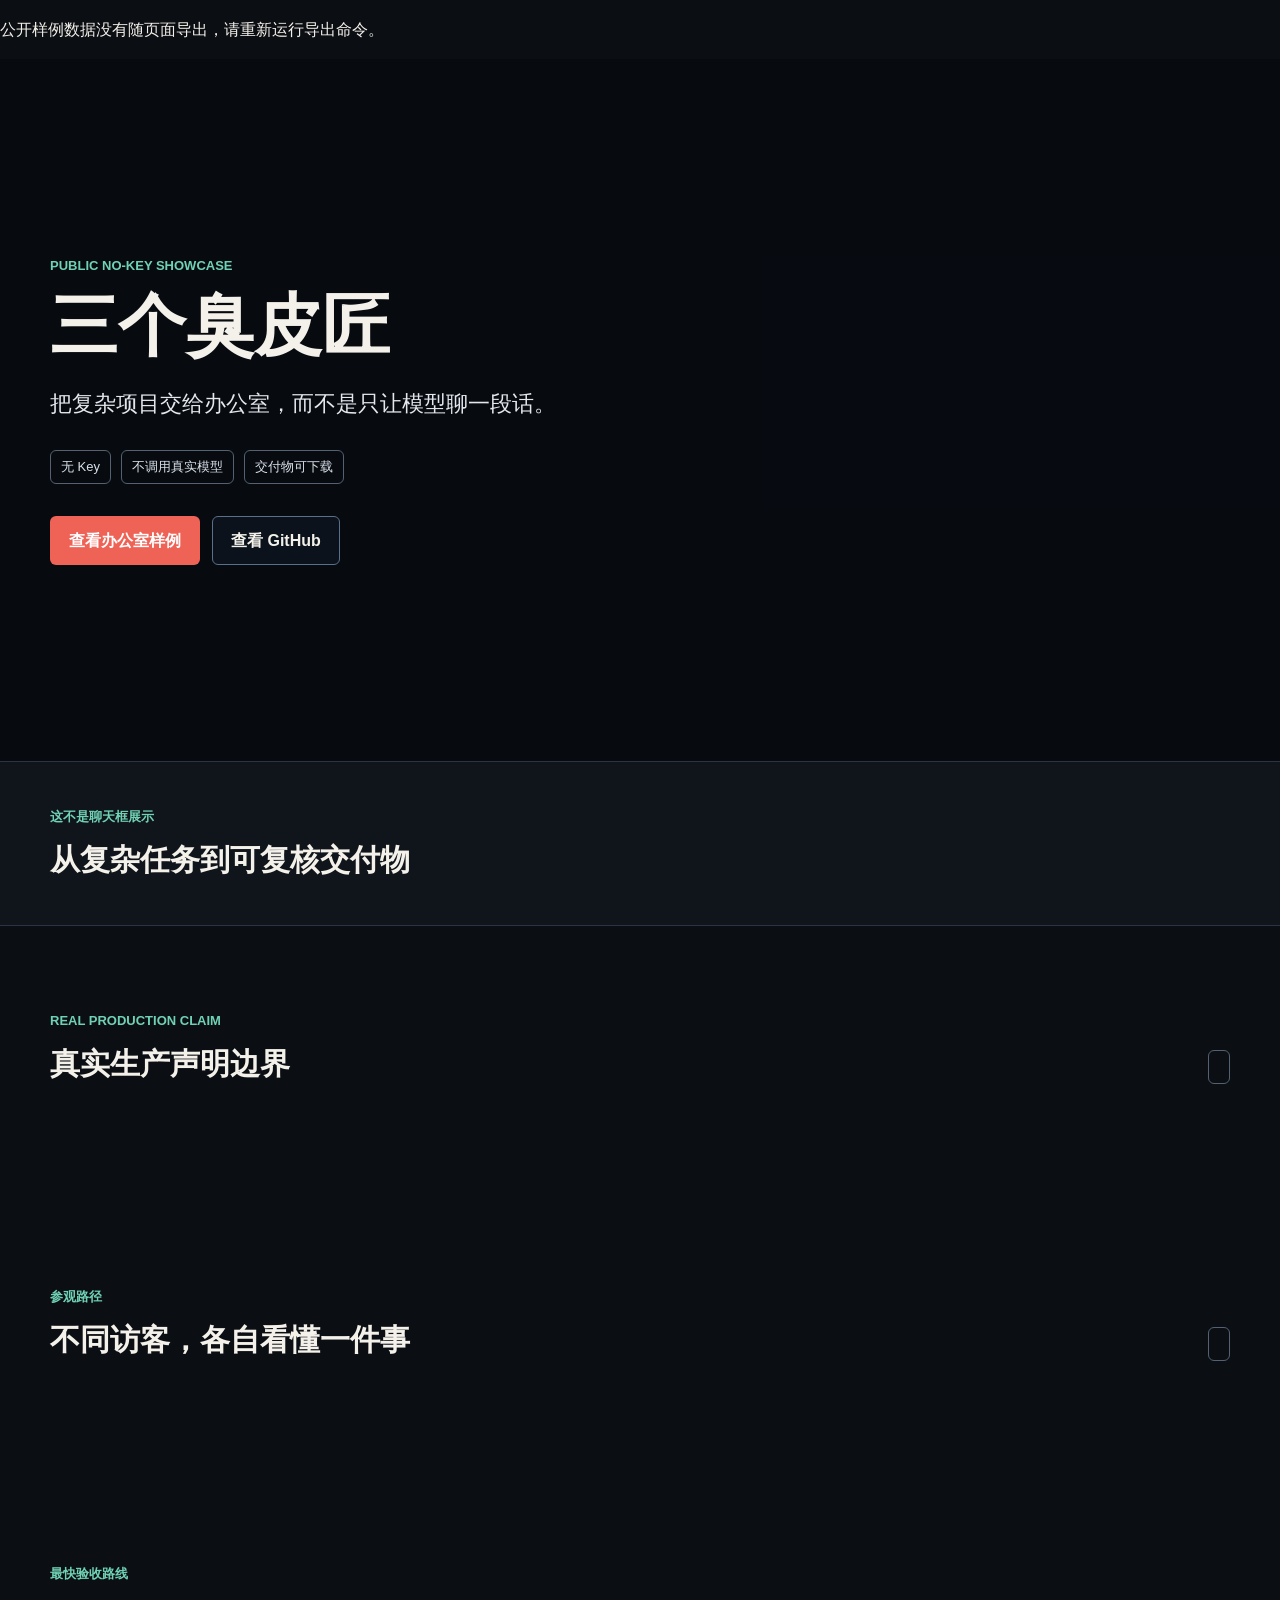
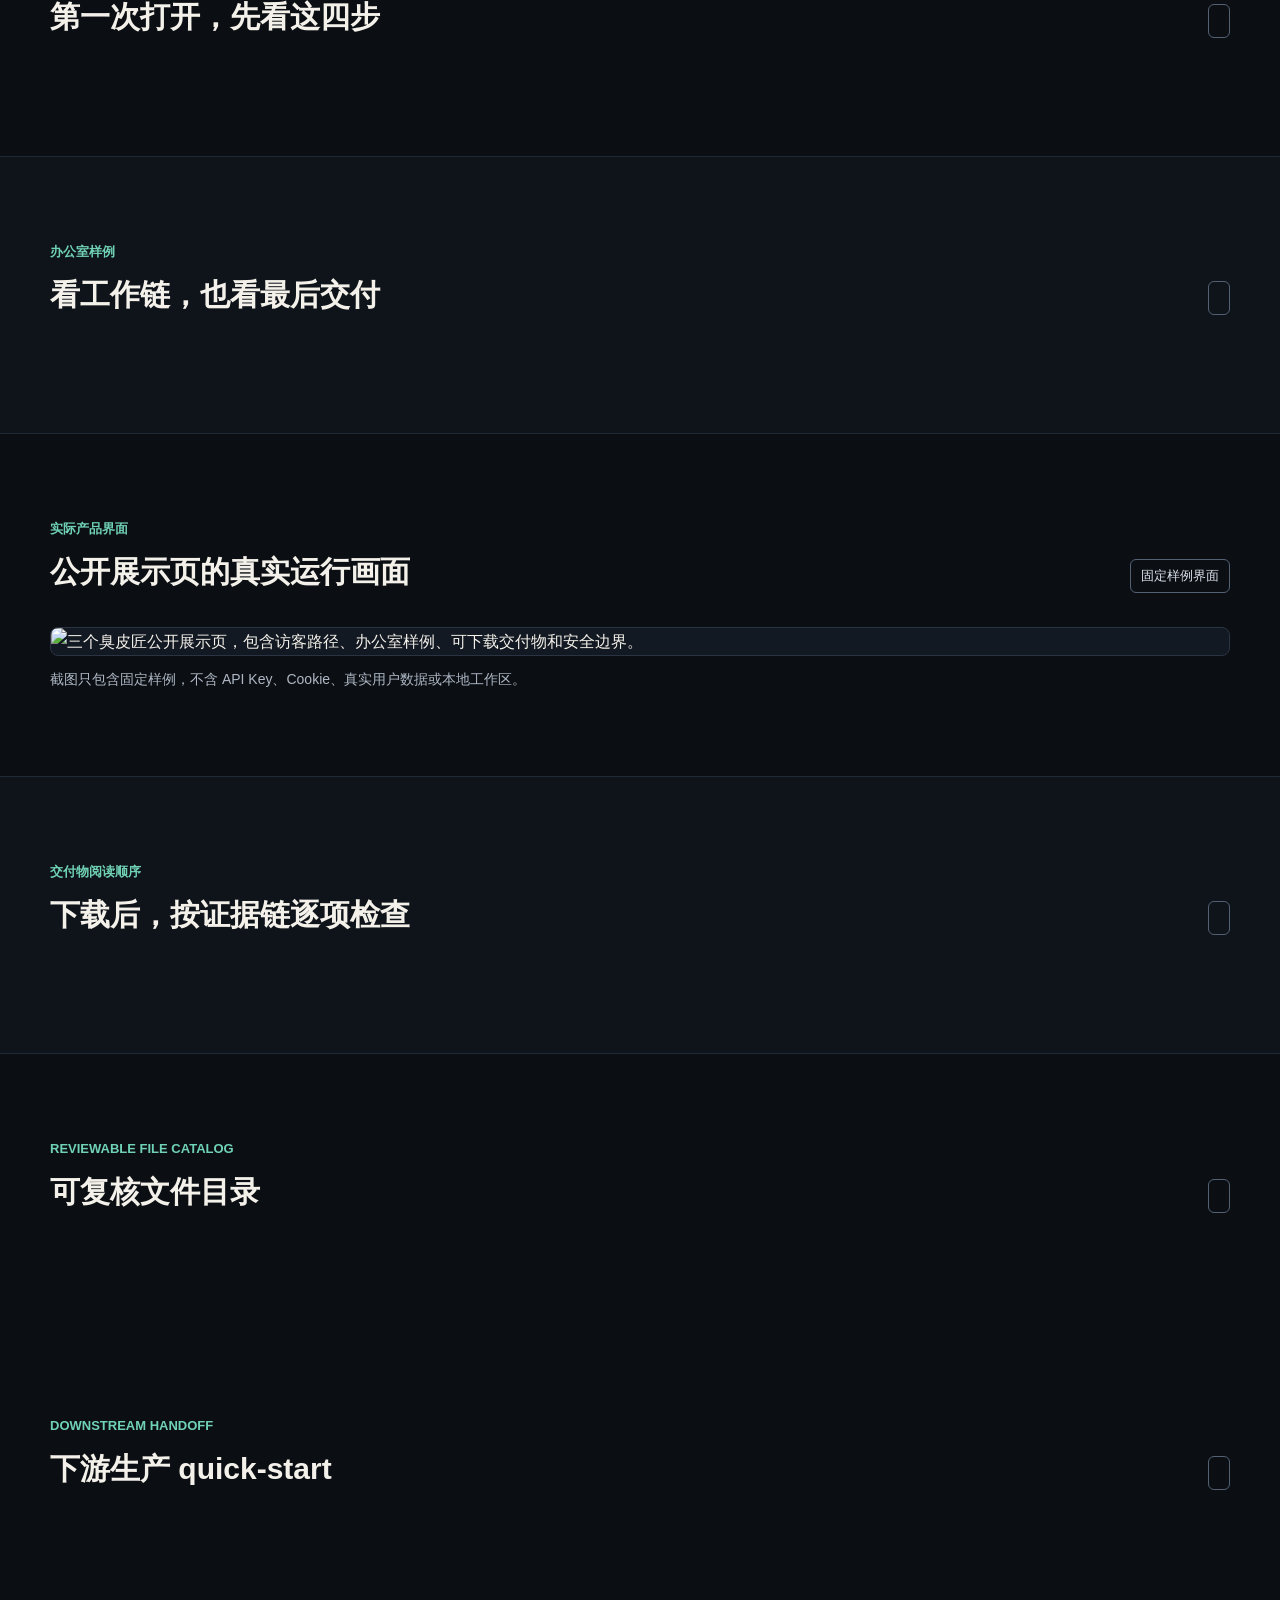
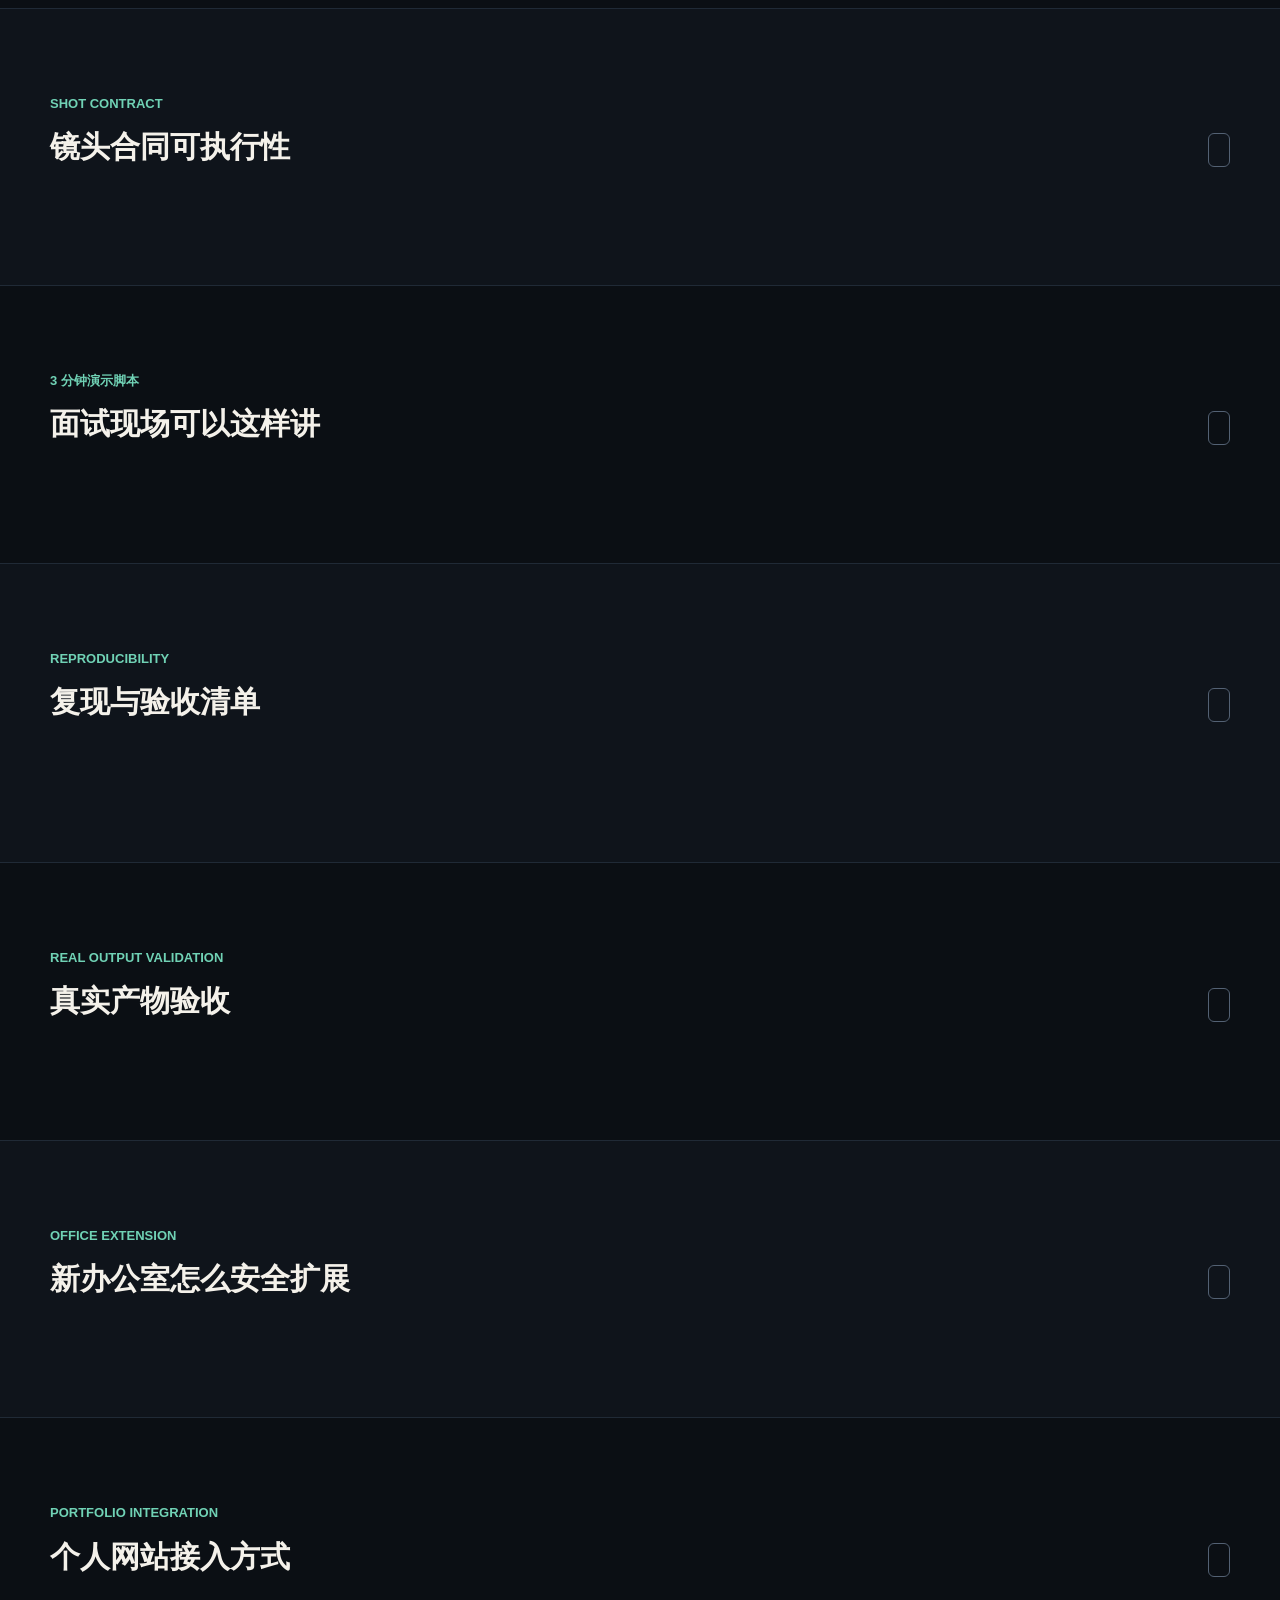
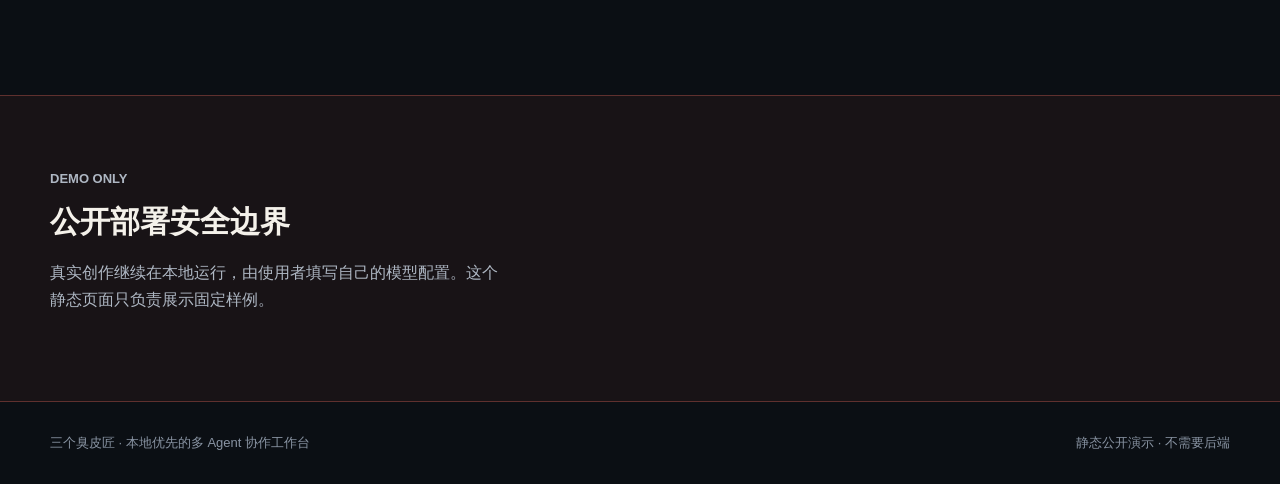
==== src/web/static_showcase/index.html @ 0b4ec94d "Add first-run paths to public showcase" ====
<!doctype html>
<html lang="zh-CN">
<head>
  <meta charset="utf-8">
  <meta name="viewport" content="width=device-width, initial-scale=1">
  <meta name="description" content="三个臭皮匠无 Key 公开展示：办公室式多 Agent 协作、可审核流程和可下载交付物。">
  <title>三个臭皮匠 | 无 Key 公开展示</title>
  <link rel="icon" href="data:,">
  <link rel="stylesheet" href="style.css">
</head>
<body>
  <a class="skip-link" href="#showcase-main">跳到主要内容</a>
  <header class="hero" aria-labelledby="showcase-title">
    <div class="hero-shade" aria-hidden="true"></div>
    <div class="hero-content">
      <p class="eyebrow">PUBLIC NO-KEY SHOWCASE</p>
      <h1 id="showcase-title">三个臭皮匠</h1>
      <p id="showcase-tagline" class="hero-tagline">把复杂项目交给办公室，而不是只让模型聊一段话。</p>
      <div class="hero-status" aria-label="公开演示状态">
        <span>无 Key</span>
        <span>不调用真实模型</span>
        <span>交付物可下载</span>
      </div>
      <div class="hero-actions">
        <a class="button primary" href="#offices">查看办公室样例</a>
        <a id="repository-link" class="button secondary" href="https://github.com/atticus-zhou/sangechoupijiang" target="_blank" rel="noreferrer">查看 GitHub</a>
      </div>
    </div>
  </header>

  <main id="showcase-main">
    <section class="status-band" aria-labelledby="positioning-title">
      <div class="section-inner status-layout">
        <div>
          <p class="section-kicker">这不是聊天框展示</p>
          <h2 id="positioning-title">从复杂任务到可复核交付物</h2>
        </div>
        <div>
          <p id="product-positioning" class="lead"></p>
          <div id="release-badge" class="release-badge" aria-label="公开发布状态"></div>
        </div>
      </div>
    </section>

    <section class="content-section claim-section" aria-labelledby="claim-title">
      <div class="section-inner">
        <div class="section-heading">
          <div>
            <p class="section-kicker">REAL PRODUCTION CLAIM</p>
            <h2 id="claim-title">真实生产声明边界</h2>
          </div>
          <span id="claim-level" class="count-label"></span>
        </div>
        <div id="claim-grid" class="claim-grid"></div>
      </div>
    </section>

    <section class="content-section" aria-labelledby="audiences-title">
      <div class="section-inner">
        <div class="section-heading">
          <div>
            <p class="section-kicker">参观路径</p>
            <h2 id="audiences-title">不同访客，各自看懂一件事</h2>
          </div>
          <span id="audience-count" class="count-label"></span>
        </div>
        <div id="audience-grid" class="card-grid three"></div>
      </div>
    </section>

    <section class="content-section compact-section" aria-labelledby="fast-review-title">
      <div class="section-inner">
        <div class="section-heading">
          <div>
            <p class="section-kicker">最快验收路线</p>
            <h2 id="fast-review-title">第一次打开，先看这四步</h2>
          </div>
          <span id="fast-review-count" class="count-label"></span>
        </div>
        <ol id="fast-review-route" class="fast-review-list"></ol>
      </div>
    </section>

    <section id="offices" class="content-section contrast" aria-labelledby="offices-title">
      <div class="section-inner">
        <div class="section-heading">
          <div>
            <p class="section-kicker">办公室样例</p>
            <h2 id="offices-title">看工作链，也看最后交付</h2>
          </div>
          <span id="office-count" class="count-label"></span>
        </div>
        <div id="office-grid" class="office-grid"></div>
      </div>
    </section>

    <section class="content-section" aria-labelledby="visual-title">
      <div class="section-inner">
        <div class="section-heading">
          <div>
            <p class="section-kicker">实际产品界面</p>
            <h2 id="visual-title">公开展示页的真实运行画面</h2>
          </div>
          <span class="count-label">固定样例界面</span>
        </div>
        <figure class="product-visual">
          <img src="assets/public-showcase-desktop.png" alt="三个臭皮匠公开展示页，包含访客路径、办公室样例、可下载交付物和安全边界。">
          <figcaption>截图只包含固定样例，不含 API Key、Cookie、真实用户数据或本地工作区。</figcaption>
        </figure>
      </div>
    </section>

    <section id="deliverables" class="content-section contrast" aria-labelledby="deliverables-title">
      <div class="section-inner">
        <div class="section-heading">
          <div>
            <p class="section-kicker">交付物阅读顺序</p>
            <h2 id="deliverables-title">下载后，按证据链逐项检查</h2>
          </div>
          <span id="deliverable-count" class="count-label"></span>
        </div>
        <ol id="reading-guide" class="reading-list"></ol>
      </div>
    </section>

    <section class="content-section" aria-labelledby="catalog-title">
      <div class="section-inner">
        <div class="section-heading">
          <div>
            <p class="section-kicker">REVIEWABLE FILE CATALOG</p>
            <h2 id="catalog-title">可复核文件目录</h2>
          </div>
          <span id="catalog-count" class="count-label"></span>
        </div>
        <div id="download-catalog" class="catalog-grid"></div>
      </div>
    </section>

    <section class="content-section" aria-labelledby="downstream-title">
      <div class="section-inner">
        <div class="section-heading">
          <div>
            <p class="section-kicker">DOWNSTREAM HANDOFF</p>
            <h2 id="downstream-title">下游生产 quick-start</h2>
          </div>
          <span id="downstream-count" class="count-label"></span>
        </div>
        <ol id="downstream-quick-start" class="script-list"></ol>
      </div>
    </section>

    <section class="content-section contrast" aria-labelledby="shot-contract-title">
      <div class="section-inner">
        <div class="section-heading">
          <div>
            <p class="section-kicker">SHOT CONTRACT</p>
            <h2 id="shot-contract-title">镜头合同可执行性</h2>
          </div>
          <span id="shot-contract-count" class="count-label"></span>
        </div>
        <div id="shot-contract" class="shot-contract-grid"></div>
      </div>
    </section>

    <section class="content-section" aria-labelledby="script-title">
      <div class="section-inner">
        <div class="section-heading">
          <div>
            <p class="section-kicker">3 分钟演示脚本</p>
            <h2 id="script-title">面试现场可以这样讲</h2>
          </div>
          <span id="script-count" class="count-label"></span>
        </div>
        <ol id="interview-script" class="script-list"></ol>
      </div>
    </section>

    <section class="content-section contrast" aria-labelledby="repro-title">
      <div class="section-inner">
        <div class="section-heading">
          <div>
            <p class="section-kicker">REPRODUCIBILITY</p>
            <h2 id="repro-title">复现与验收清单</h2>
          </div>
          <span id="repro-count" class="count-label"></span>
        </div>
        <div id="first-run-paths" class="first-run-grid"></div>
        <ol id="repro-checklist" class="repro-list"></ol>
      </div>
    </section>

    <section class="content-section" aria-labelledby="post-run-title">
      <div class="section-inner">
        <div class="section-heading">
          <div>
            <p class="section-kicker">REAL OUTPUT VALIDATION</p>
            <h2 id="post-run-title">真实产物验收</h2>
          </div>
          <span id="post-run-count" class="count-label"></span>
        </div>
        <ol id="post-run-validation" class="repro-list"></ol>
      </div>
    </section>

    <section class="content-section contrast" aria-labelledby="extension-title">
      <div class="section-inner">
        <div class="section-heading">
          <div>
            <p class="section-kicker">OFFICE EXTENSION</p>
            <h2 id="extension-title">新办公室怎么安全扩展</h2>
          </div>
          <span id="extension-count" class="count-label"></span>
        </div>
        <div id="office-extension-story" class="extension-panel"></div>
      </div>
    </section>

    <section class="content-section" aria-labelledby="integration-title">
      <div class="section-inner">
        <div class="section-heading">
          <div>
            <p class="section-kicker">PORTFOLIO INTEGRATION</p>
            <h2 id="integration-title">个人网站接入方式</h2>
          </div>
          <span id="integration-count" class="count-label"></span>
        </div>
        <div id="portfolio-integration" class="integration-panel"></div>
      </div>
    </section>

    <section class="safety-section" aria-labelledby="safety-title">
      <div class="section-inner safety-layout">
        <div>
          <p class="section-kicker">DEMO ONLY</p>
          <h2 id="safety-title">公开部署安全边界</h2>
          <p>真实创作继续在本地运行，由使用者填写自己的模型配置。这个静态页面只负责展示固定样例。</p>
        </div>
        <ul id="safety-list" class="safety-list"></ul>
      </div>
    </section>
  </main>

  <footer>
    <div class="section-inner footer-layout">
      <span>三个臭皮匠 · 本地优先的多 Agent 协作工作台</span>
      <span>静态公开演示 · 不需要后端</span>
    </div>
  </footer>

  <noscript>这个展示页需要启用 JavaScript 来读取随页面一起导出的本地样例数据。</noscript>
  <script src="data.js"></script>
  <script src="app.js"></script>
</body>
</html>
---- src/web/static_showcase/style.css ----
:root {
  color-scheme: dark;
  --bg: #0b0f14;
  --surface: #131922;
  --surface-strong: #18212d;
  --line: #2a3442;
  --text: #f4f1ea;
  --muted: #aeb7c3;
  --coral: #ef6357;
  --coral-dark: #c9473d;
  --blue: #63a7ff;
  --green: #70d2b5;
  --max: 1180px;
}

* {
  box-sizing: border-box;
}

html {
  scroll-behavior: smooth;
}

body {
  margin: 0;
  background: var(--bg);
  color: var(--text);
  font-family: "Microsoft YaHei", "PingFang SC", "Noto Sans SC", Arial, sans-serif;
  line-height: 1.7;
}

a {
  color: inherit;
}

.skip-link {
  position: fixed;
  left: 16px;
  top: -60px;
  z-index: 20;
  padding: 10px 14px;
  background: var(--text);
  color: var(--bg);
}

.skip-link:focus {
  top: 16px;
}

.hero {
  position: relative;
  min-height: 620px;
  height: 78vh;
  max-height: 760px;
  display: flex;
  align-items: center;
  overflow: hidden;
  background-color: #101722;
  background-image: url("assets/public-showcase-desktop.png");
  background-size: cover;
  background-position: center 7%;
}

.hero-shade {
  position: absolute;
  inset: 0;
  background: rgba(5, 8, 12, 0.78);
}

.hero-content {
  position: relative;
  z-index: 1;
  width: min(var(--max), calc(100% - 48px));
  margin: 0 auto;
  padding: 72px 0;
}

.eyebrow,
.section-kicker {
  margin: 0 0 12px;
  color: var(--green);
  font-size: 13px;
  font-weight: 700;
  letter-spacing: 0;
}

.hero h1 {
  max-width: 780px;
  margin: 0;
  font-size: 68px;
  line-height: 1.08;
  letter-spacing: 0;
}

.hero-tagline {
  max-width: 720px;
  margin: 22px 0 0;
  color: #e4e8ee;
  font-size: 22px;
}

.hero-status {
  display: flex;
  flex-wrap: wrap;
  gap: 10px;
  margin-top: 28px;
}

.hero-status span,
.count-label,
.status-pill {
  display: inline-flex;
  align-items: center;
  min-height: 34px;
  padding: 5px 10px;
  border: 1px solid #536173;
  border-radius: 6px;
  color: #d9e0e9;
  font-size: 13px;
}

.release-badge {
  margin-top: 18px;
  padding: 16px;
  border: 1px solid rgba(99, 167, 255, 0.28);
  border-radius: 12px;
  background: rgba(19, 25, 34, 0.72);
}

.release-badge:empty {
  display: none;
}

.release-badge-head {
  display: flex;
  flex-wrap: wrap;
  align-items: baseline;
  gap: 10px;
}

.release-badge-head strong {
  font-size: 18px;
}

.release-badge-head span,
.release-badge p {
  color: var(--muted);
}

.release-badge-signals {
  display: flex;
  flex-wrap: wrap;
  gap: 8px;
  margin: 12px 0 4px;
}

.release-badge-signals .status-pill.bounded {
  border-color: rgba(239, 184, 78, 0.35);
  color: #f3d38a;
}

.quality-upgrade-path-card {
  grid-column: 1 / -1;
}

.quality-upgrade-steps {
  display: grid;
  gap: 10px;
  margin: 14px 0 0;
  padding-left: 20px;
}

.quality-upgrade-steps li {
  color: var(--muted);
}

.quality-upgrade-steps strong {
  color: var(--text);
}

.quality-upgrade-steps p,
.quality-upgrade-steps small {
  display: block;
  margin: 4px 0 0;
  line-height: 1.55;
}

.integration-panel {
  display: grid;
  gap: 16px;
}

.extension-panel {
  display: grid;
  gap: 16px;
}

.extension-check-grid {
  display: grid;
  grid-template-columns: repeat(4, minmax(0, 1fr));
  gap: 14px;
}

.extension-summary-card,
.extension-verifier-card {
  min-height: 0;
  border-color: rgba(112, 210, 181, 0.24);
}

.extension-check-card {
  min-height: 250px;
}

.extension-check-card .status-pill {
  width: fit-content;
  border-color: rgba(112, 210, 181, 0.34);
  color: var(--green);
}

.extension-verifier-card code {
  display: block;
  margin-top: 6px;
  padding: 8px 10px;
  border: 1px solid #2f3d4c;
  border-radius: 6px;
  background: #0b1119;
  color: #d7e7ff;
  font-size: 13px;
  overflow-wrap: anywhere;
}

.shot-contract-grid {
  display: grid;
  grid-template-columns: 1.2fr repeat(3, minmax(0, 1fr));
  gap: 14px;
}

.shot-contract-summary {
  border-color: rgba(112, 210, 181, 0.26);
}

.shot-contract-card {
  border-color: rgba(99, 167, 255, 0.24);
}

.shot-contract-card .status-pill {
  width: fit-content;
  margin-bottom: 14px;
}

.integration-panel .lead.compact {
  margin: 0;
  max-width: 860px;
}

.integration-export-card,
.integration-forbidden {
  border-color: rgba(99, 167, 255, 0.22);
}

.integration-options {
  margin-top: 0;
}

.hero-actions,
.download-row {
  display: flex;
  flex-wrap: wrap;
  gap: 12px;
  margin-top: 32px;
}

.button {
  display: inline-flex;
  align-items: center;
  justify-content: center;
  min-height: 46px;
  padding: 10px 18px;
  border: 1px solid transparent;
  border-radius: 6px;
  font-weight: 700;
  text-decoration: none;
  transition: background-color 160ms ease, border-color 160ms ease, transform 160ms ease;
}

.button:hover {
  transform: translateY(-1px);
}

.button.primary {
  background: var(--coral);
  color: #fff;
}

.button.primary:hover {
  background: var(--coral-dark);
}

.button.secondary {
  border-color: #59708c;
  background: rgba(14, 21, 31, 0.74);
}

.button.secondary:hover {
  border-color: var(--blue);
}

.section-inner {
  width: min(var(--max), calc(100% - 48px));
  margin: 0 auto;
}

.status-band {
  border-top: 1px solid var(--line);
  border-bottom: 1px solid var(--line);
  background: #10151c;
  padding: 44px 0;
}

.compact-section {
  padding-top: 52px;
  padding-bottom: 52px;
}

.fast-review-list {
  display: grid;
  grid-template-columns: repeat(4, minmax(0, 1fr));
  gap: 14px;
  margin: 0;
  padding: 0;
  list-style: none;
}

.fast-review-item {
  display: grid;
  grid-template-rows: auto 1fr auto;
  gap: 14px;
  min-height: 100%;
  padding: 18px;
  border: 1px solid rgba(112, 210, 181, 0.24);
  border-radius: 12px;
  background: rgba(19, 25, 34, 0.76);
}

.fast-review-order {
  display: inline-flex;
  align-items: center;
  justify-content: center;
  width: 34px;
  height: 34px;
  border-radius: 50%;
  background: rgba(112, 210, 181, 0.16);
  color: var(--green);
  font-weight: 800;
}

.fast-review-copy h3 {
  margin: 0 0 10px;
}

.fast-review-copy p {
  margin: 8px 0;
  color: var(--muted);
}

.status-layout,
.safety-layout {
  display: grid;
  grid-template-columns: minmax(260px, 0.8fr) minmax(320px, 1.2fr);
  gap: 56px;
  align-items: start;
}

h2,
h3,
p {
  overflow-wrap: anywhere;
}

h2 {
  margin: 0;
  font-size: 30px;
  line-height: 1.35;
  letter-spacing: 0;
}

h3 {
  margin: 0;
  font-size: 20px;
  line-height: 1.4;
  letter-spacing: 0;
}

.lead {
  margin: 0;
  color: var(--muted);
  font-size: 18px;
}

.content-section {
  padding: 84px 0;
}

.content-section.contrast {
  border-top: 1px solid #202a36;
  border-bottom: 1px solid #202a36;
  background: #0f141b;
}

.section-heading {
  display: flex;
  align-items: flex-end;
  justify-content: space-between;
  gap: 24px;
  margin-bottom: 34px;
}

.card-grid {
  display: grid;
  gap: 18px;
}

.card-grid.three {
  grid-template-columns: repeat(3, minmax(0, 1fr));
}

.claim-grid {
  display: grid;
  grid-template-columns: repeat(3, minmax(0, 1fr));
  gap: 18px;
}

.first-run-grid {
  display: grid;
  grid-template-columns: repeat(3, minmax(0, 1fr));
  gap: 18px;
  margin-bottom: 22px;
}

.card,
.office-card,
.reading-item,
.script-item {
  border: 1px solid var(--line);
  border-radius: 8px;
  background: var(--surface);
}

.card {
  min-height: 260px;
  padding: 24px;
}

.claim-card {
  min-height: 240px;
}

.claim-card .button {
  margin-top: 18px;
}

.first-run-card {
  min-height: 0;
  border-color: rgba(99, 167, 255, 0.24);
}

.first-run-card-head {
  display: flex;
  justify-content: space-between;
  gap: 12px;
  align-items: flex-start;
}

.first-run-card-head h3 {
  margin: 0;
}

.first-run-card code {
  display: block;
  padding: 9px 11px;
  border: 1px solid #2f3d4c;
  border-radius: 6px;
  background: #0b1119;
  color: #d7e7ff;
  font-size: 13px;
  overflow-wrap: anywhere;
}

.compact-steps {
  margin: 0;
  padding-left: 20px;
  color: var(--muted);
}

.claim-upgrade-card {
  grid-column: 1 / -1;
  min-height: auto;
}

.claim-upgrade-item {
  display: grid;
  gap: 6px;
  padding: 14px 0;
  border-top: 1px solid var(--line);
}

.claim-upgrade-item:first-of-type {
  margin-top: 14px;
}

.claim-upgrade-item strong {
  color: #e8eef7;
}

.claim-upgrade-item span {
  width: fit-content;
  padding: 3px 8px;
  border: 1px solid rgba(239, 184, 78, 0.32);
  border-radius: 999px;
  color: #f3d38a;
  font-size: 12px;
}

.claim-upgrade-item p,
.claim-upgrade-item small {
  margin: 0;
  color: var(--muted);
  line-height: 1.55;
}

.card p,
.office-card p,
.reading-item p,
.script-item p,
.safety-section p {
  color: var(--muted);
}

.number-label {
  display: block;
  margin-bottom: 14px;
  color: var(--blue);
  font-size: 13px;
  font-weight: 700;
}

.steps,
.proof-list,
.safety-list {
  margin: 18px 0 0;
  padding-left: 20px;
  color: #d3dae3;
}

.office-grid {
  display: grid;
  grid-template-columns: repeat(2, minmax(0, 1fr));
  gap: 20px;
}

.office-card {
  padding: 28px;
}

.office-meta {
  display: flex;
  flex-wrap: wrap;
  gap: 8px;
  margin: 18px 0 22px;
}

.office-card .status-pill {
  border-color: #315b58;
  color: var(--green);
}

.download-row .button {
  min-height: 40px;
  padding: 8px 13px;
  font-size: 14px;
}

.product-visual {
  margin: 0;
}

.product-visual img {
  display: block;
  width: 100%;
  max-height: 760px;
  object-fit: cover;
  object-position: top;
  border: 1px solid var(--line);
  border-radius: 8px;
  background: var(--surface);
}

.product-visual figcaption {
  margin-top: 12px;
  color: var(--muted);
  font-size: 14px;
}

.reading-list,
.script-list {
  list-style: none;
  display: grid;
  gap: 14px;
  margin: 0;
  padding: 0;
}

.catalog-grid {
  display: grid;
  grid-template-columns: repeat(2, minmax(0, 1fr));
  gap: 16px;
}

.catalog-card {
  display: grid;
  gap: 10px;
  min-height: 0;
  padding: 22px;
  border: 1px solid var(--line);
  border-radius: 8px;
  background: var(--surface);
}

.catalog-head {
  display: flex;
  align-items: flex-start;
  justify-content: space-between;
  gap: 12px;
}

.catalog-card p {
  margin: 0;
  color: var(--muted);
}

.catalog-card strong {
  color: #dce4ee;
}

.catalog-card .button {
  justify-self: start;
  margin-top: 4px;
}

.hash-code {
  display: block;
  padding: 9px 10px;
  border: 1px solid #2f3d4c;
  border-radius: 6px;
  background: #0b1119;
  color: #d7e7ff;
  font-size: 12px;
  line-height: 1.5;
  overflow-wrap: anywhere;
}

.reading-item {
  display: grid;
  grid-template-columns: 58px minmax(0, 1fr) auto;
  gap: 20px;
  align-items: start;
  padding: 22px;
}

.reading-order,
.script-order {
  display: flex;
  align-items: center;
  justify-content: center;
  width: 42px;
  height: 42px;
  border: 1px solid #45698e;
  border-radius: 50%;
  color: var(--blue);
  font-weight: 700;
}

.reading-copy p,
.script-copy p {
  margin: 8px 0 0;
}

.reading-copy strong,
.script-copy strong {
  color: #dce4ee;
}

.script-list {
  grid-template-columns: repeat(2, minmax(0, 1fr));
}

.repro-list {
  list-style: none;
  display: grid;
  gap: 14px;
  margin: 0;
  padding: 0;
}

.repro-item {
  display: grid;
  grid-template-columns: 58px minmax(0, 1fr);
  gap: 20px;
  align-items: start;
  padding: 22px;
  border: 1px solid var(--line);
  border-radius: 8px;
  background: var(--surface);
}

.repro-order {
  display: flex;
  align-items: center;
  justify-content: center;
  width: 42px;
  height: 42px;
  border: 1px solid #3c745f;
  border-radius: 50%;
  color: var(--green);
  font-weight: 700;
}

.repro-copy code {
  display: block;
  margin: 10px 0;
  padding: 10px 12px;
  border: 1px solid #2f3d4c;
  border-radius: 6px;
  background: #0b1119;
  color: #d7e7ff;
  font-size: 13px;
  line-height: 1.55;
  white-space: normal;
  overflow-wrap: anywhere;
}

.repro-copy p {
  margin: 8px 0 0;
  color: var(--muted);
}

.repro-copy strong {
  color: #dce4ee;
}

.script-item {
  display: grid;
  grid-template-columns: 48px minmax(0, 1fr);
  gap: 14px;
  padding: 22px;
}

.script-order {
  width: 36px;
  height: 36px;
}

.safety-section {
  padding: 72px 0;
  border-top: 1px solid #5f302e;
  border-bottom: 1px solid #5f302e;
  background: #181316;
}

.safety-list {
  margin-top: 0;
}

footer {
  padding: 30px 0;
  color: #8994a3;
  font-size: 13px;
}

.footer-layout {
  display: flex;
  justify-content: space-between;
  gap: 20px;
}

noscript {
  display: block;
  padding: 16px;
  background: #611f1f;
  color: #fff;
  text-align: center;
}

@media (max-width: 880px) {
  .hero {
    min-height: 580px;
    height: 82vh;
  }

  .hero h1 {
    font-size: 52px;
  }

  .status-layout,
    .safety-layout,
    .card-grid.three,
    .claim-grid,
    .fast-review-list,
    .catalog-grid,
    .extension-check-grid,
    .shot-contract-grid,
    .first-run-grid,
    .office-grid,
    .script-list {
    grid-template-columns: 1fr;
  }

  .reading-item {
    grid-template-columns: 48px minmax(0, 1fr);
  }

  .reading-item .button {
    grid-column: 2;
    justify-self: start;
  }
}

@media (max-width: 560px) {
  .hero-content,
  .section-inner {
    width: min(100% - 30px, var(--max));
  }

  .hero {
    min-height: 600px;
    max-height: 720px;
  }

  .hero h1 {
    font-size: 43px;
  }

  .hero-tagline {
    font-size: 19px;
  }

  .content-section {
    padding: 62px 0;
  }

  .section-heading,
  .footer-layout {
    align-items: flex-start;
    flex-direction: column;
  }

  h2 {
    font-size: 26px;
  }

  .card,
  .office-card {
    min-height: 0;
    padding: 20px;
  }

  .reading-item,
  .script-item,
  .repro-item {
    padding: 18px;
  }
}
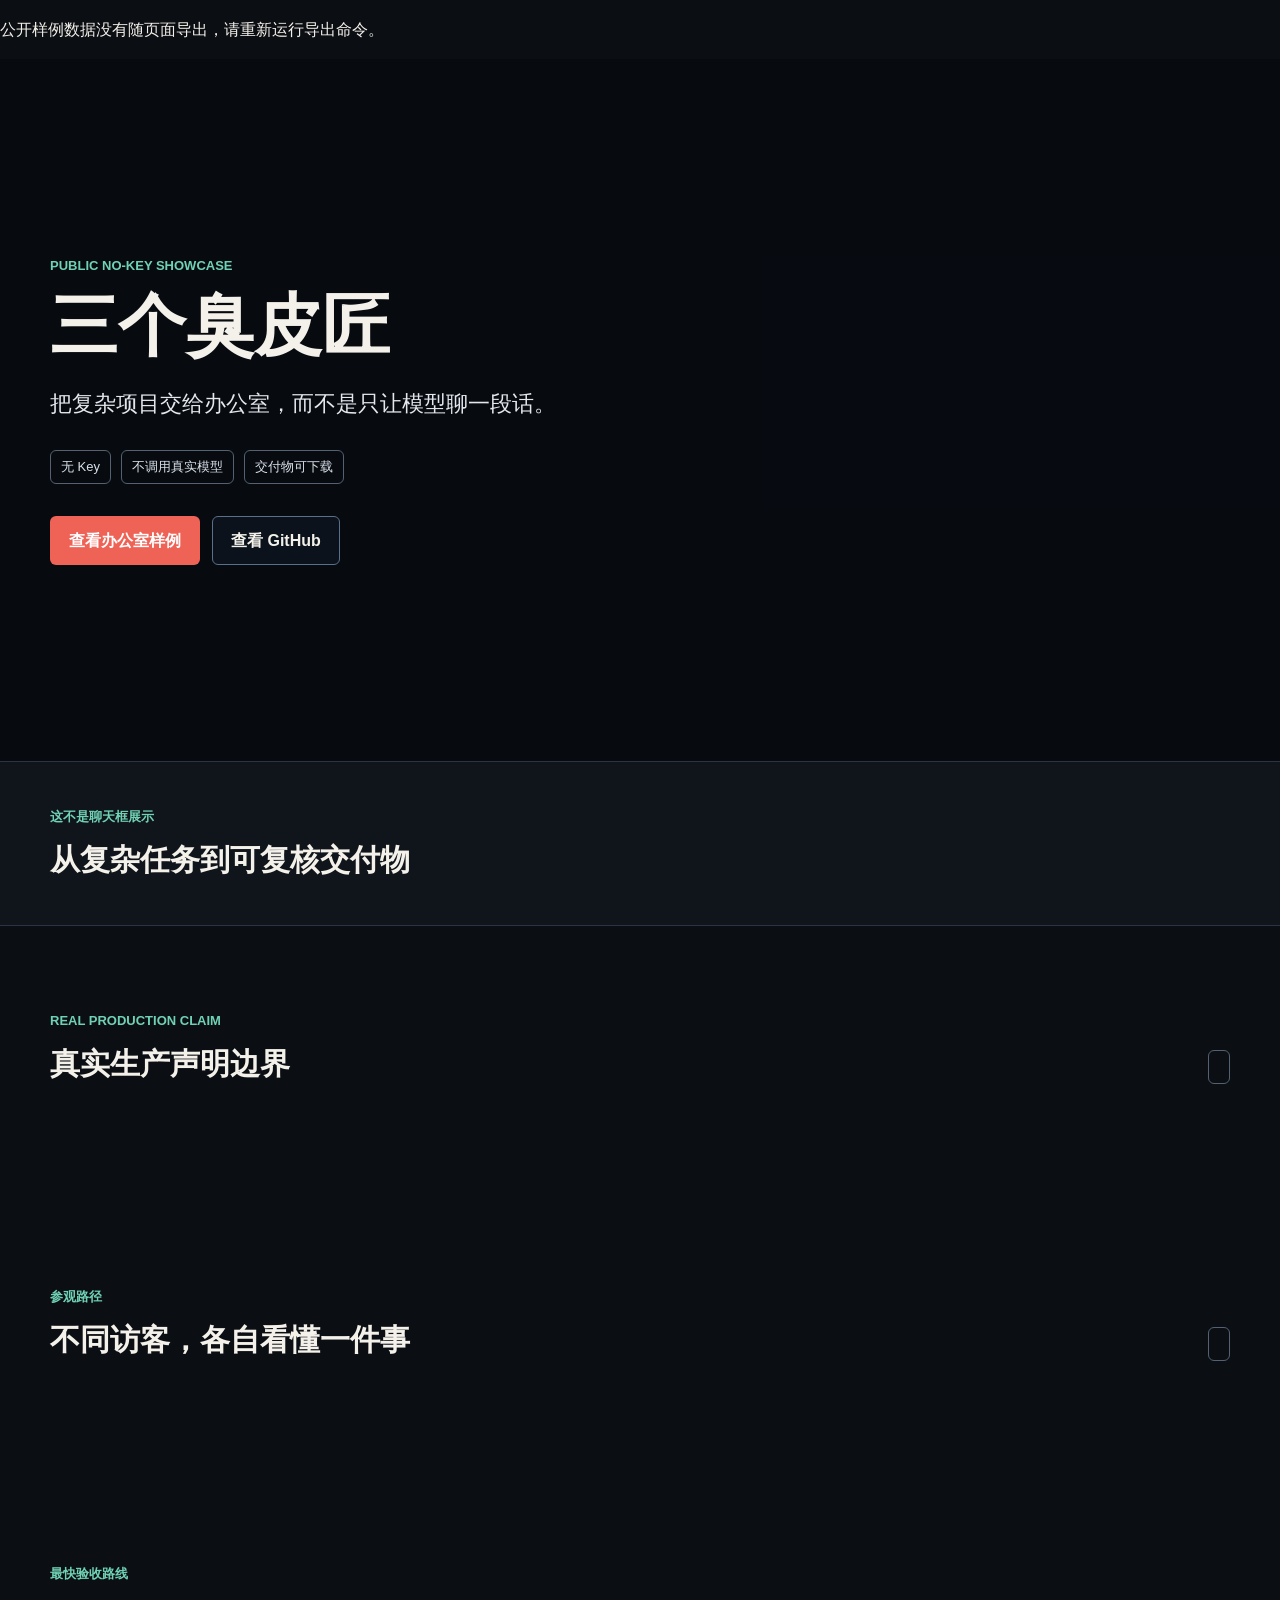
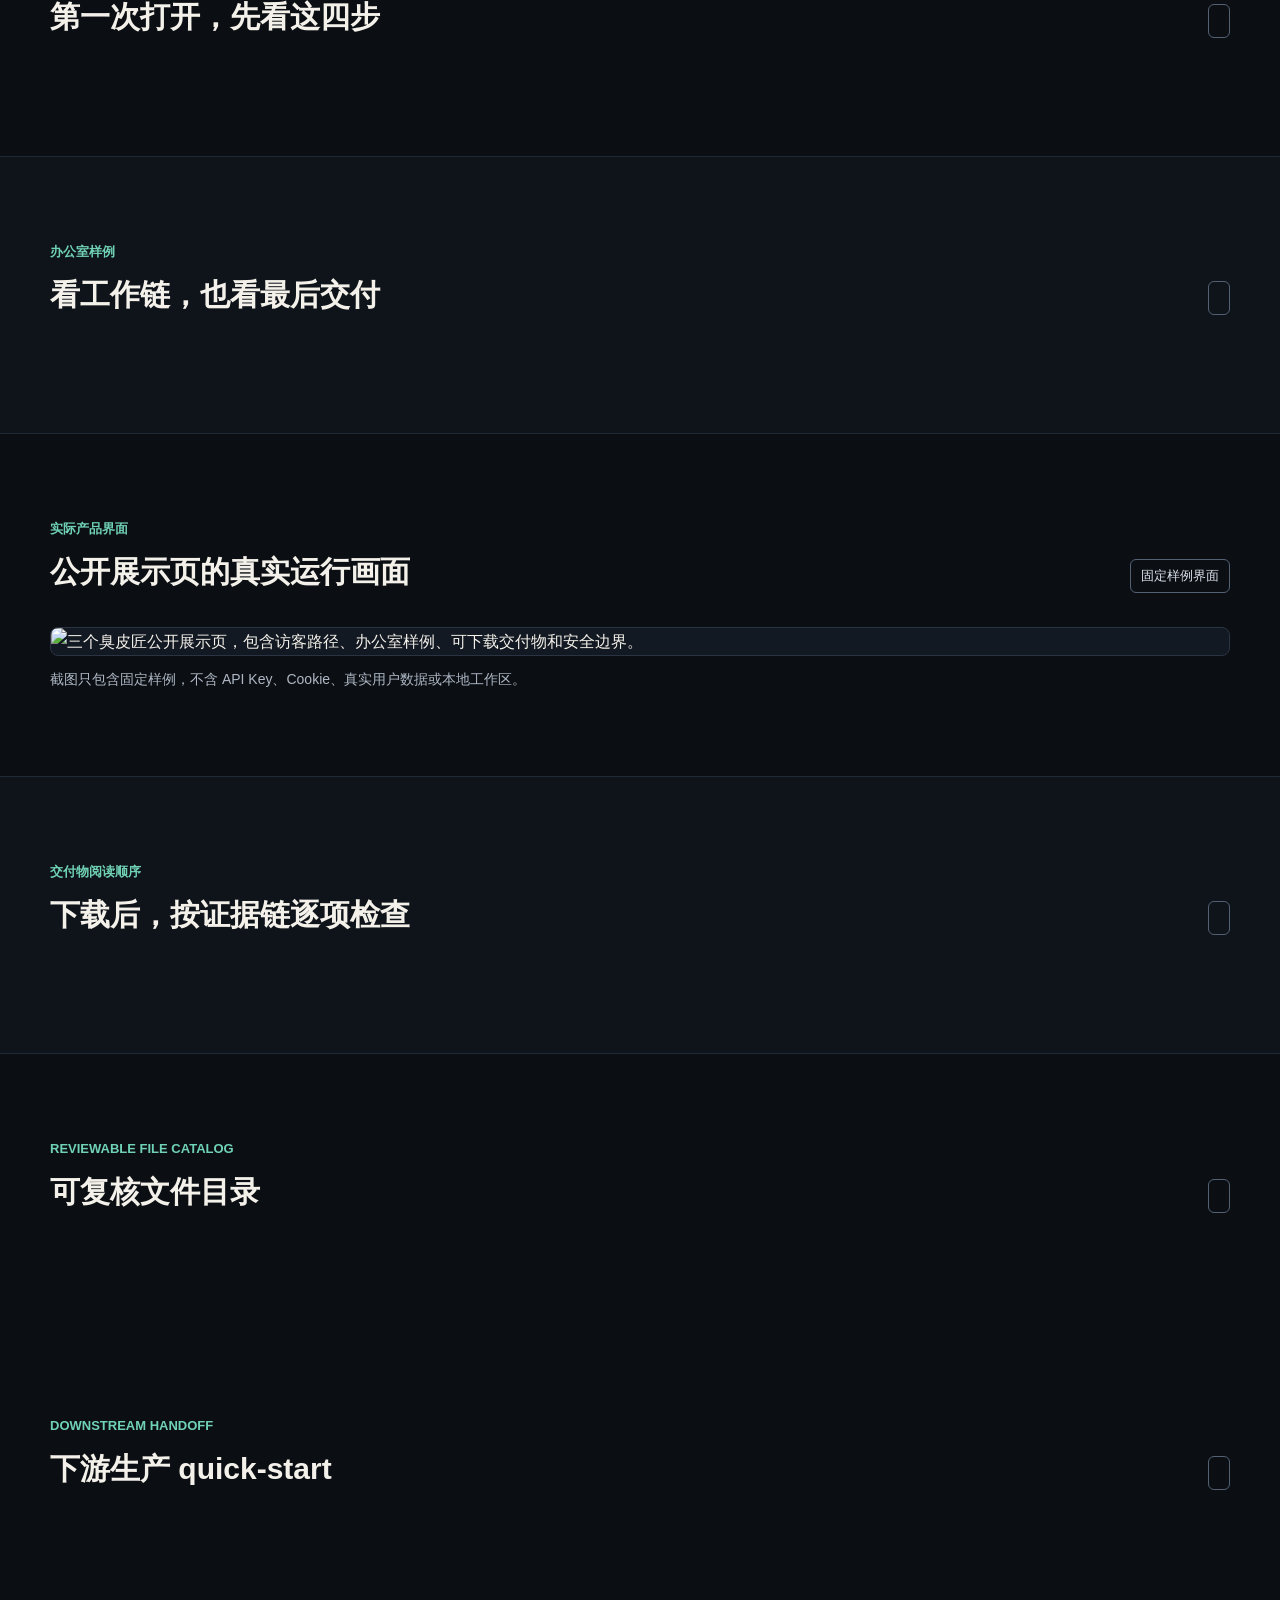
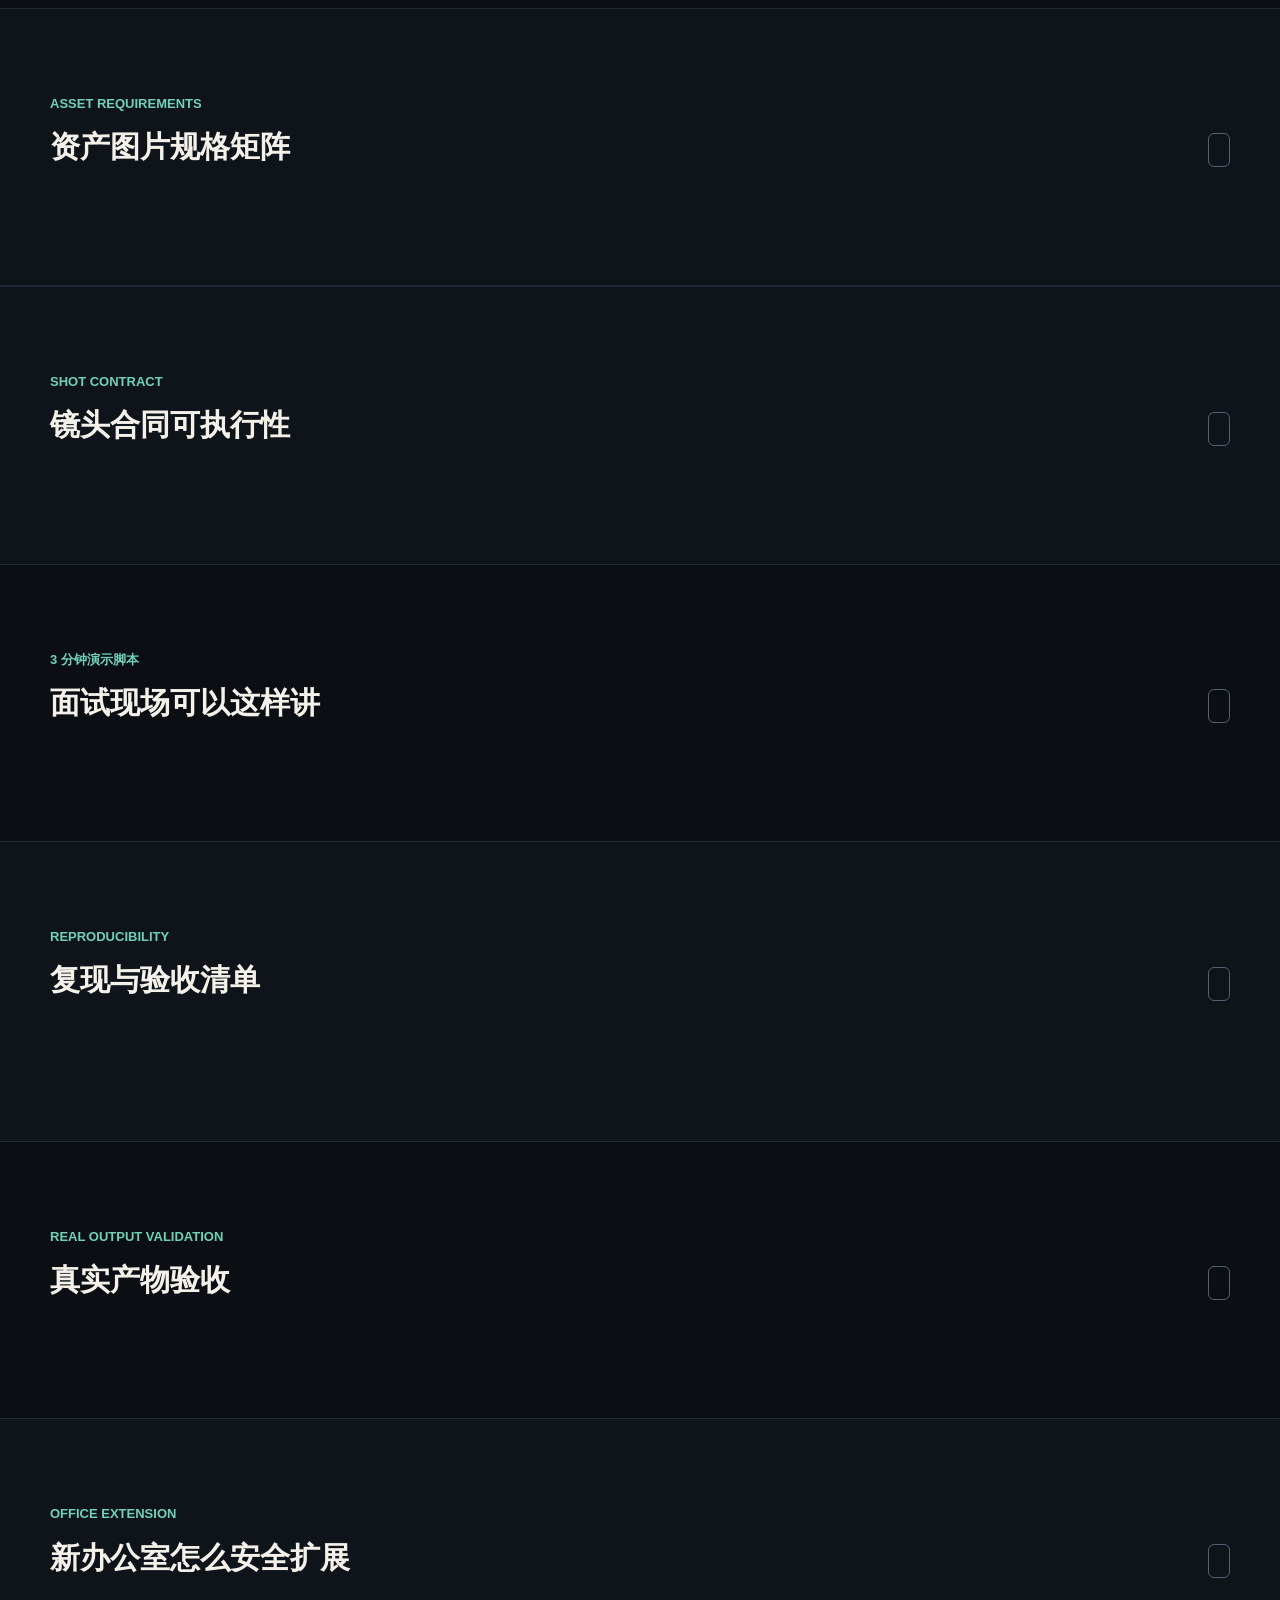
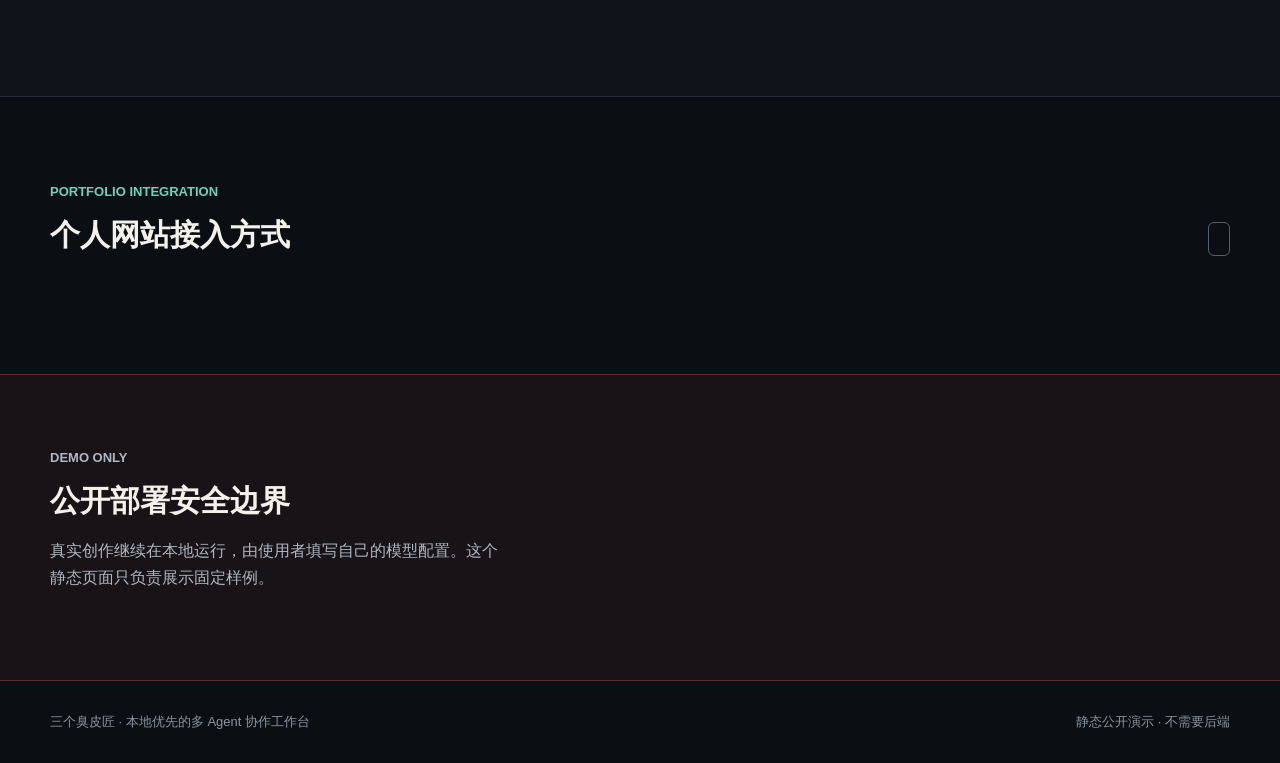
==== commit b906c0c1: "Show comic asset requirements in public demo" ====
--- a/src/web/static_showcase/index.html
+++ b/src/web/static_showcase/index.html
@@ -149,6 +149,19 @@
       </div>
     </section>
 
+    <section class="content-section contrast" aria-labelledby="asset-matrix-title">
+      <div class="section-inner">
+        <div class="section-heading">
+          <div>
+            <p class="section-kicker">ASSET REQUIREMENTS</p>
+            <h2 id="asset-matrix-title">资产图片规格矩阵</h2>
+          </div>
+          <span id="asset-matrix-count" class="count-label"></span>
+        </div>
+        <div id="asset-requirement-matrix" class="asset-matrix-grid"></div>
+      </div>
+    </section>
+
     <section class="content-section contrast" aria-labelledby="shot-contract-title">
       <div class="section-inner">
         <div class="section-heading">
--- a/src/web/static_showcase/style.css
+++ b/src/web/static_showcase/style.css
@@ -178,6 +178,68 @@
   color: var(--text);
 }
 
+.asset-matrix-grid {
+  display: grid;
+  grid-template-columns: repeat(3, minmax(0, 1fr));
+  gap: 16px;
+}
+
+.asset-matrix-summary {
+  grid-column: 1 / -1;
+  border-color: rgba(112, 210, 181, 0.28);
+}
+
+.asset-matrix-card {
+  min-height: 0;
+}
+
+.asset-matrix-head {
+  display: flex;
+  flex-wrap: wrap;
+  align-items: center;
+  gap: 8px;
+  margin-bottom: 10px;
+}
+
+.asset-matrix-head h3 {
+  flex-basis: 100%;
+  margin-bottom: 2px;
+}
+
+.asset-background-rule {
+  margin: 12px 0;
+  color: var(--green);
+  font-weight: 700;
+}
+
+.asset-ref-list {
+  display: grid;
+  gap: 10px;
+  margin: 14px 0 0;
+  padding: 0;
+  list-style: none;
+}
+
+.asset-ref-list li {
+  padding-top: 10px;
+  border-top: 1px solid rgba(83, 97, 115, 0.35);
+  color: var(--muted);
+}
+
+.asset-ref-list strong,
+.asset-ref-list small {
+  display: block;
+}
+
+.asset-ref-list strong {
+  color: var(--text);
+}
+
+.asset-ref-list small {
+  margin-top: 3px;
+  line-height: 1.5;
+}
+
 .quality-upgrade-steps p,
 .quality-upgrade-steps small {
   display: block;
@@ -227,6 +289,37 @@
   color: #d7e7ff;
   font-size: 13px;
   overflow-wrap: anywhere;
+}
+
+.launch-matrix-card {
+  background: linear-gradient(180deg, rgba(112, 210, 181, 0.08), rgba(17, 24, 35, 0.92));
+}
+
+.launch-matrix-grid {
+  display: grid;
+  grid-template-columns: repeat(3, minmax(0, 1fr));
+  gap: 12px;
+  margin-top: 12px;
+}
+
+.launch-matrix-item {
+  min-height: 180px;
+  padding: 16px;
+  border: 1px solid rgba(148, 163, 184, 0.2);
+  border-radius: 8px;
+  background: rgba(15, 23, 42, 0.54);
+}
+
+.launch-matrix-item strong {
+  display: block;
+  margin: 12px 0 8px;
+  color: #eef6ff;
+  font-size: 18px;
+}
+
+.launch-matrix-item p {
+  margin: 0 0 8px;
+  color: var(--muted);
 }
 
 .shot-contract-grid {
@@ -459,6 +552,40 @@
   margin-top: 18px;
 }
 
+.research-capture-playbook-card {
+  border-color: rgba(112, 210, 181, 0.26);
+  background: linear-gradient(180deg, rgba(112, 210, 181, 0.08), rgba(19, 25, 34, 0.84));
+}
+
+.mini-label {
+  margin: 12px 0 0;
+  color: var(--muted);
+  font-size: 13px;
+  font-weight: 700;
+}
+
+.research-capture-commands {
+  margin-top: 8px;
+}
+
+.research-capture-commands li {
+  font-family: var(--mono);
+  font-size: 12px;
+}
+
+.research-capture-steps {
+  display: grid;
+  gap: 10px;
+  margin: 14px 0 0;
+  padding-left: 20px;
+  color: var(--muted);
+}
+
+.research-capture-steps li::marker {
+  color: var(--green);
+  font-weight: 800;
+}
+
 .first-run-card {
   min-height: 0;
   border-color: rgba(99, 167, 255, 0.24);
@@ -497,6 +624,28 @@
   min-height: auto;
 }
 
+.claim-recovery-card {
+  border-color: rgba(88, 166, 255, 0.35);
+  background: linear-gradient(180deg, rgba(24, 36, 56, 0.92), rgba(16, 23, 34, 0.96));
+}
+
+.claim-recovery-card .text-row {
+  background: rgba(8, 14, 22, 0.42);
+}
+
+.claim-recovery-next {
+  margin-top: 16px;
+  padding: 12px 14px;
+  border: 1px solid rgba(88, 166, 255, 0.28);
+  border-radius: 6px;
+  background: rgba(88, 166, 255, 0.08);
+  color: #cfe2ff;
+}
+
+.claim-recovery-steps {
+  margin-top: 16px;
+}
+
 .claim-upgrade-item {
   display: grid;
   gap: 6px;
@@ -572,6 +721,27 @@
 .office-card .status-pill {
   border-color: #315b58;
   color: var(--green);
+}
+
+.prompt-gate-checks {
+  display: grid;
+  gap: 8px;
+  margin: -4px 0 18px;
+  padding: 12px;
+  border: 1px solid rgba(96, 165, 250, 0.18);
+  border-radius: 12px;
+  background: rgba(11, 18, 32, 0.72);
+}
+
+.prompt-gate-checks strong {
+  color: var(--text);
+  font-size: 13px;
+}
+
+.prompt-gate-checks span {
+  color: var(--muted);
+  font-size: 12px;
+  line-height: 1.55;
 }
 
 .download-row .button {
@@ -808,6 +978,7 @@
     .fast-review-list,
     .catalog-grid,
     .extension-check-grid,
+    .asset-matrix-grid,
     .shot-contract-grid,
     .first-run-grid,
     .office-grid,
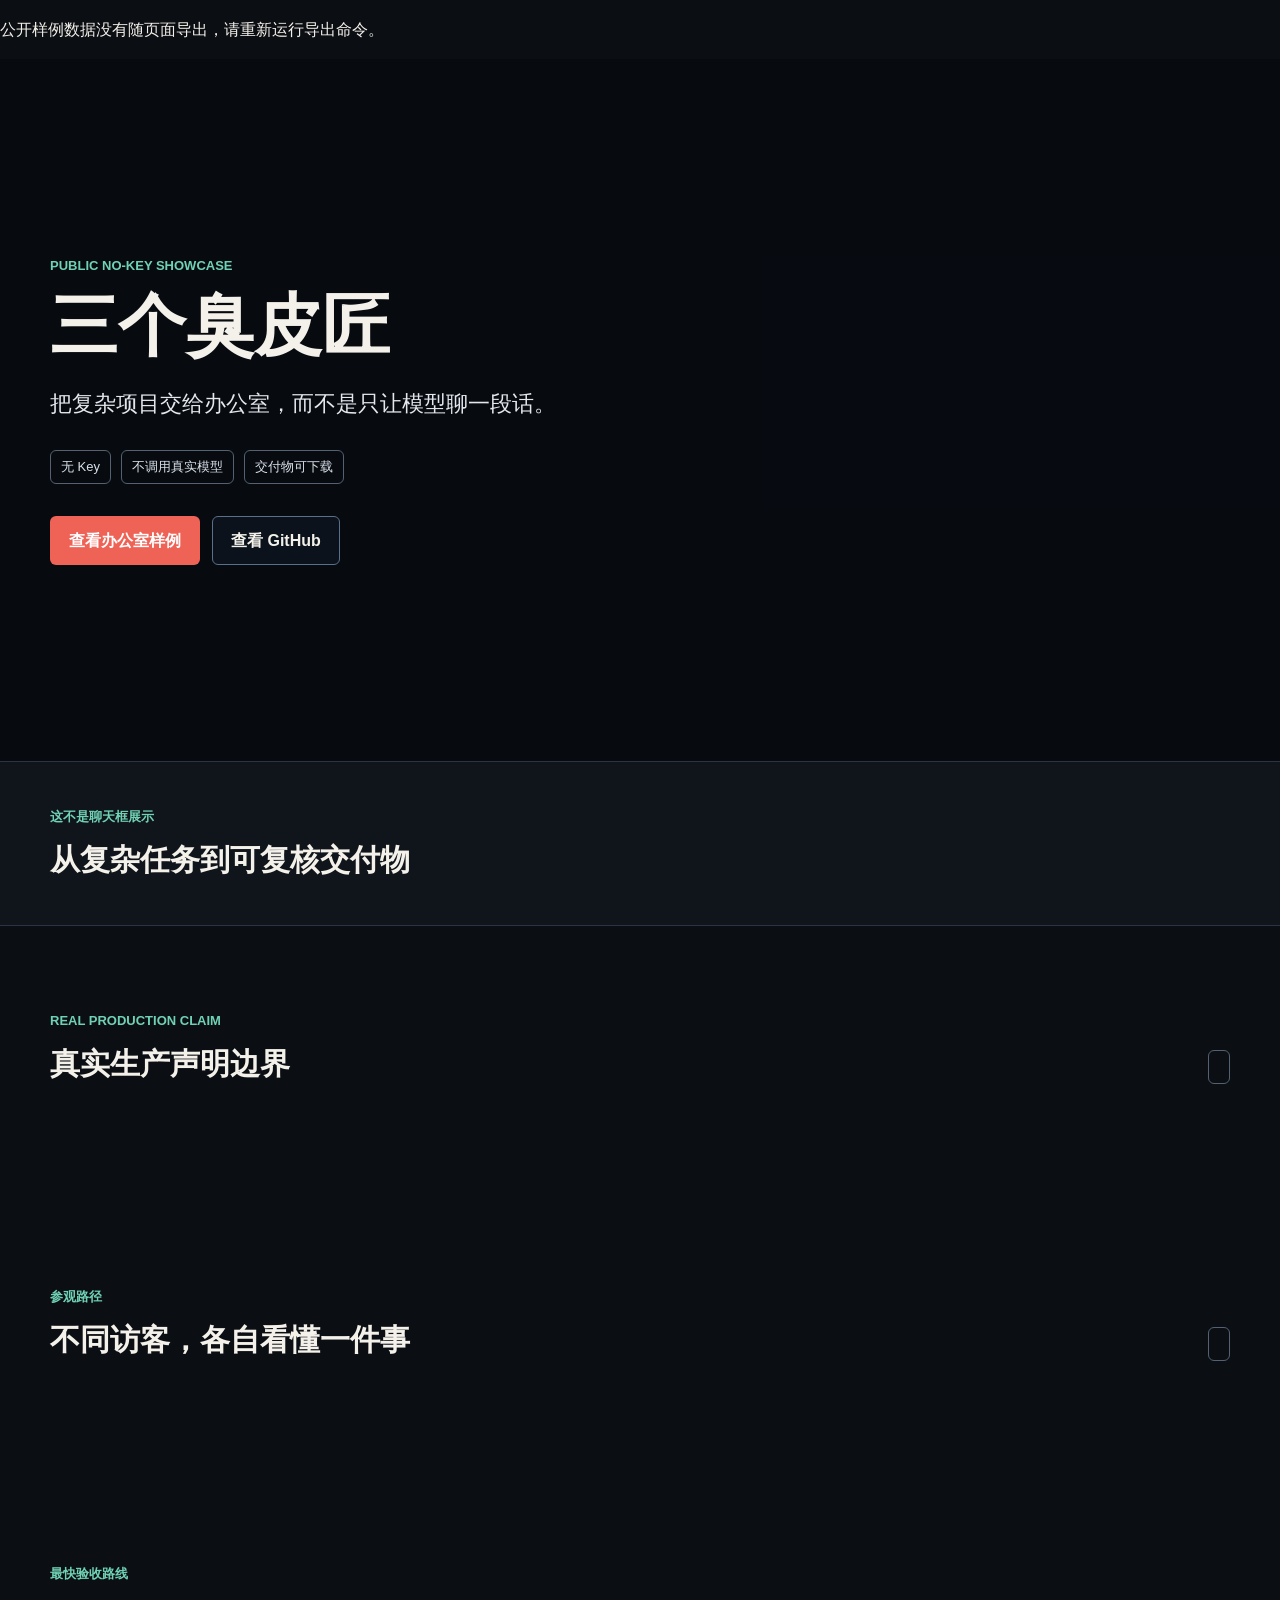
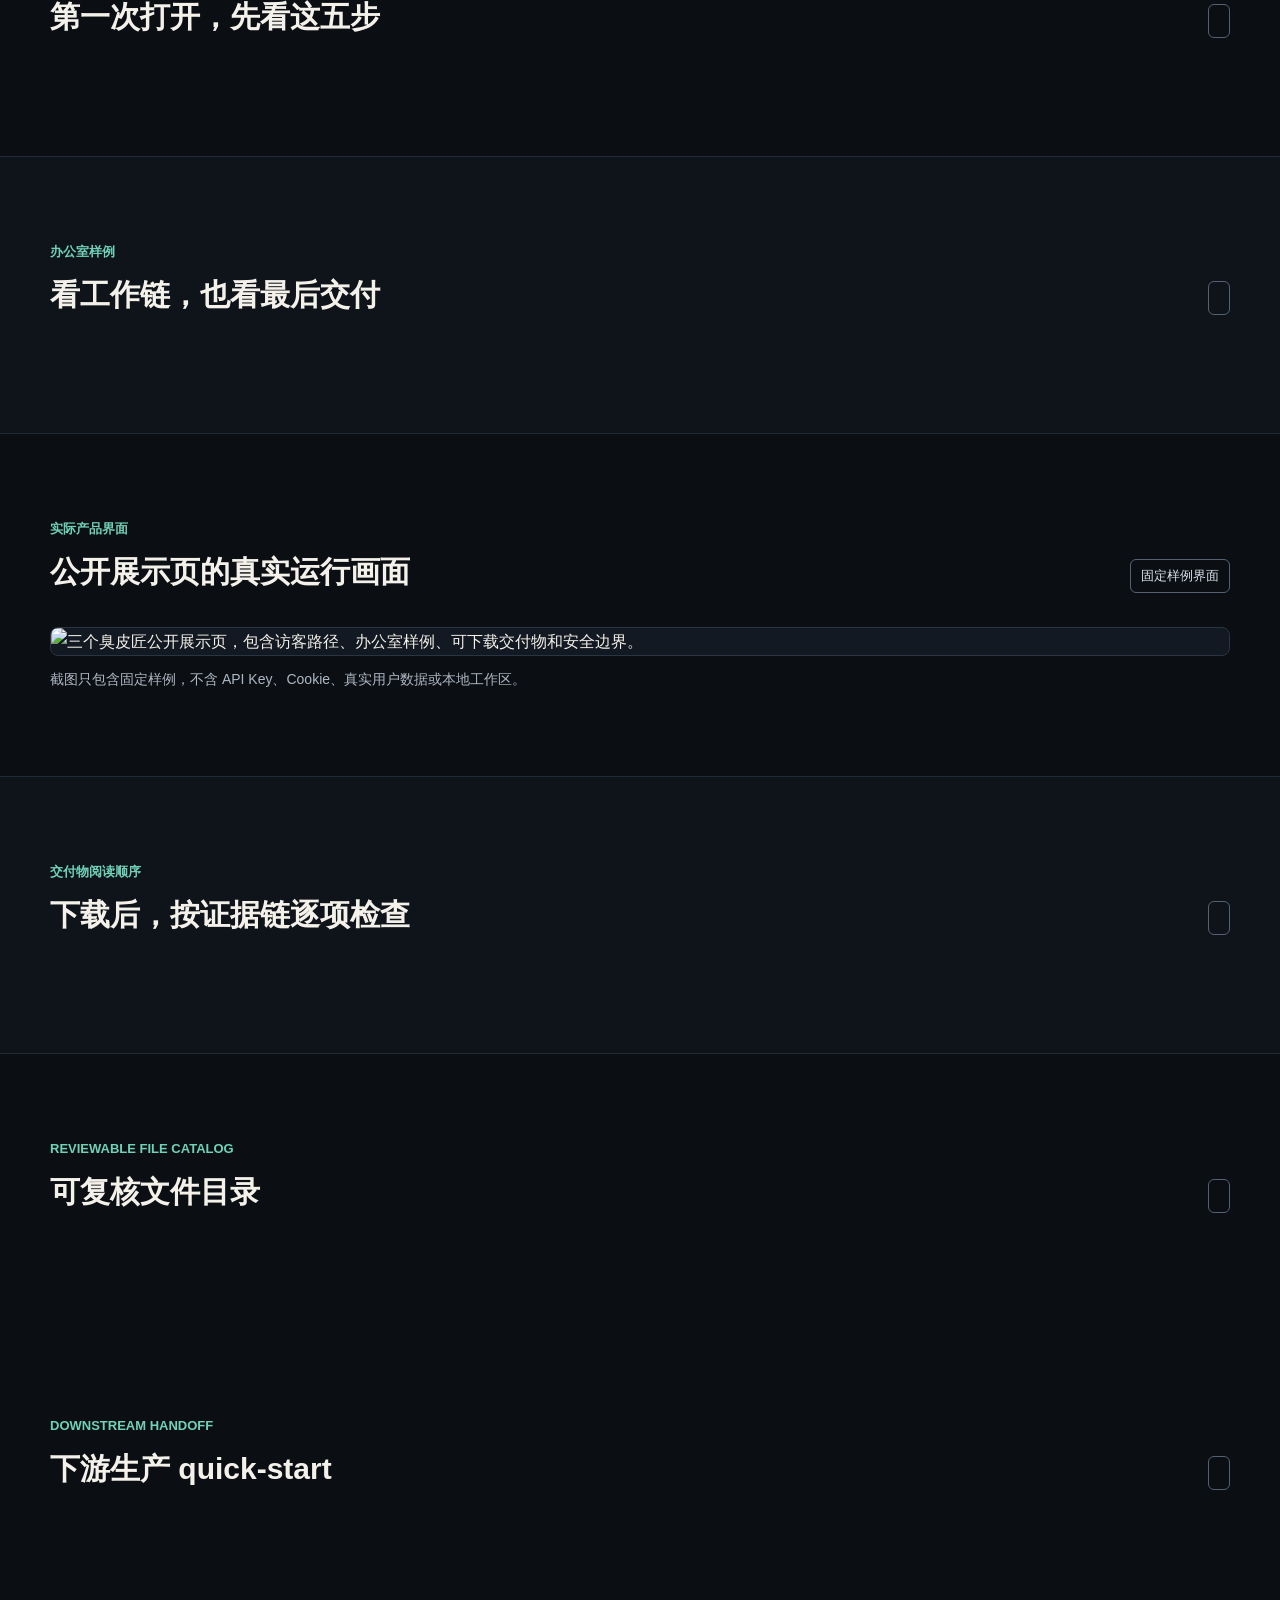
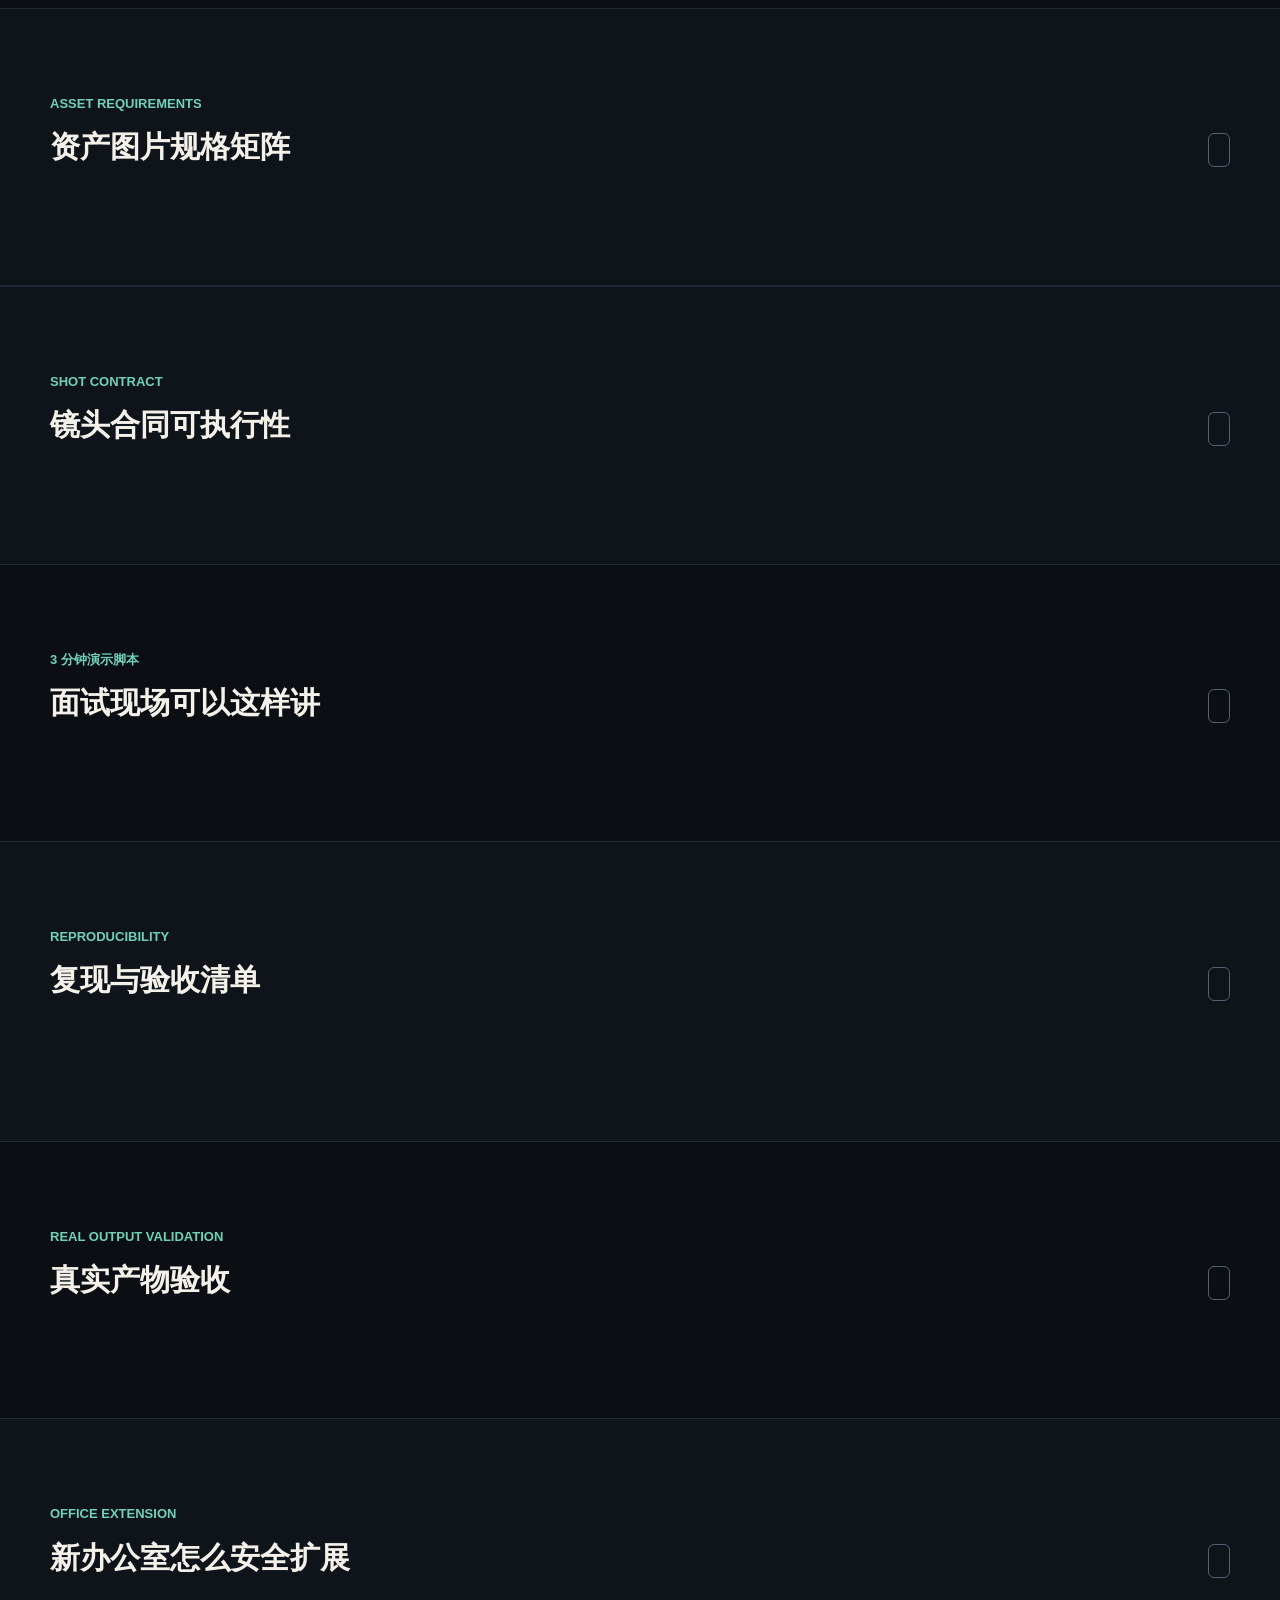
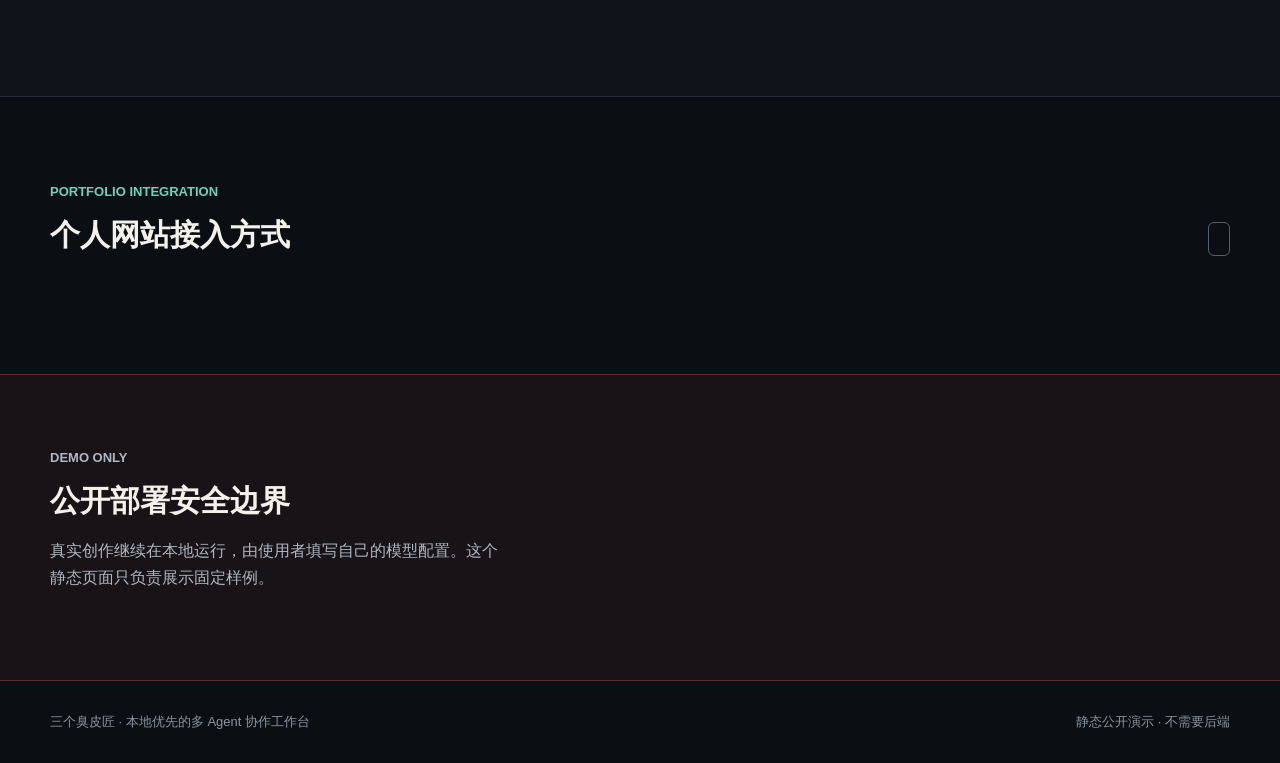
==== commit 1dacb785: "Add asset matrix to public fast review route" ====
--- a/src/web/static_showcase/index.html
+++ b/src/web/static_showcase/index.html
@@ -73,7 +73,7 @@
         <div class="section-heading">
           <div>
             <p class="section-kicker">最快验收路线</p>
-            <h2 id="fast-review-title">第一次打开，先看这四步</h2>
+            <h2 id="fast-review-title">第一次打开，先看这五步</h2>
           </div>
           <span id="fast-review-count" class="count-label"></span>
         </div>
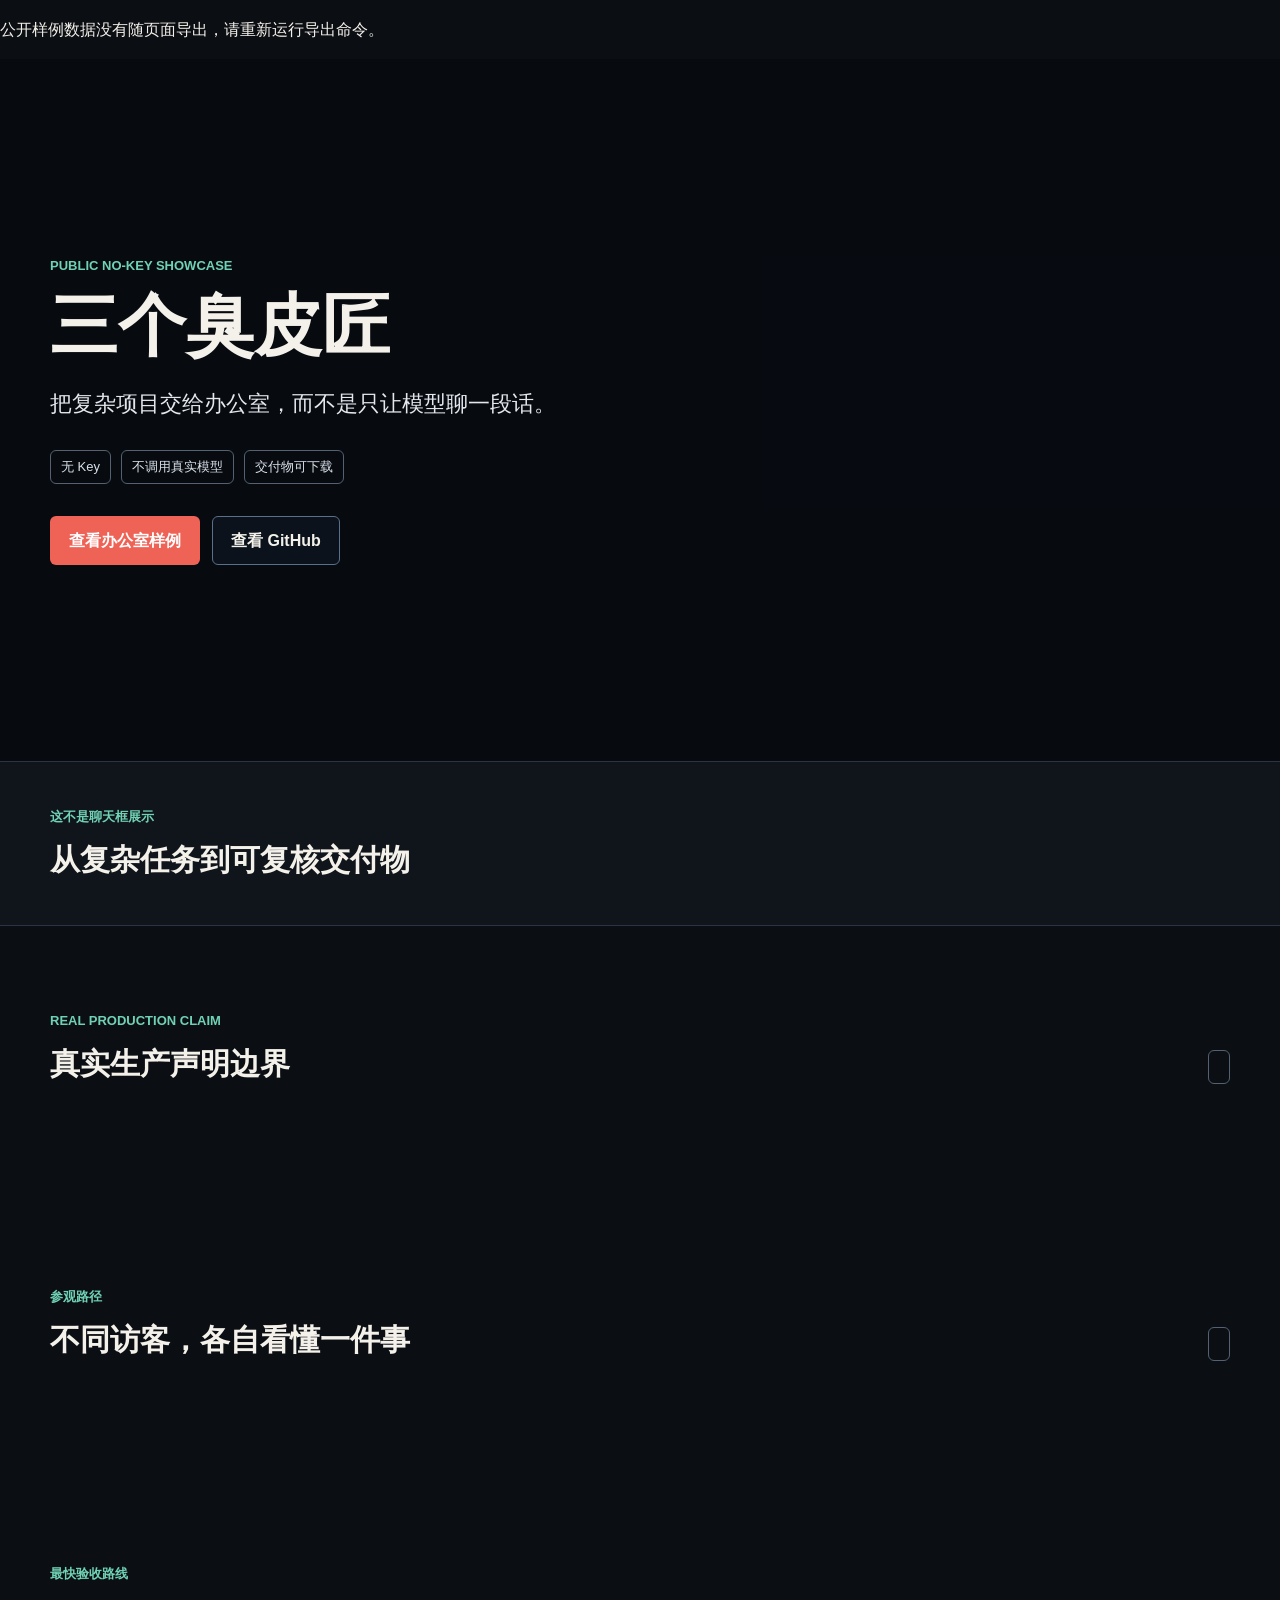
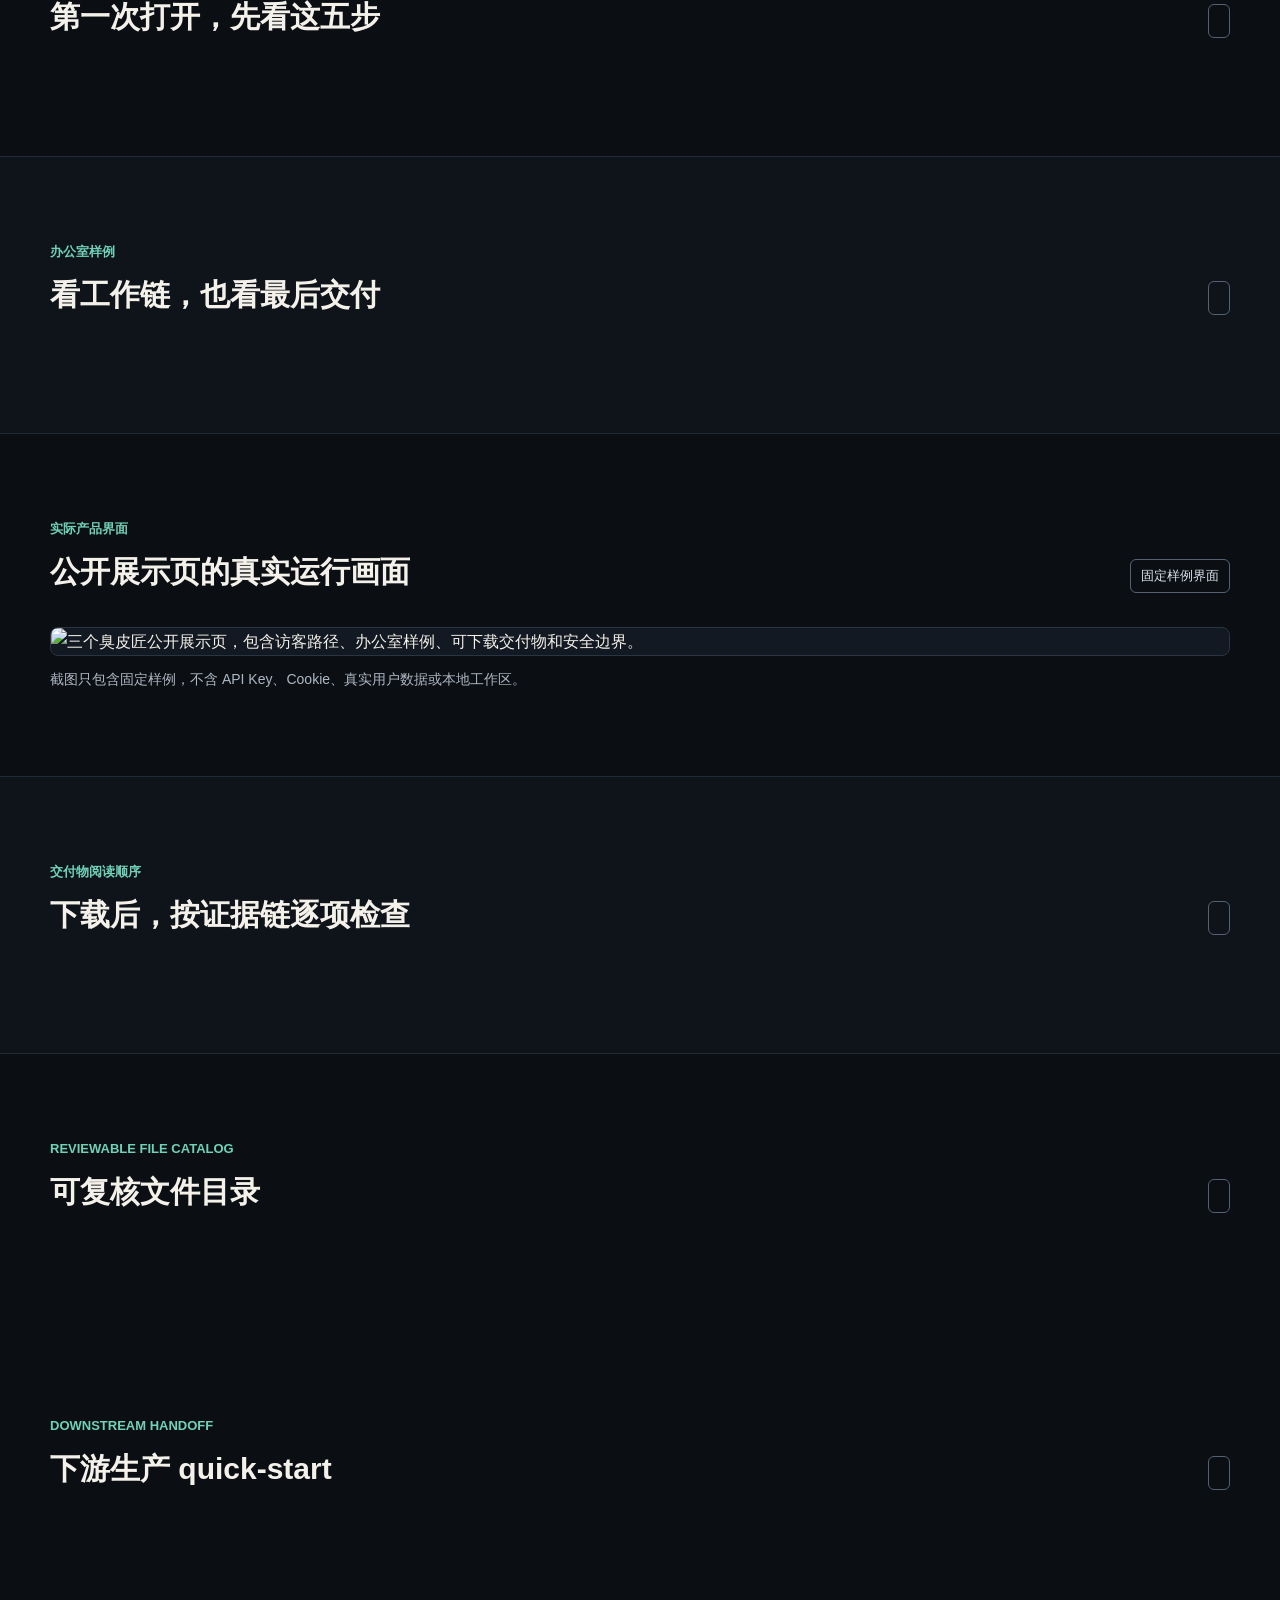
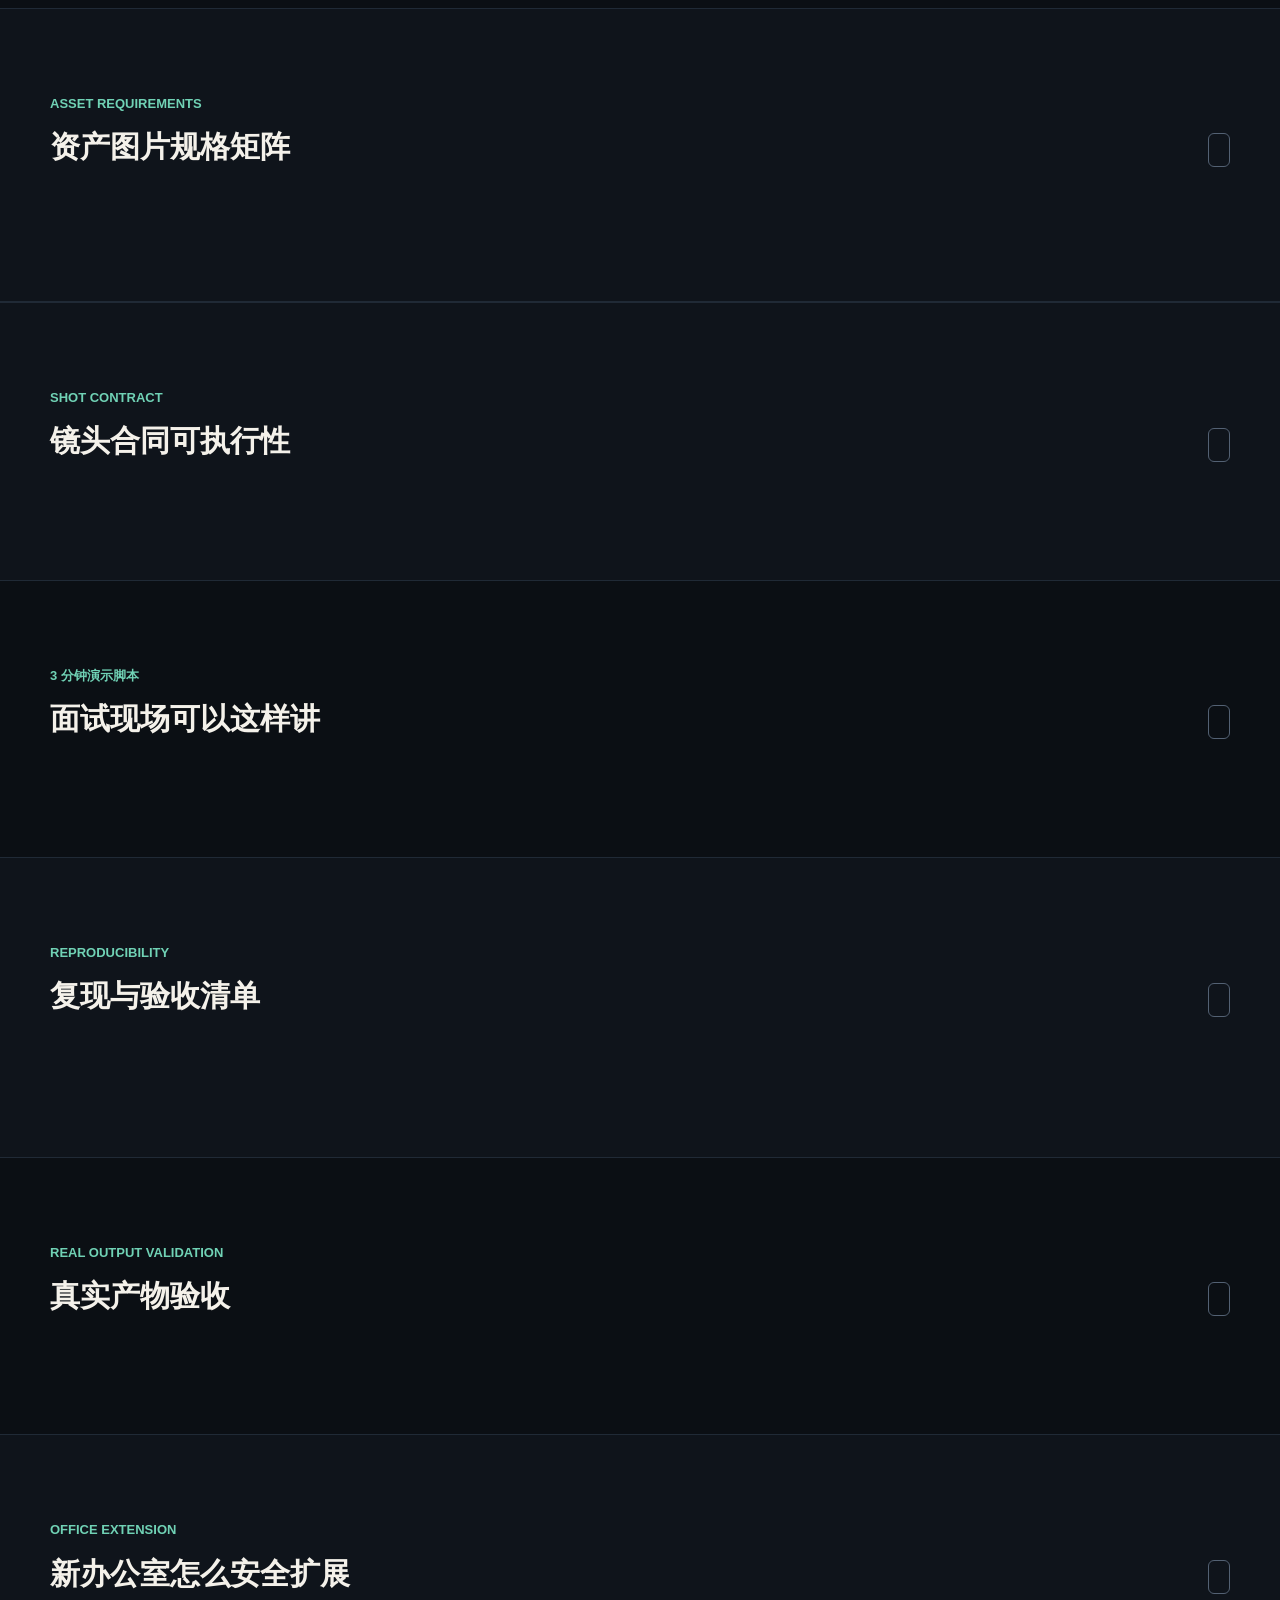
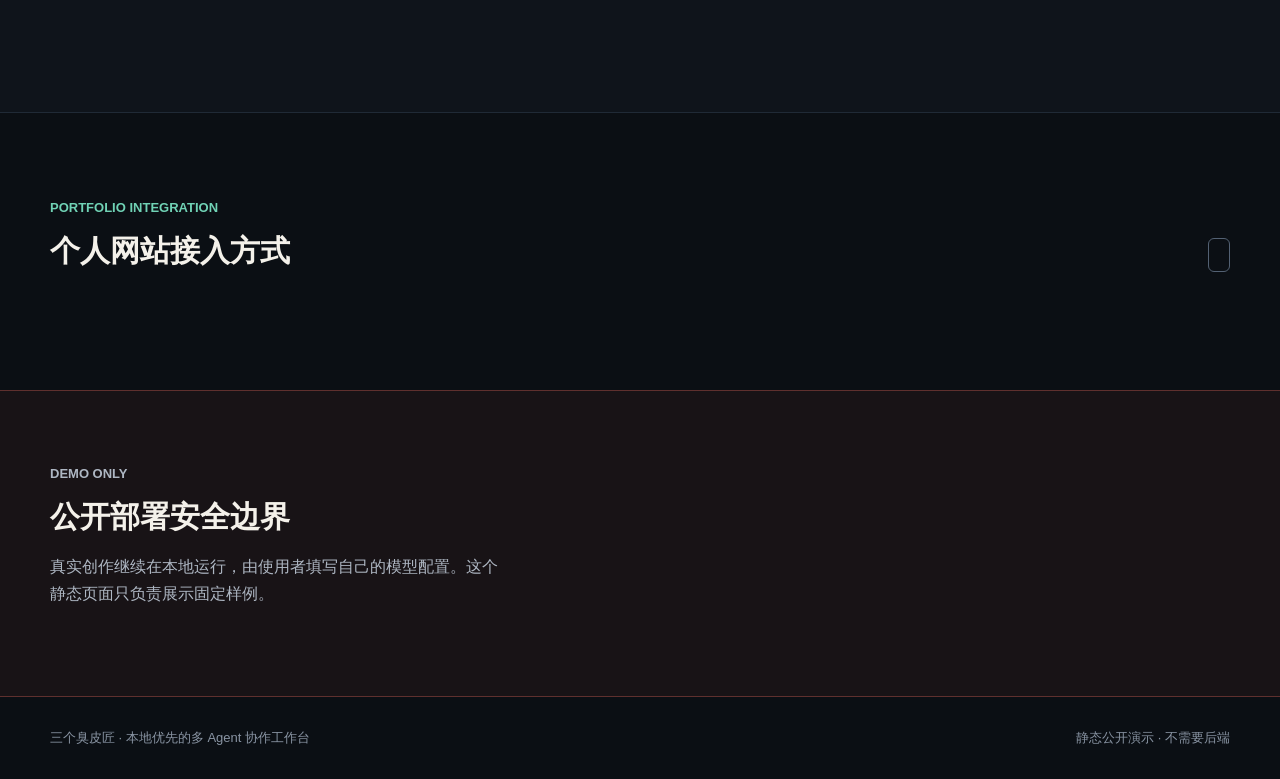
==== commit 61c59070: "Expose comic asset image production spec" ====
--- a/src/web/static_showcase/index.html
+++ b/src/web/static_showcase/index.html
@@ -158,6 +158,7 @@
           </div>
           <span id="asset-matrix-count" class="count-label"></span>
         </div>
+        <div id="asset-production-spec" class="asset-spec-grid"></div>
         <div id="asset-requirement-matrix" class="asset-matrix-grid"></div>
       </div>
     </section>
--- a/src/web/static_showcase/style.css
+++ b/src/web/static_showcase/style.css
@@ -184,6 +184,29 @@
   gap: 16px;
 }
 
+.asset-spec-grid {
+  display: grid;
+  grid-template-columns: repeat(3, minmax(0, 1fr));
+  gap: 16px;
+  margin-bottom: 16px;
+}
+
+.asset-spec-summary {
+  grid-column: 1 / -1;
+  border-color: rgba(92, 170, 255, 0.3);
+}
+
+.asset-spec-summary small {
+  display: block;
+  margin-top: 8px;
+  color: var(--muted);
+  line-height: 1.65;
+}
+
+.asset-spec-card {
+  border-color: rgba(112, 210, 181, 0.22);
+}
+
 .asset-matrix-summary {
   grid-column: 1 / -1;
   border-color: rgba(112, 210, 181, 0.28);
@@ -978,6 +1001,7 @@
     .fast-review-list,
     .catalog-grid,
     .extension-check-grid,
+    .asset-spec-grid,
     .asset-matrix-grid,
     .shot-contract-grid,
     .first-run-grid,
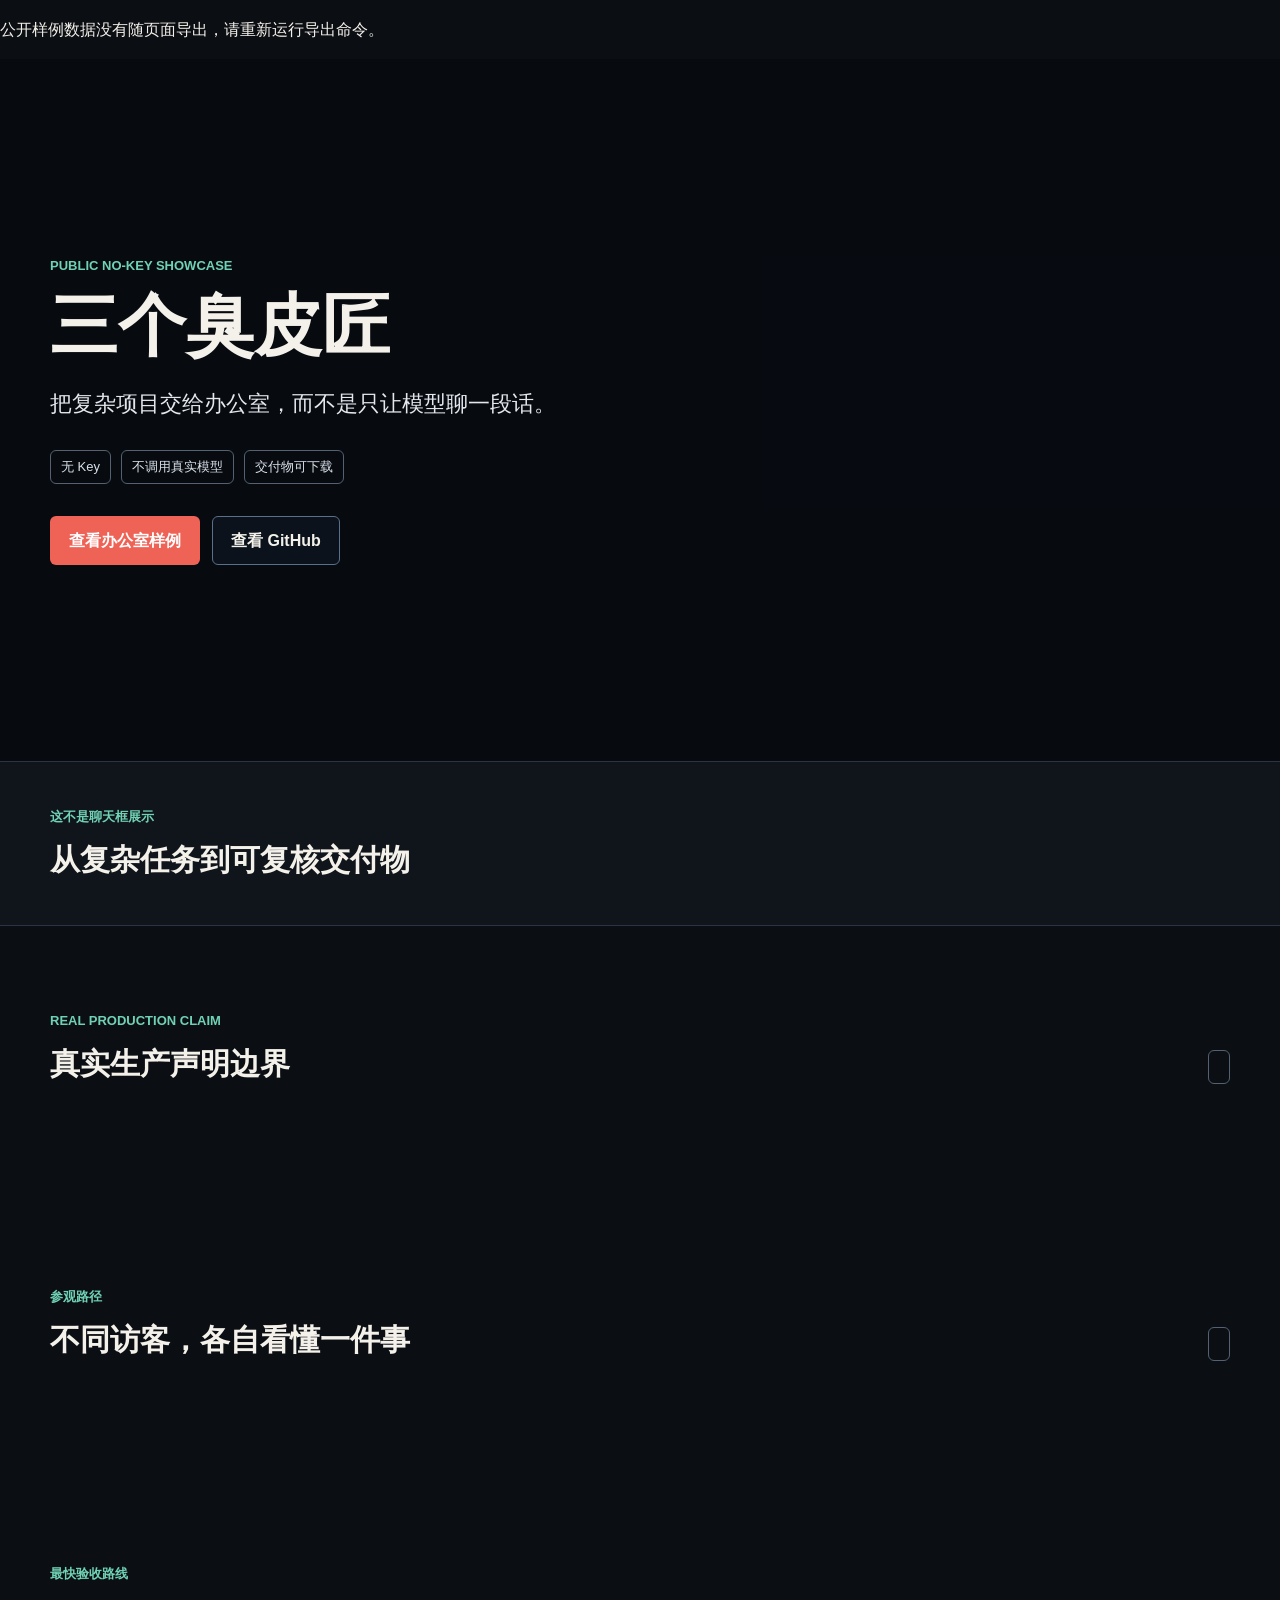
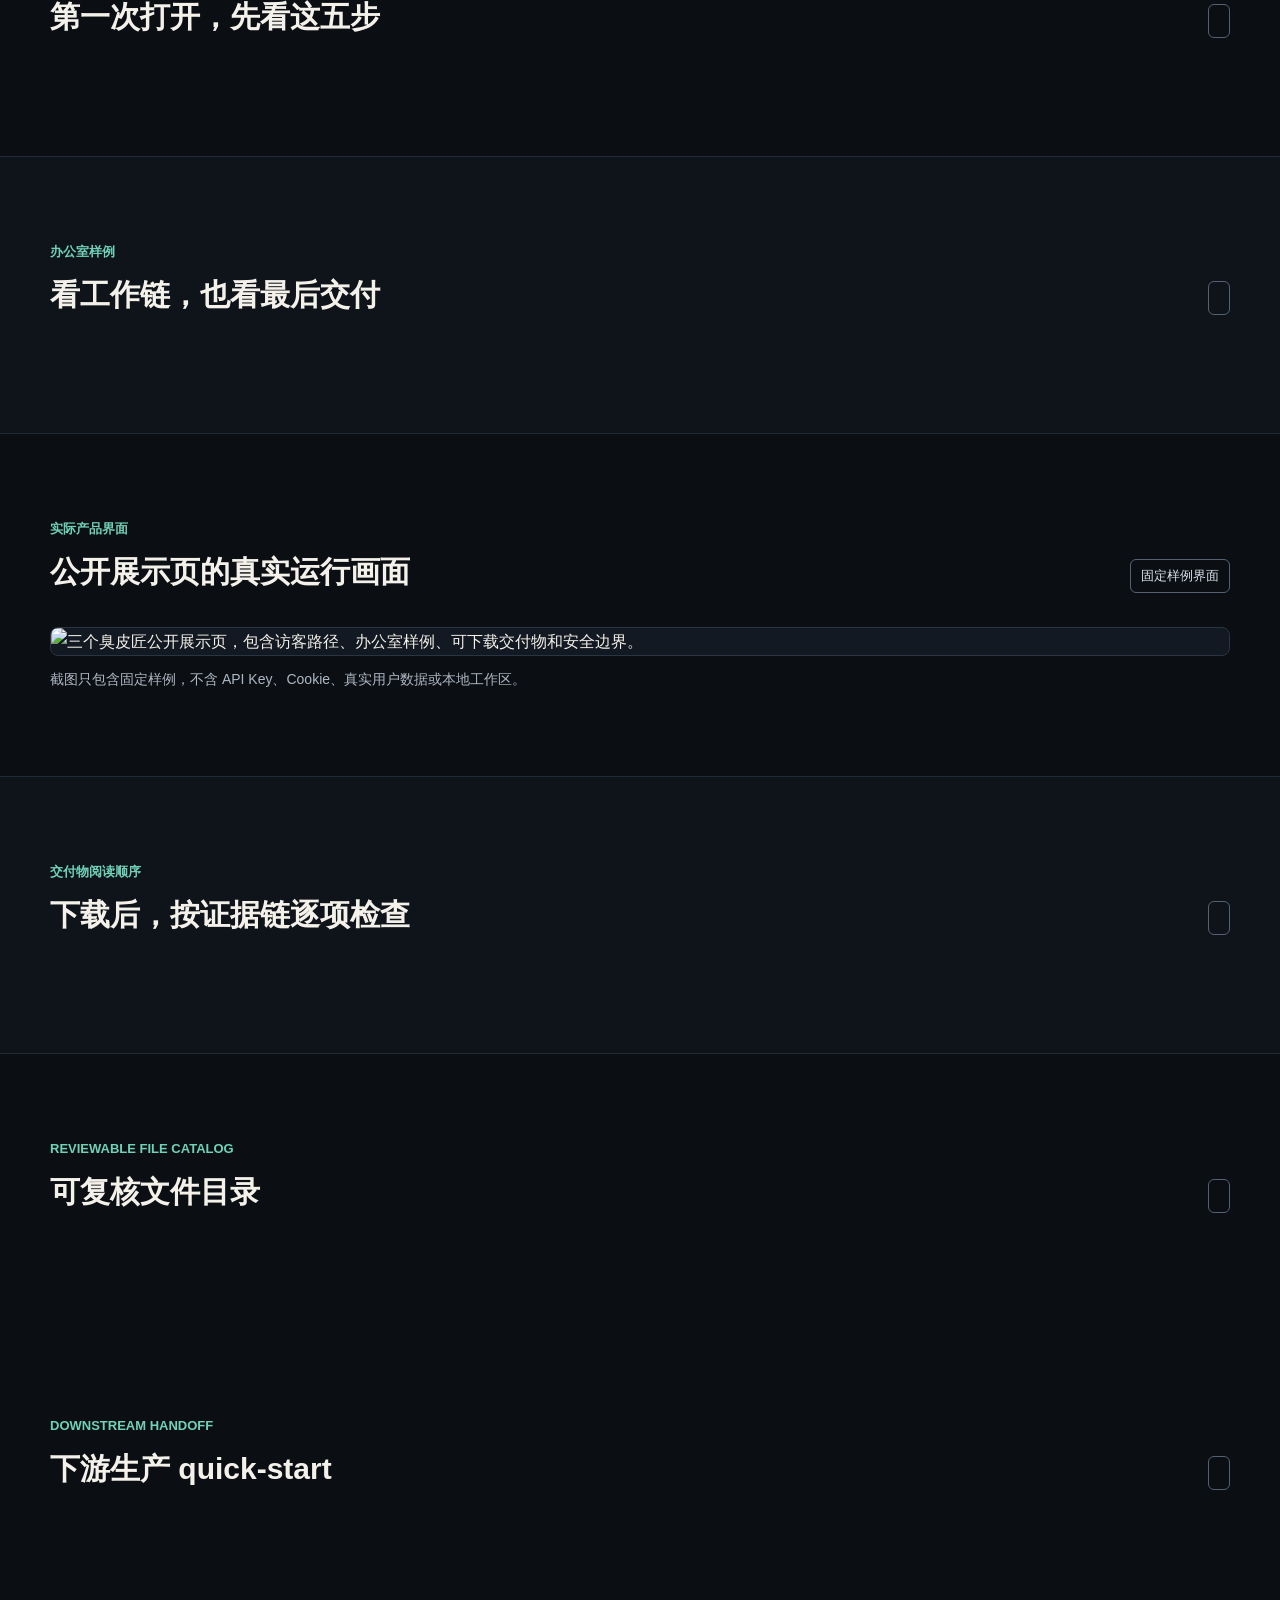
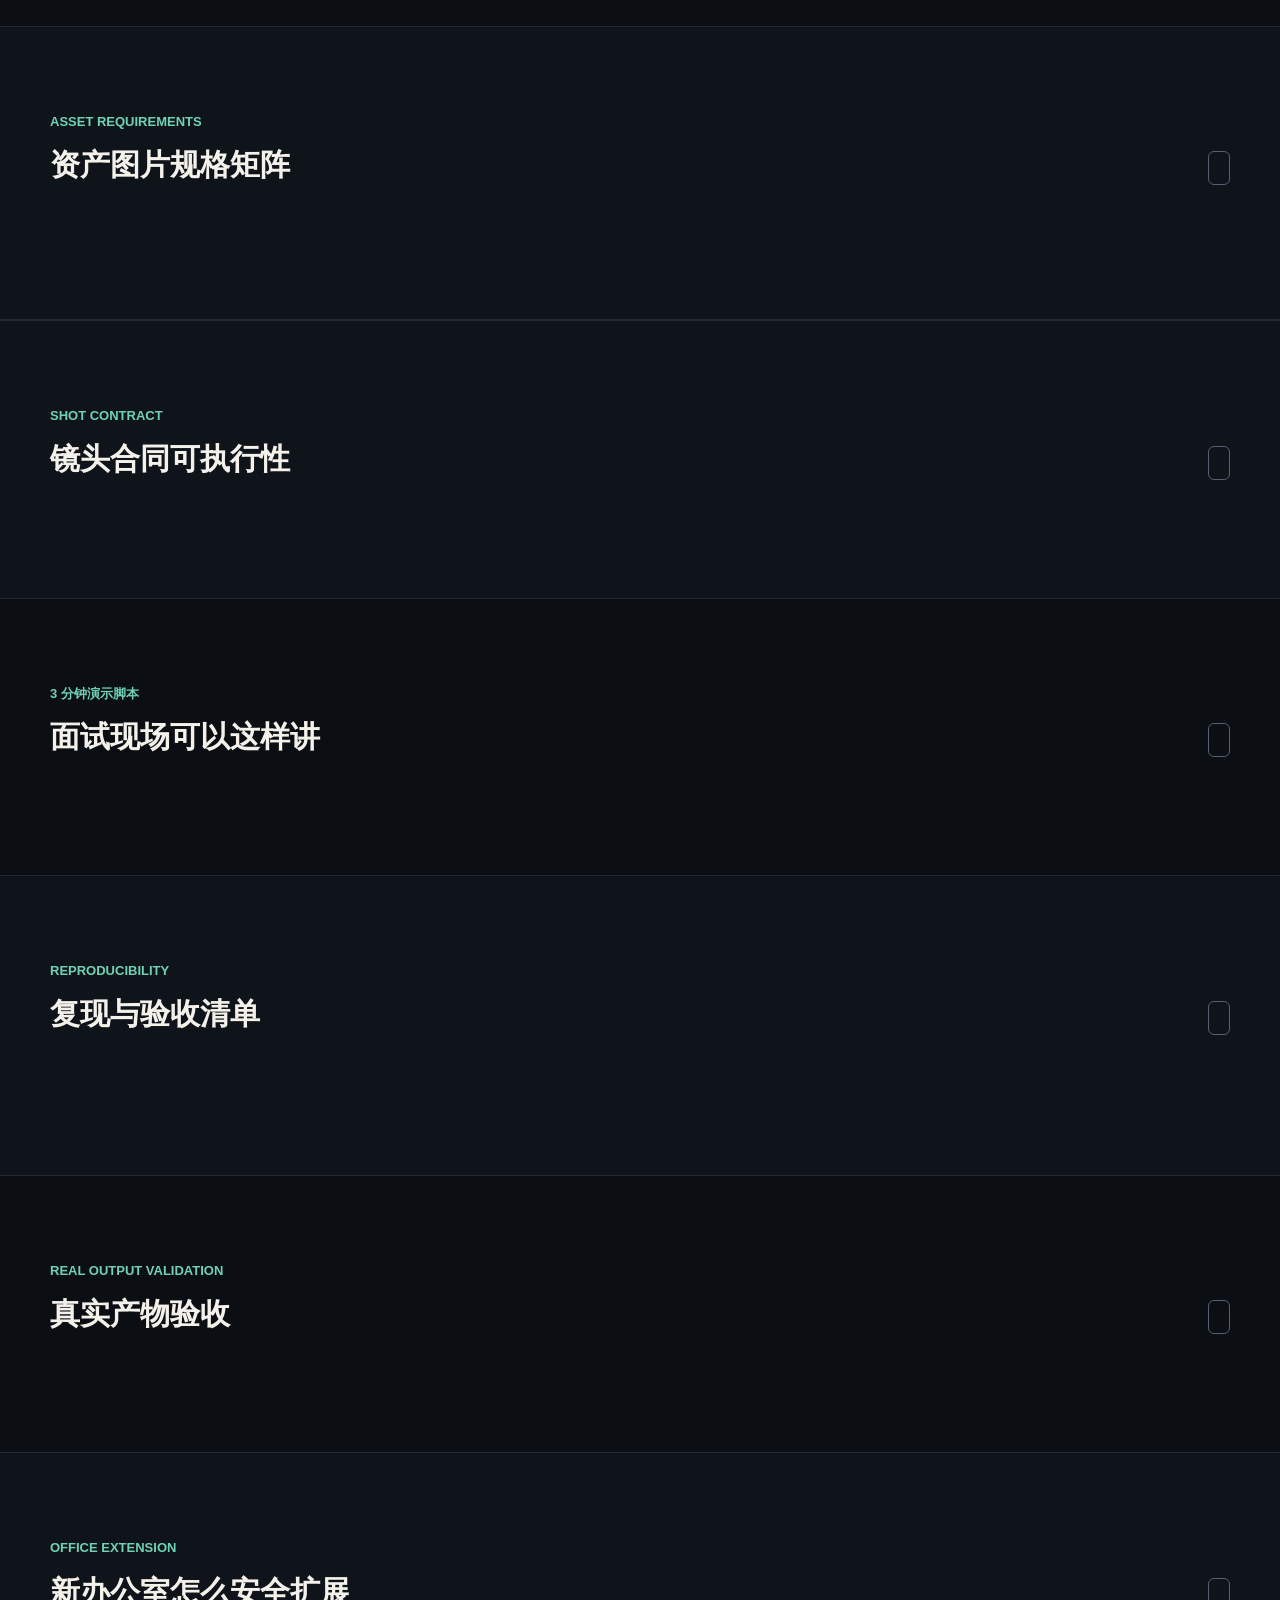
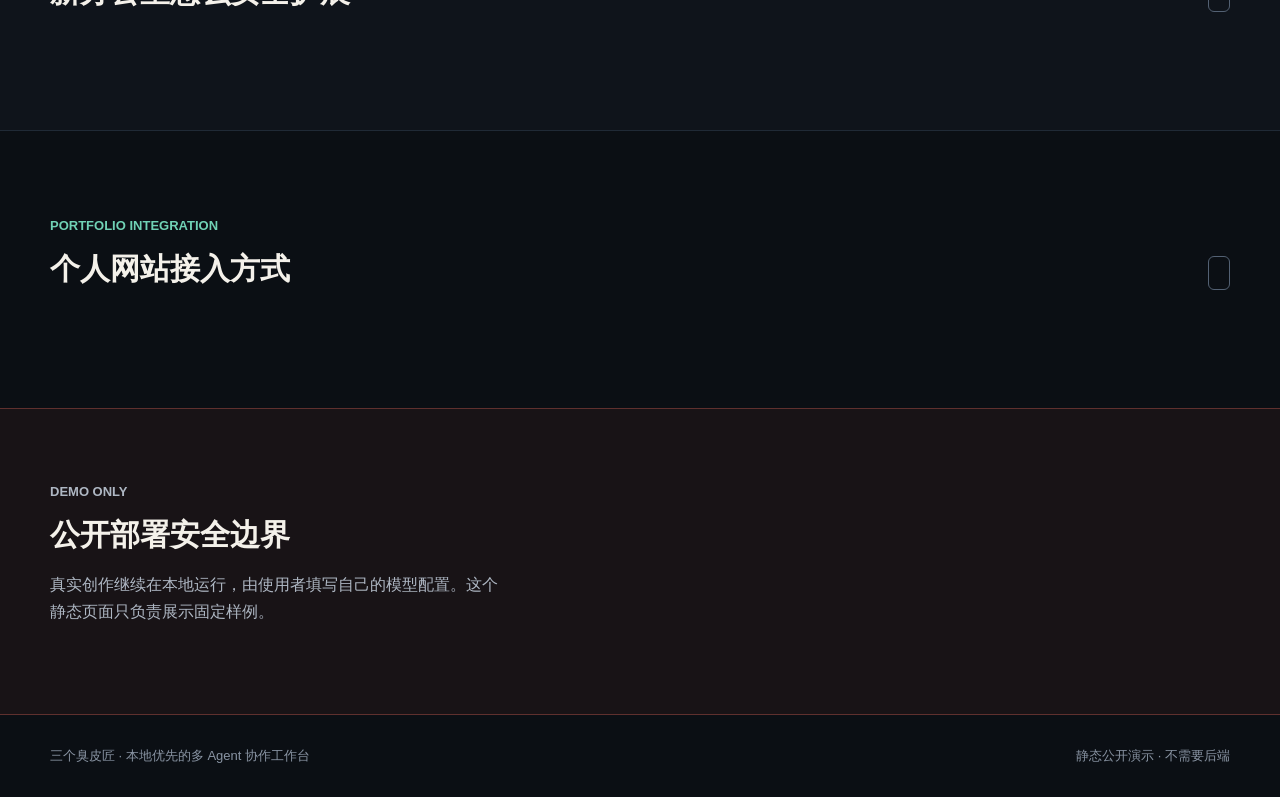
==== commit b08d37e6: "Expose comic asset usage map in public showcase" ====
--- a/src/web/static_showcase/index.html
+++ b/src/web/static_showcase/index.html
@@ -146,6 +146,7 @@
           <span id="downstream-count" class="count-label"></span>
         </div>
         <ol id="downstream-quick-start" class="script-list"></ol>
+        <div id="asset-usage-map" class="asset-usage-grid"></div>
       </div>
     </section>
 
--- a/src/web/static_showcase/style.css
+++ b/src/web/static_showcase/style.css
@@ -159,6 +159,33 @@
   color: #f3d38a;
 }
 
+.image-rework-summary {
+  display: grid;
+  gap: 10px;
+  margin: 12px 0 14px;
+  padding: 12px;
+  border: 1px solid rgba(239, 184, 78, 0.24);
+  border-radius: 12px;
+  background: rgba(239, 184, 78, 0.06);
+}
+
+.image-rework-summary strong {
+  font-size: 14px;
+}
+
+.image-rework-row {
+  display: grid;
+  gap: 7px;
+}
+
+.image-rework-row small {
+  color: var(--muted);
+}
+
+.image-rework-row code {
+  overflow-wrap: anywhere;
+}
+
 .quality-upgrade-path-card {
   grid-column: 1 / -1;
 }
@@ -182,6 +209,22 @@
   display: grid;
   grid-template-columns: repeat(3, minmax(0, 1fr));
   gap: 16px;
+}
+
+.asset-usage-grid {
+  display: grid;
+  grid-template-columns: repeat(3, minmax(0, 1fr));
+  gap: 16px;
+  margin-top: 18px;
+}
+
+.asset-usage-summary {
+  grid-column: 1 / -1;
+  border-color: rgba(246, 177, 103, 0.28);
+}
+
+.asset-usage-card {
+  border-color: rgba(246, 177, 103, 0.22);
 }
 
 .asset-spec-grid {
@@ -580,6 +623,43 @@
   background: linear-gradient(180deg, rgba(112, 210, 181, 0.08), rgba(19, 25, 34, 0.84));
 }
 
+.research-evidence-handoff-card {
+  border-color: rgba(239, 184, 78, 0.26);
+  background: linear-gradient(180deg, rgba(239, 184, 78, 0.07), rgba(19, 25, 34, 0.84));
+}
+
+.research-evidence-handoff-item {
+  display: grid;
+  gap: 8px;
+  padding: 12px 0;
+  border-top: 1px solid rgba(255, 255, 255, 0.08);
+}
+
+.research-evidence-handoff-item:first-of-type {
+  border-top: 0;
+}
+
+.research-evidence-handoff-item strong {
+  color: var(--text);
+}
+
+.research-evidence-handoff-item small,
+.research-evidence-handoff-item p {
+  color: var(--muted);
+}
+
+.research-evidence-handoff-item code {
+  overflow-wrap: anywhere;
+}
+
+.research-evidence-handoff-item .handoff-acceptance {
+  padding: 9px 10px;
+  border: 1px solid rgba(239, 184, 78, 0.22);
+  border-radius: 8px;
+  background: rgba(239, 184, 78, 0.06);
+  color: #f3d38a;
+}
+
 .mini-label {
   margin: 12px 0 0;
   color: var(--muted);
@@ -667,6 +747,75 @@
 
 .claim-recovery-steps {
   margin-top: 16px;
+}
+
+.public-recovery-drill-card {
+  grid-column: 1 / -1;
+  border-color: rgba(239, 99, 87, 0.3);
+  background: linear-gradient(180deg, rgba(45, 25, 24, 0.88), rgba(16, 23, 34, 0.96));
+}
+
+.public-recovery-drill-card .text-row {
+  background: rgba(24, 10, 10, 0.34);
+}
+
+.public-recovery-policy-grid {
+  display: grid;
+  grid-template-columns: repeat(3, minmax(0, 1fr));
+  gap: 12px;
+  margin-top: 16px;
+}
+
+.public-recovery-policy {
+  padding: 14px;
+  border: 1px solid rgba(239, 99, 87, 0.22);
+  border-radius: 10px;
+  background: rgba(239, 99, 87, 0.06);
+}
+
+.public-recovery-policy strong {
+  display: block;
+  margin-bottom: 8px;
+}
+
+.public-recovery-steps {
+  display: grid;
+  gap: 12px;
+  margin: 16px 0 0;
+  padding-left: 20px;
+}
+
+.public-recovery-steps li {
+  color: var(--muted);
+}
+
+.public-recovery-steps strong {
+  color: var(--text);
+}
+
+.public-recovery-steps small {
+  display: block;
+  color: #f2c7c2;
+}
+
+.downstream-handoff-card {
+  grid-column: 1 / -1;
+  border-color: rgba(132, 204, 22, 0.28);
+  background: linear-gradient(180deg, rgba(22, 37, 29, 0.9), rgba(16, 23, 34, 0.96));
+}
+
+.downstream-handoff-card .text-row {
+  background: rgba(7, 18, 12, 0.38);
+}
+
+.downstream-handoff-card .claim-recovery-next {
+  border-color: rgba(132, 204, 22, 0.28);
+  background: rgba(132, 204, 22, 0.08);
+}
+
+.downstream-missing-list,
+.downstream-action-steps {
+  margin-top: 14px;
 }
 
 .claim-upgrade-item {
@@ -1001,6 +1150,8 @@
     .fast-review-list,
     .catalog-grid,
     .extension-check-grid,
+    .public-recovery-policy-grid,
+    .asset-usage-grid,
     .asset-spec-grid,
     .asset-matrix-grid,
     .shot-contract-grid,
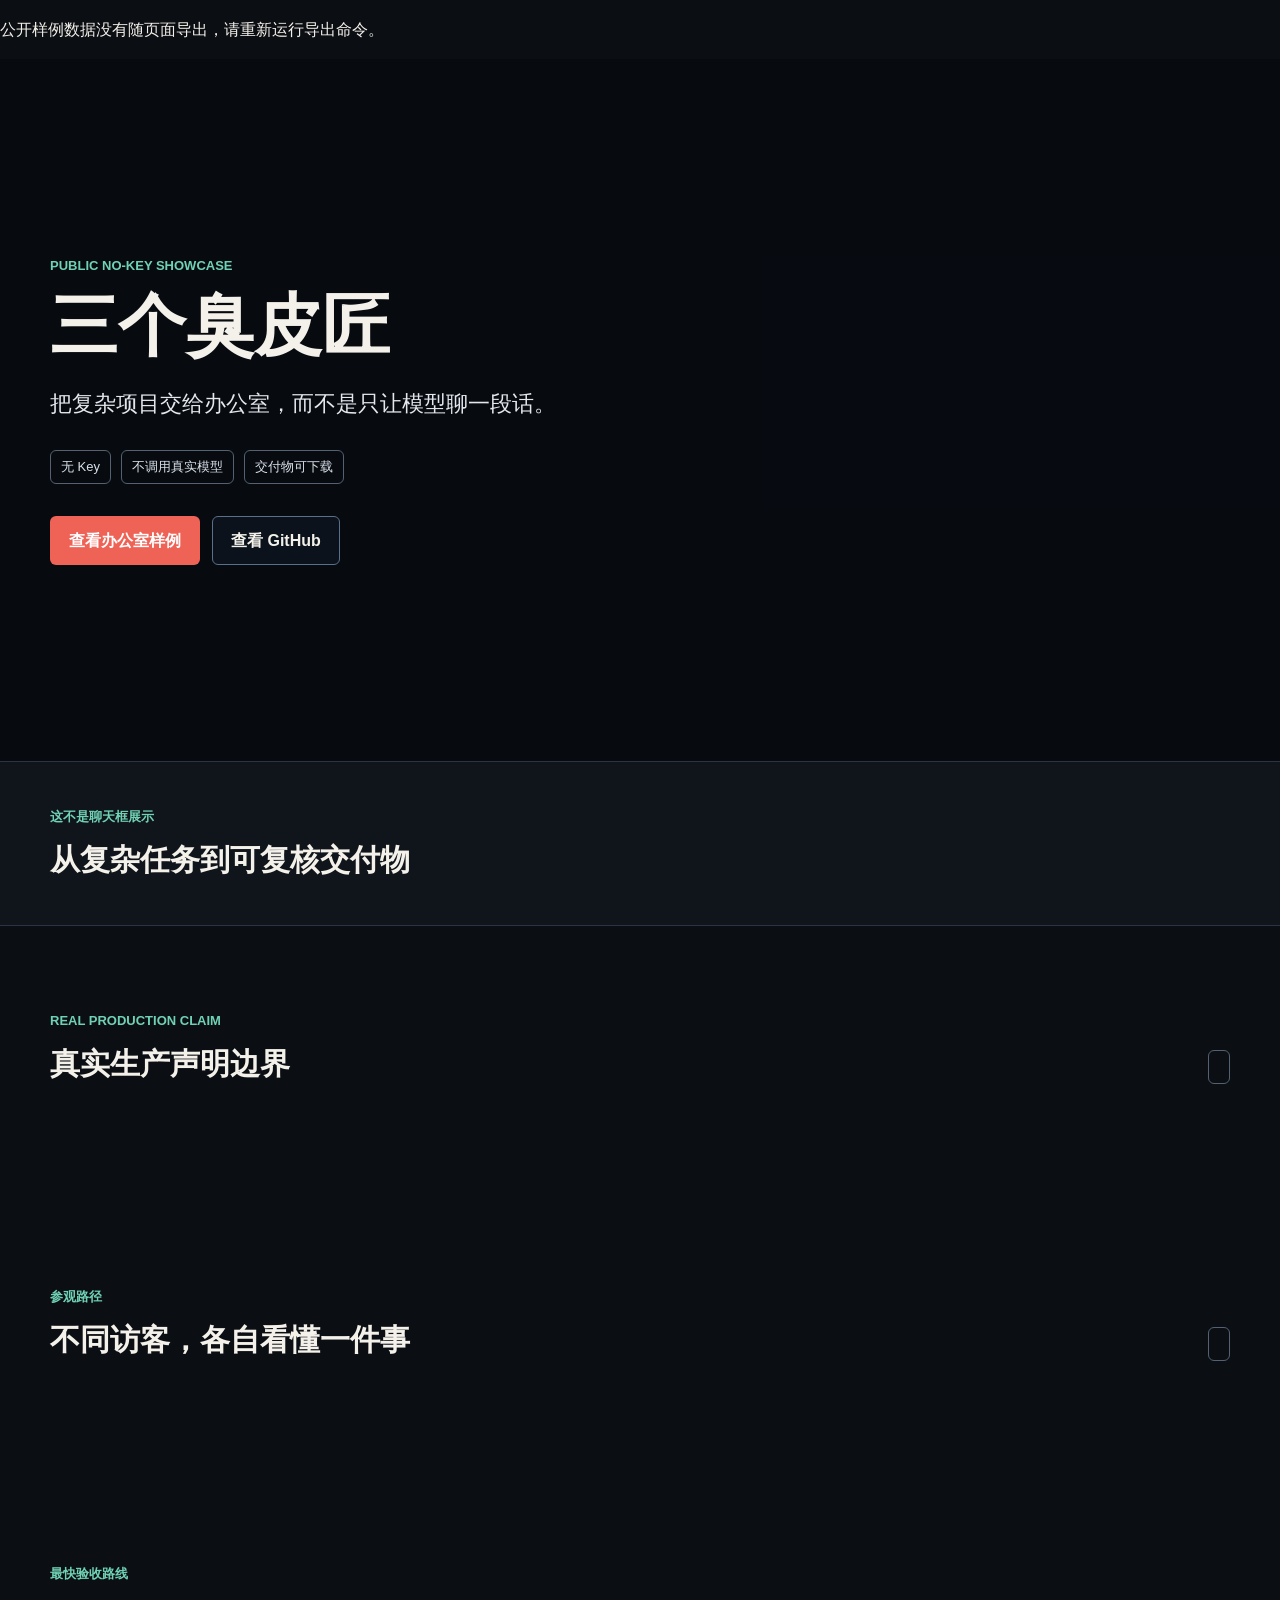
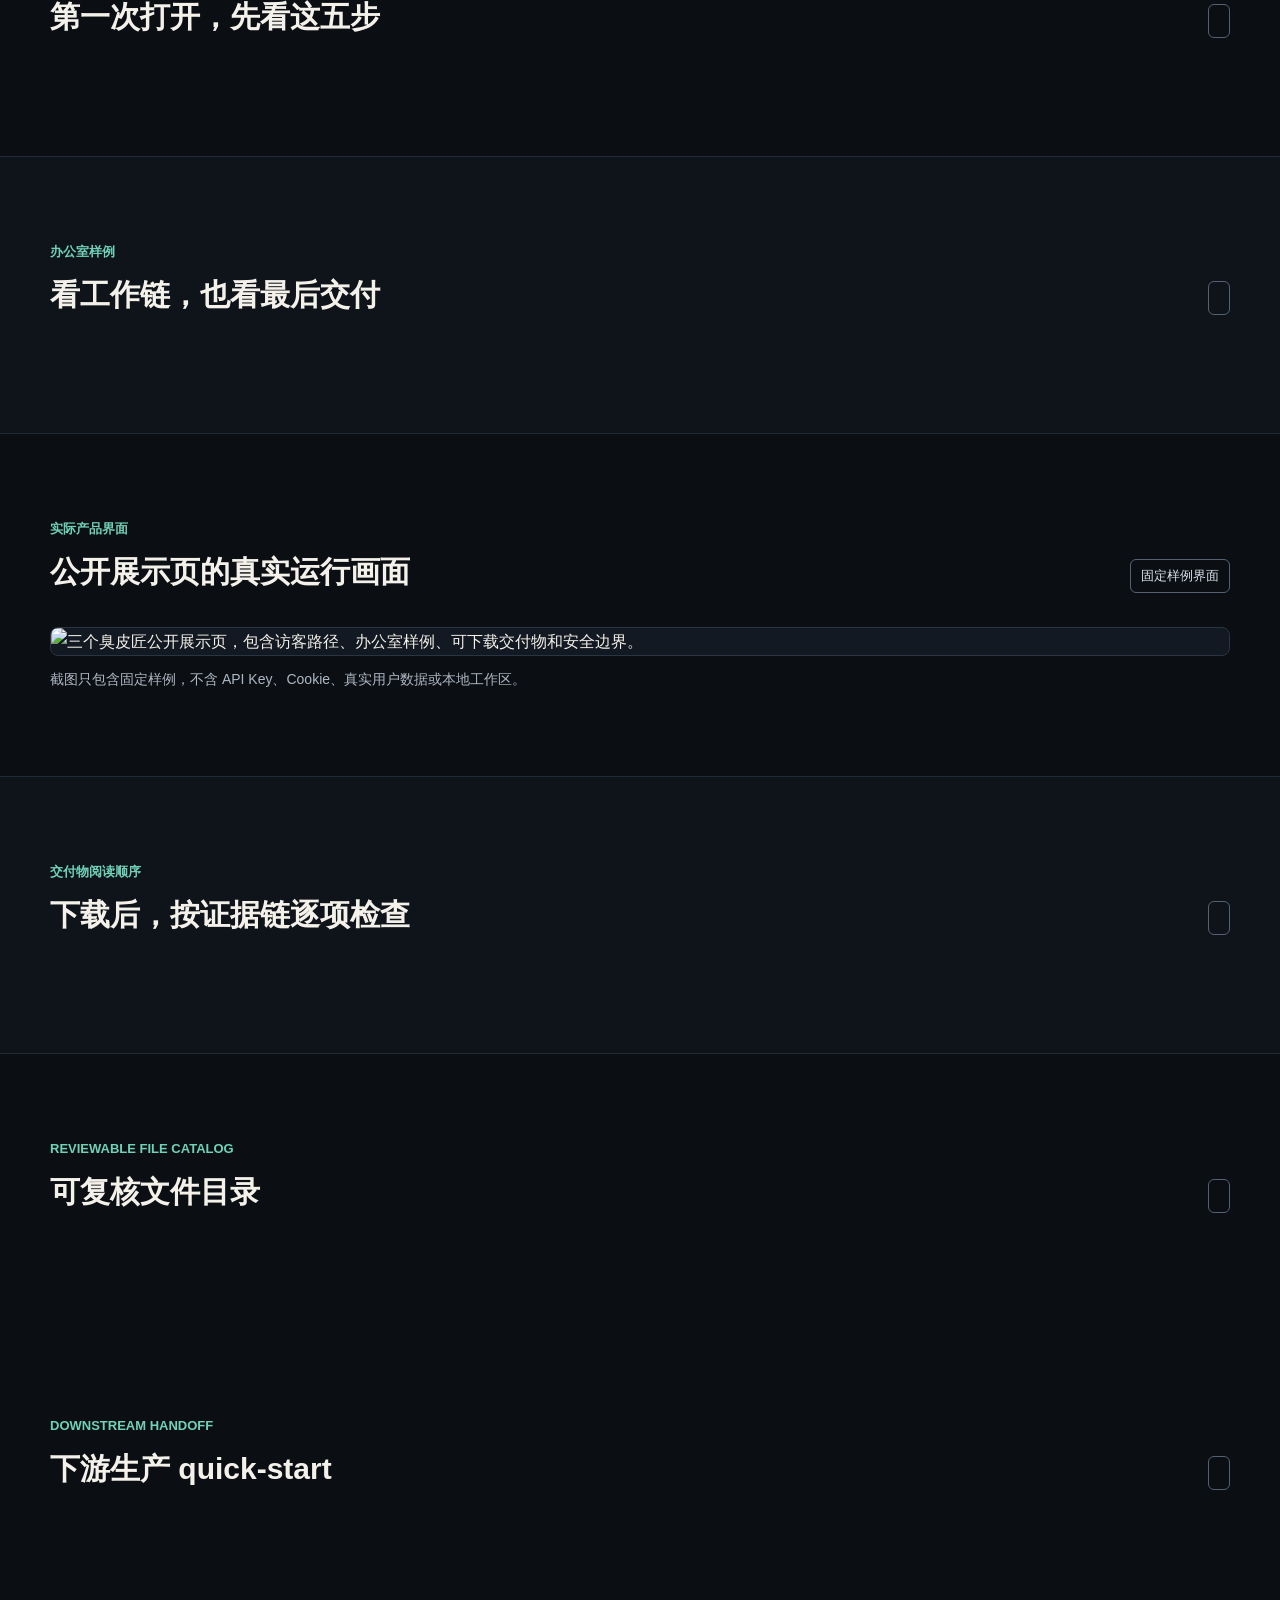
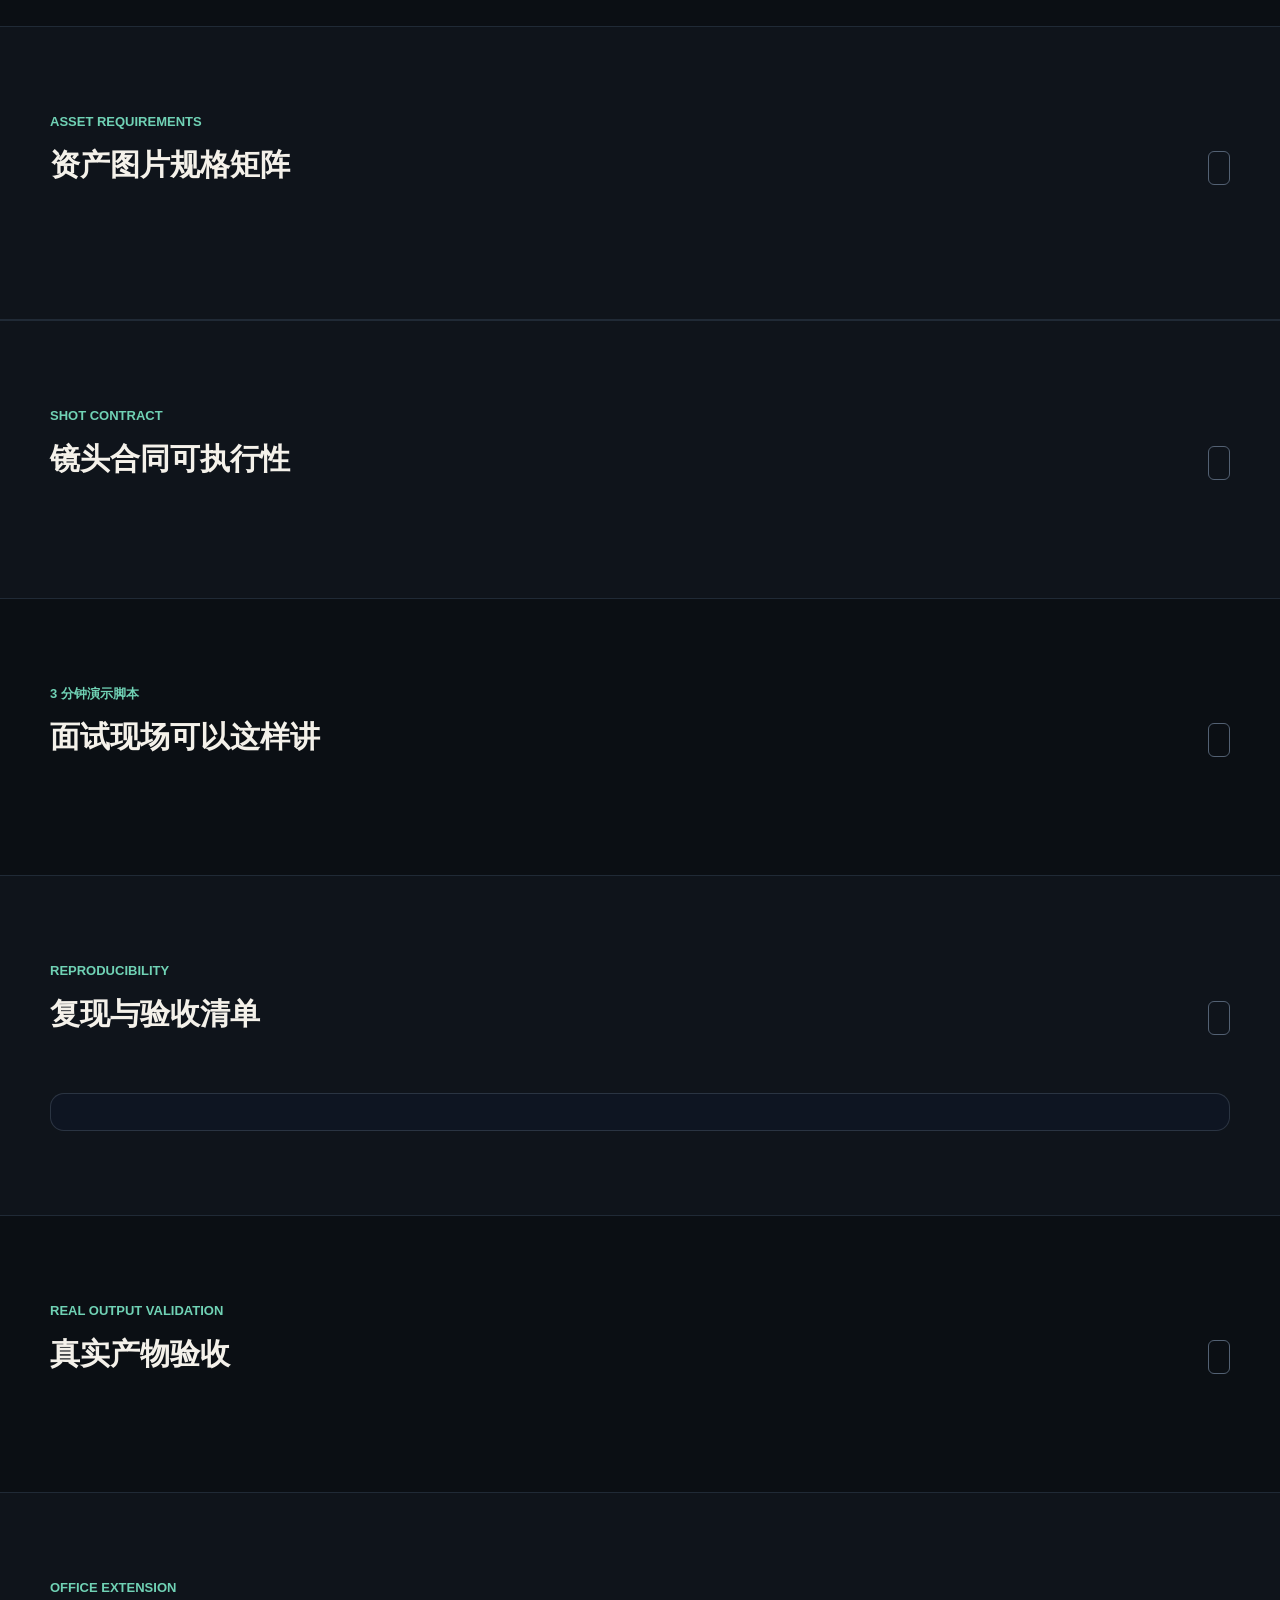
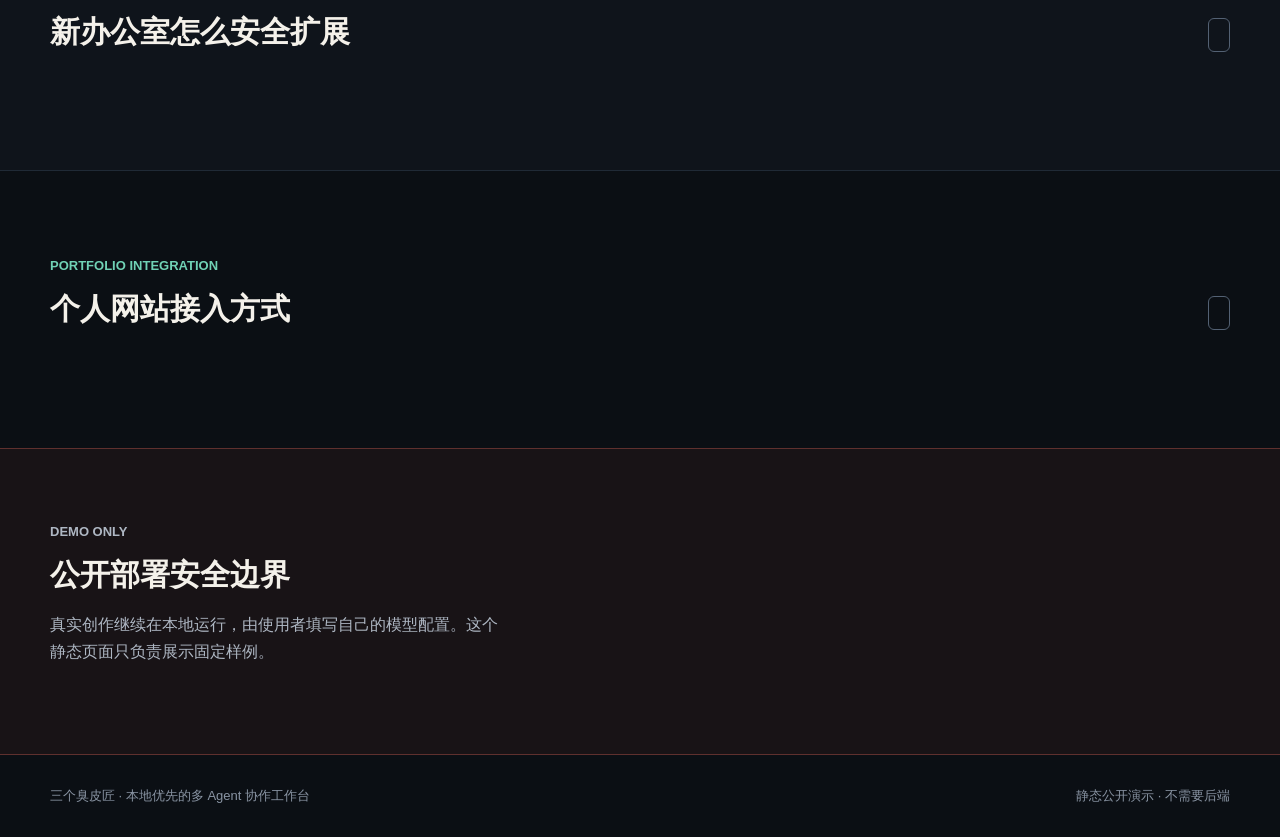
==== commit fa955595: "Embed first-run guide in public showcase" ====
--- a/src/web/static_showcase/index.html
+++ b/src/web/static_showcase/index.html
@@ -200,6 +200,7 @@
           <span id="repro-count" class="count-label"></span>
         </div>
         <div id="first-run-paths" class="first-run-grid"></div>
+        <div id="first-run-guide-checks" class="first-run-guide-checks"></div>
         <ol id="repro-checklist" class="repro-list"></ol>
       </div>
     </section>
--- a/src/web/static_showcase/style.css
+++ b/src/web/static_showcase/style.css
@@ -388,6 +388,38 @@
   color: var(--muted);
 }
 
+.office-priority-grid {
+  display: grid;
+  grid-template-columns: repeat(4, minmax(0, 1fr));
+  gap: 12px;
+  margin-top: 14px;
+}
+
+.office-priority-item {
+  min-height: 220px;
+  padding: 16px;
+  border: 1px solid rgba(99, 167, 255, 0.24);
+  border-radius: 8px;
+  background: rgba(13, 22, 36, 0.66);
+}
+
+.office-priority-item strong {
+  display: block;
+  margin: 12px 0 8px;
+  color: #eef6ff;
+  font-size: 17px;
+}
+
+.office-priority-item p {
+  margin: 0 0 8px;
+  color: var(--muted);
+  line-height: 1.6;
+}
+
+.compact-list {
+  margin-top: 8px;
+}
+
 .shot-contract-grid {
   display: grid;
   grid-template-columns: 1.2fr repeat(3, minmax(0, 1fr));
@@ -716,6 +748,48 @@
   overflow-wrap: anywhere;
 }
 
+.first-run-guide-checks {
+  margin: 24px 0 0;
+  padding: 18px;
+  border: 1px solid rgba(148, 163, 184, 0.22);
+  border-radius: 14px;
+  background: rgba(15, 23, 42, 0.5);
+}
+
+.first-run-guide-checks h3 {
+  margin: 0 0 8px;
+  color: var(--text);
+}
+
+.first-run-guide-checks p {
+  margin: 0 0 14px;
+  color: var(--muted);
+}
+
+.first-run-command-list {
+  display: grid;
+  grid-template-columns: repeat(2, minmax(0, 1fr));
+  gap: 10px;
+}
+
+.first-run-command-row {
+  display: grid;
+  gap: 6px;
+  padding: 12px;
+  border: 1px solid rgba(148, 163, 184, 0.16);
+  border-radius: 12px;
+  background: rgba(15, 23, 42, 0.42);
+}
+
+.first-run-command-row span {
+  color: var(--text);
+  font-weight: 700;
+}
+
+.first-run-command-row code {
+  white-space: normal;
+}
+
 .compact-steps {
   margin: 0;
   padding-left: 20px;
@@ -747,6 +821,53 @@
 
 .claim-recovery-steps {
   margin-top: 16px;
+}
+
+.real-quality-upgrade-plan-card {
+  grid-column: 1 / -1;
+  border-color: rgba(99, 167, 255, 0.32);
+  background: linear-gradient(180deg, rgba(18, 33, 58, 0.9), rgba(16, 23, 34, 0.96));
+}
+
+.real-quality-model-grid {
+  display: grid;
+  grid-template-columns: repeat(3, minmax(0, 1fr));
+  gap: 12px;
+  margin-top: 16px;
+}
+
+.real-quality-model-item {
+  padding: 14px;
+  border: 1px solid rgba(99, 167, 255, 0.22);
+  border-radius: 8px;
+  background: rgba(99, 167, 255, 0.07);
+}
+
+.real-quality-model-item strong,
+.real-quality-step-list strong {
+  display: block;
+  color: #eef6ff;
+}
+
+.real-quality-model-item small,
+.real-quality-step-list small {
+  display: block;
+  margin-top: 4px;
+  color: #9fb5d1;
+}
+
+.real-quality-model-item p,
+.real-quality-step-list p {
+  margin: 8px 0 0;
+  color: var(--muted);
+  line-height: 1.55;
+}
+
+.real-quality-step-list {
+  display: grid;
+  gap: 12px;
+  margin: 16px 0 0;
+  padding-left: 22px;
 }
 
 .public-recovery-drill-card {
@@ -1150,12 +1271,16 @@
     .fast-review-list,
     .catalog-grid,
     .extension-check-grid,
+    .office-priority-grid,
+    .launch-matrix-grid,
+    .real-quality-model-grid,
     .public-recovery-policy-grid,
     .asset-usage-grid,
     .asset-spec-grid,
     .asset-matrix-grid,
     .shot-contract-grid,
     .first-run-grid,
+    .first-run-command-list,
     .office-grid,
     .script-list {
     grid-template-columns: 1fr;
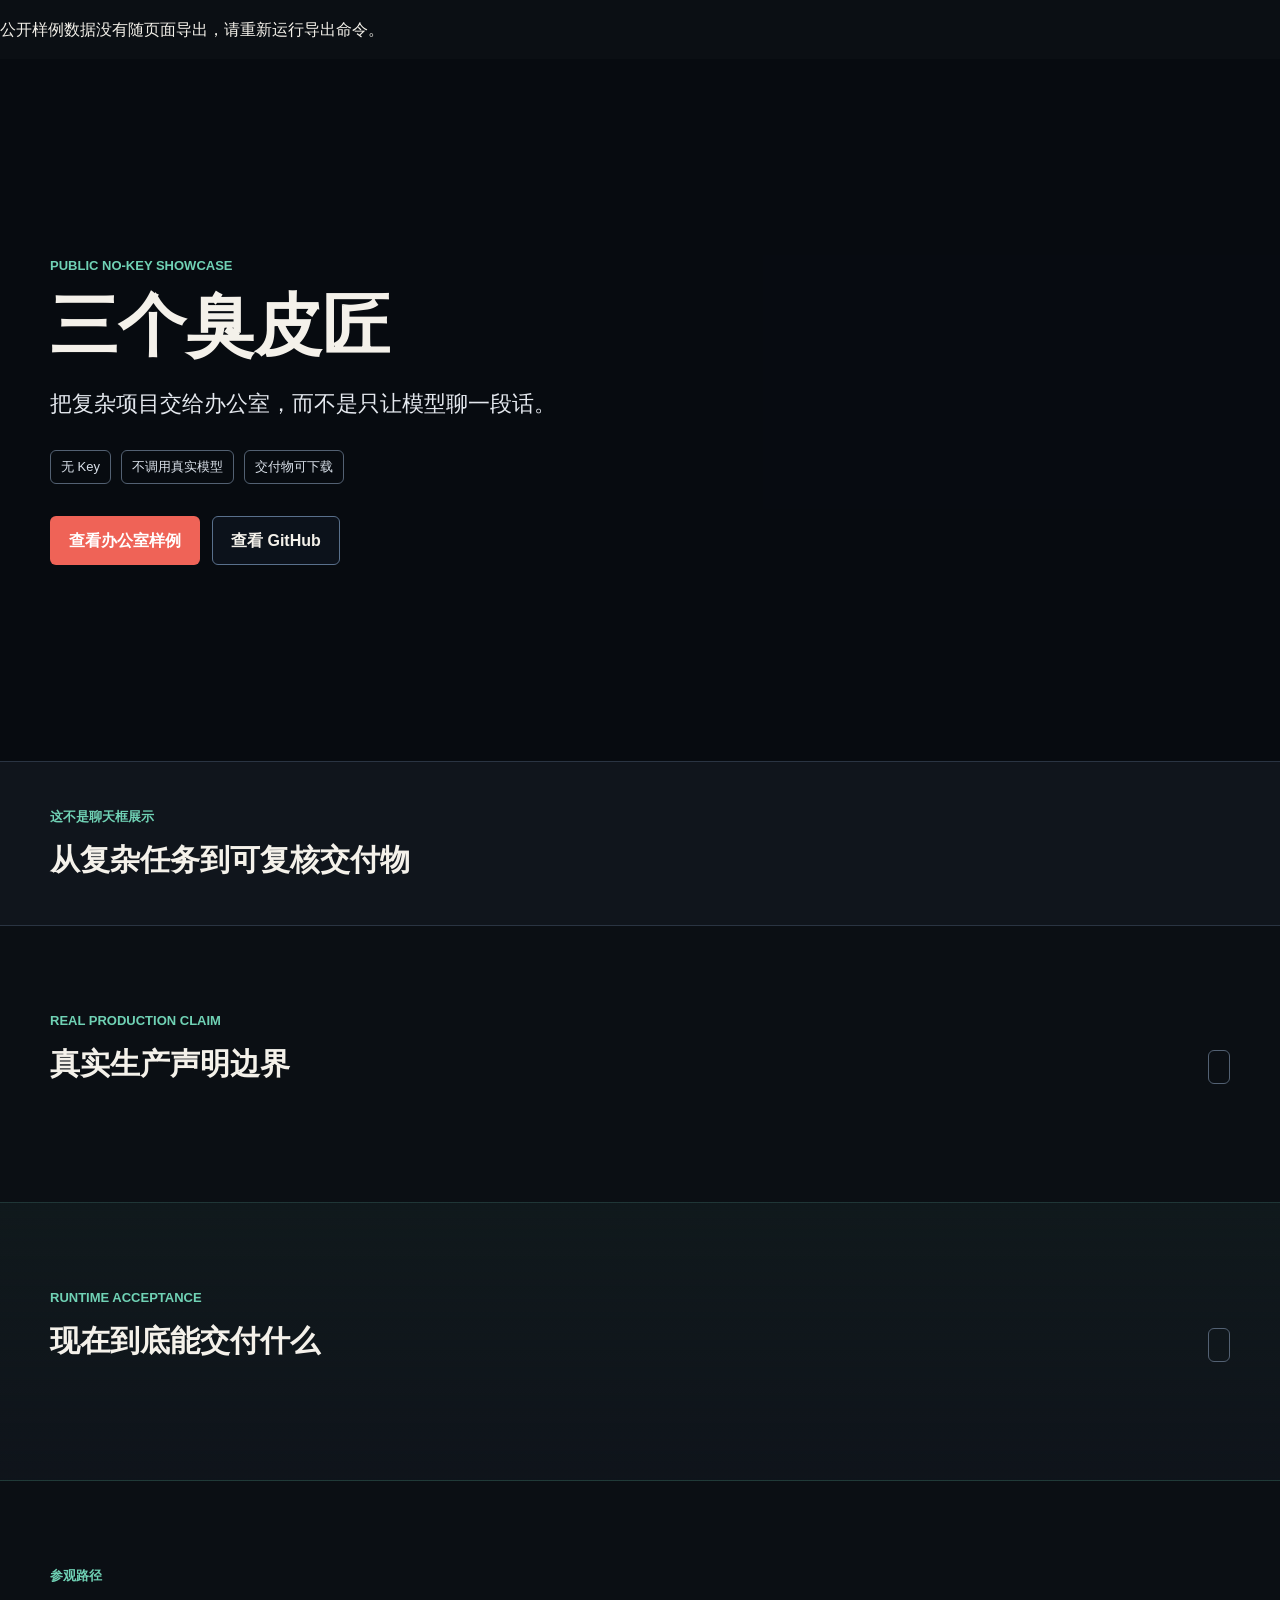
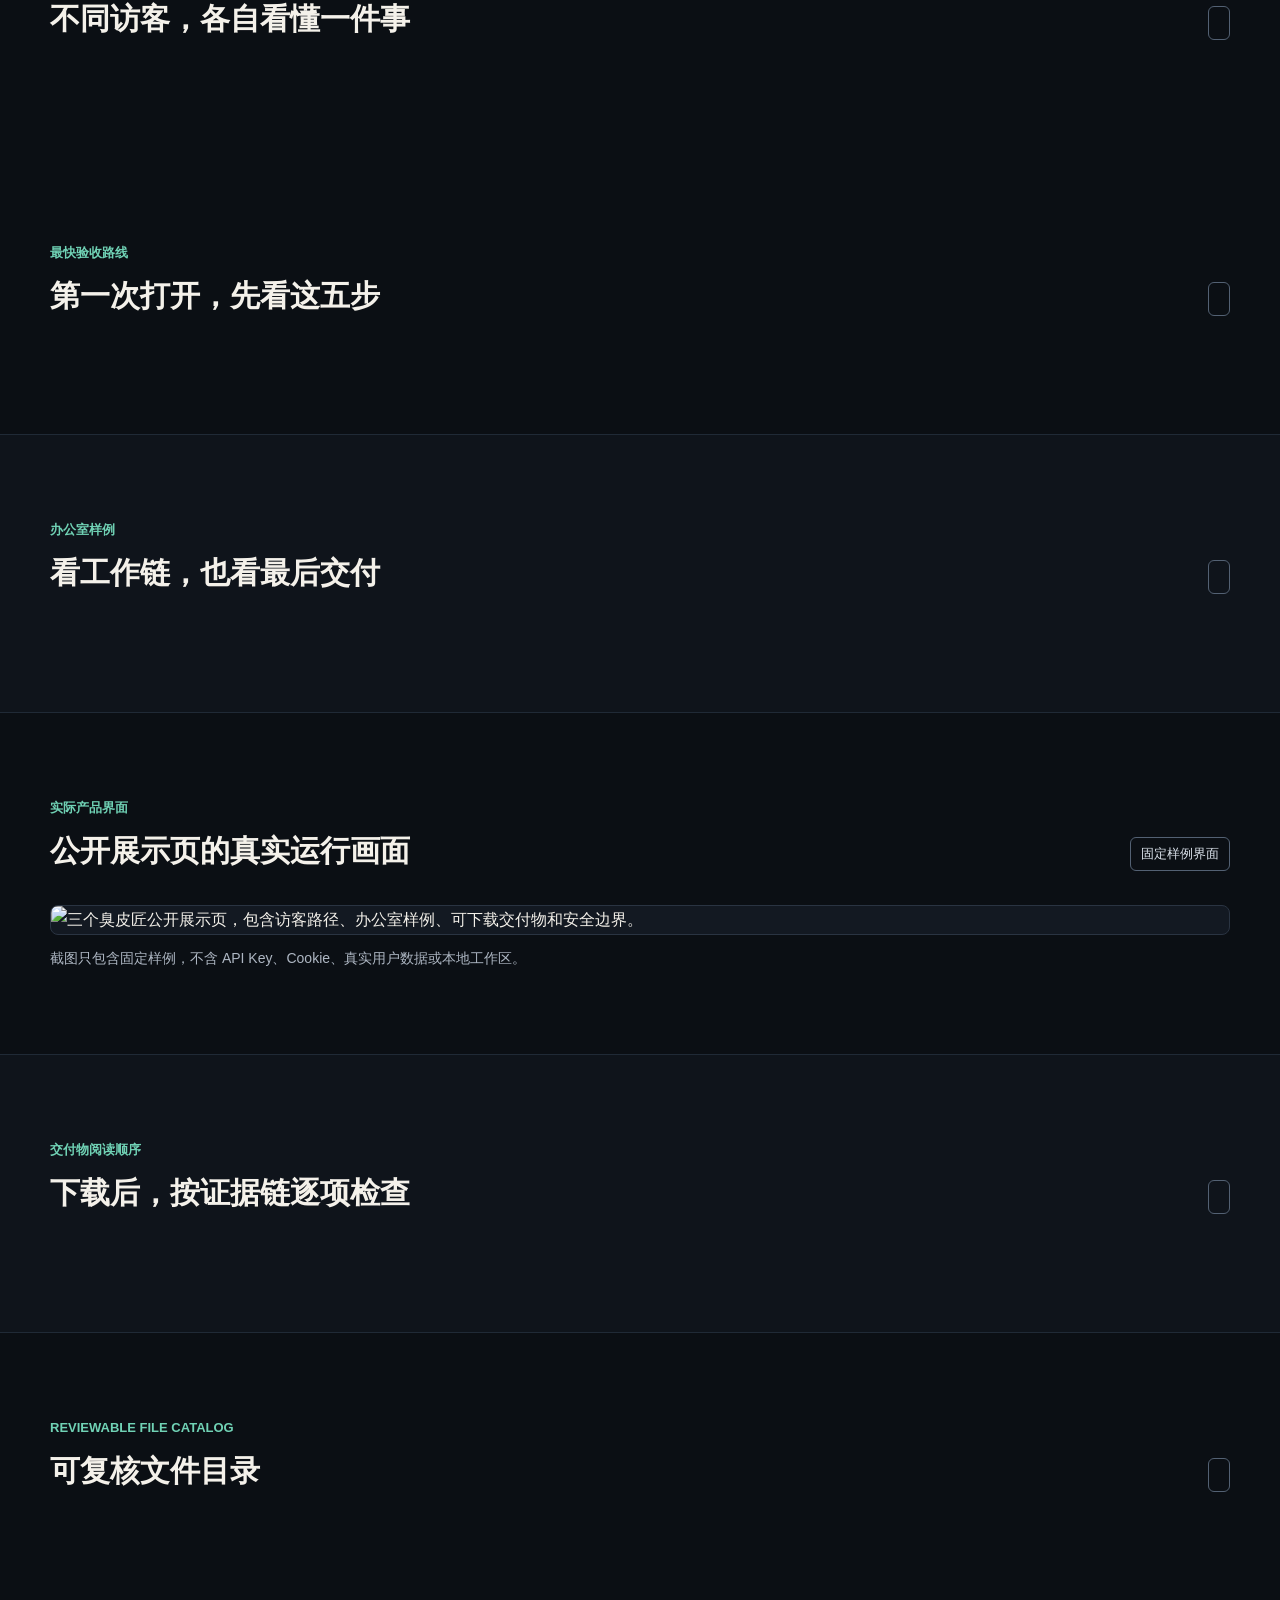
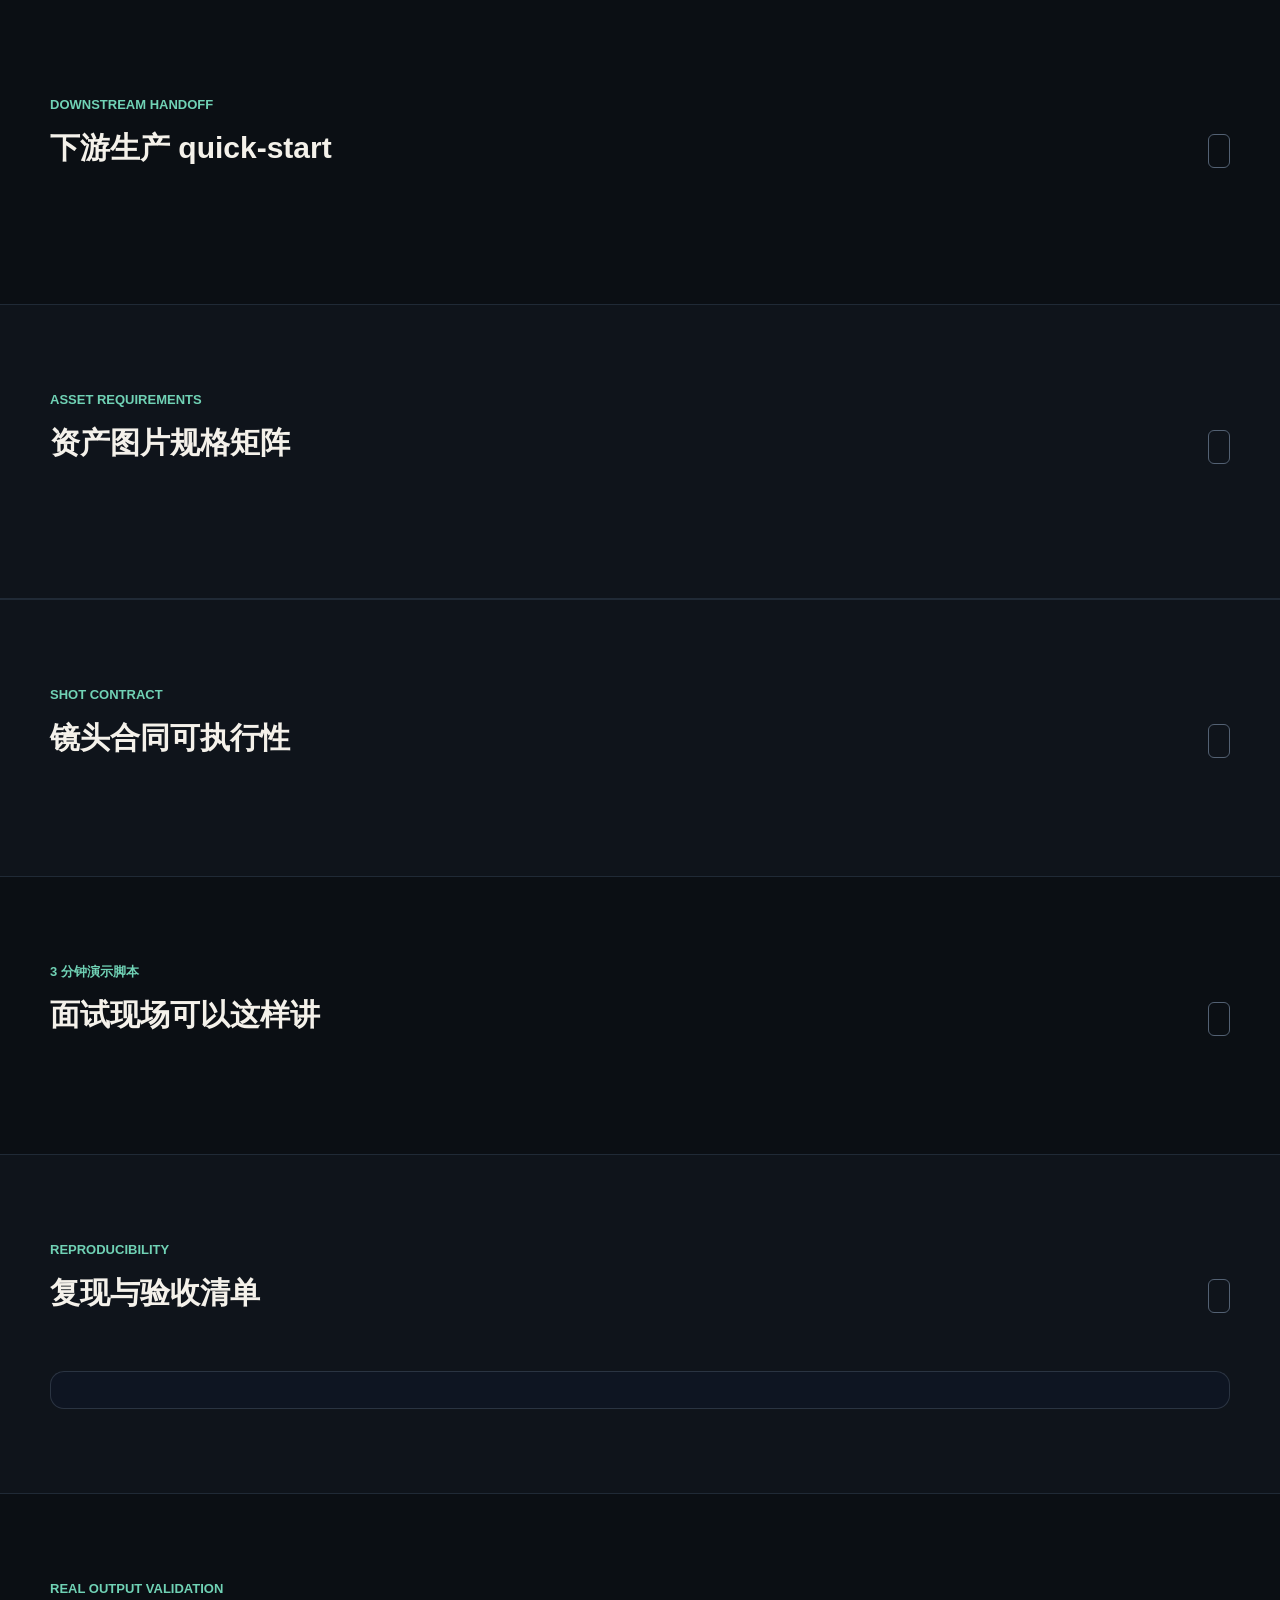
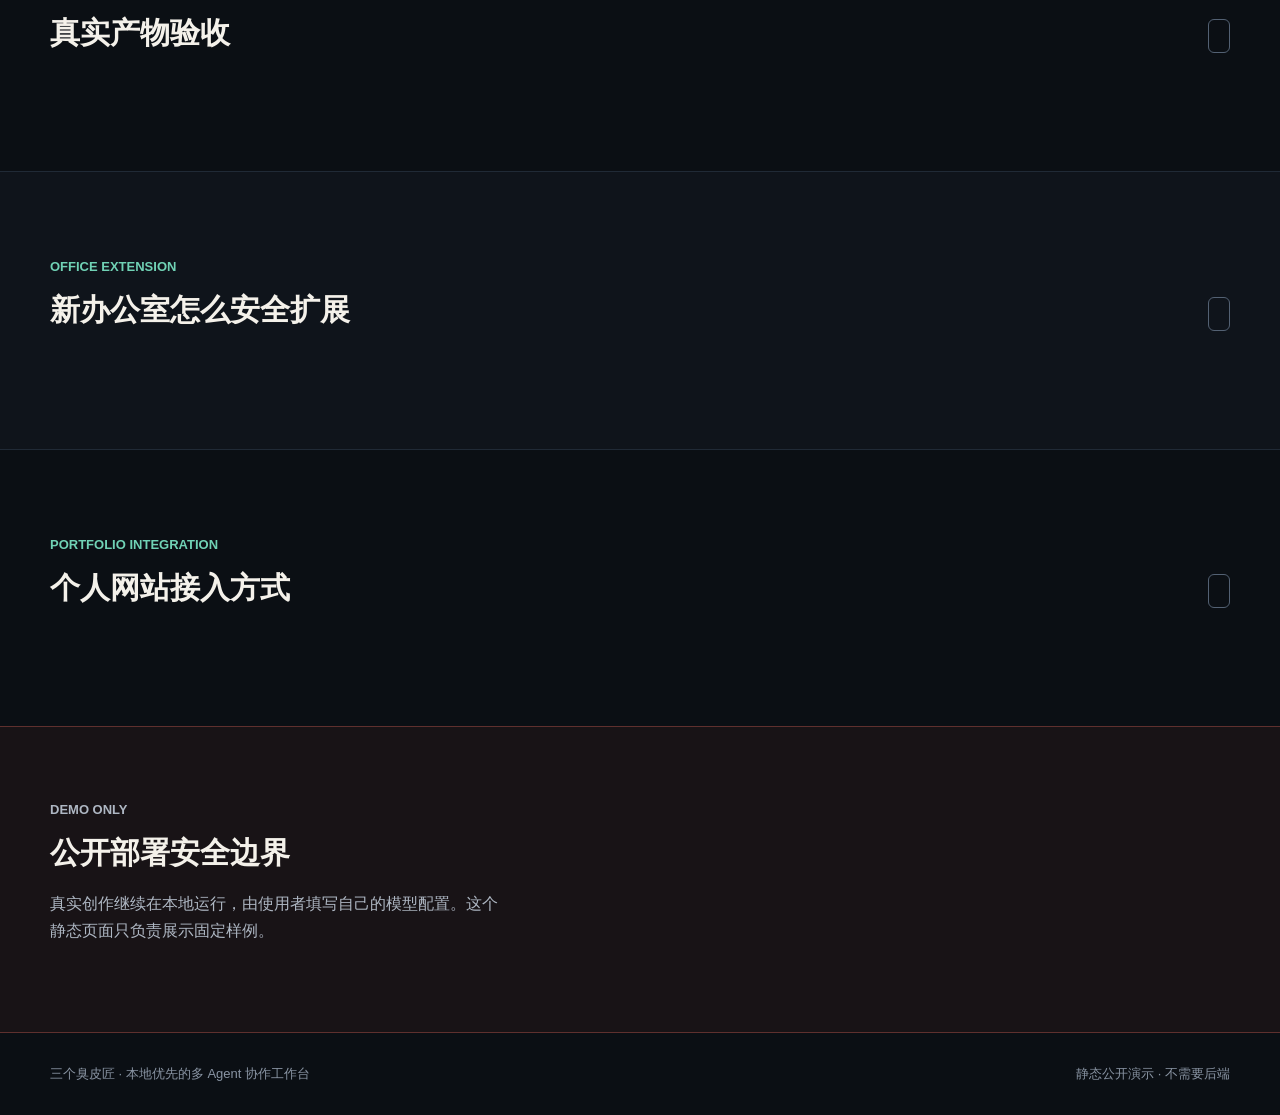
==== commit a963f288: "Show runtime acceptance in public showcase" ====
--- a/src/web/static_showcase/index.html
+++ b/src/web/static_showcase/index.html
@@ -55,6 +55,19 @@
       </div>
     </section>
 
+    <section class="content-section compact-section runtime-section" aria-labelledby="runtime-title">
+      <div class="section-inner">
+        <div class="section-heading">
+          <div>
+            <p class="section-kicker">RUNTIME ACCEPTANCE</p>
+            <h2 id="runtime-title">现在到底能交付什么</h2>
+          </div>
+          <span id="runtime-count" class="count-label"></span>
+        </div>
+        <div id="runtime-acceptance-summary" class="runtime-acceptance-grid"></div>
+      </div>
+    </section>
+
     <section class="content-section" aria-labelledby="audiences-title">
       <div class="section-inner">
         <div class="section-heading">
--- a/src/web/static_showcase/style.css
+++ b/src/web/static_showcase/style.css
@@ -621,6 +621,56 @@
   gap: 18px;
 }
 
+.runtime-section {
+  border-top: 1px solid rgba(112, 210, 181, 0.18);
+  border-bottom: 1px solid rgba(112, 210, 181, 0.18);
+  background: linear-gradient(180deg, rgba(112, 210, 181, 0.05), rgba(15, 20, 27, 0.96));
+}
+
+.runtime-acceptance-grid {
+  display: grid;
+  grid-template-columns: 0.9fr repeat(2, minmax(0, 1fr));
+  gap: 16px;
+}
+
+.runtime-acceptance-card {
+  min-height: 0;
+  border-color: rgba(112, 210, 181, 0.24);
+}
+
+.runtime-acceptance-intro {
+  background: rgba(13, 22, 36, 0.74);
+}
+
+.runtime-acceptance-head {
+  display: flex;
+  align-items: flex-start;
+  justify-content: space-between;
+  gap: 12px;
+  margin-bottom: 12px;
+}
+
+.runtime-acceptance-head .status-pill {
+  flex: 0 0 auto;
+}
+
+.runtime-download-labels {
+  display: flex;
+  flex-wrap: wrap;
+  gap: 8px;
+  margin-top: 16px;
+}
+
+.runtime-download-labels span {
+  padding: 7px 10px;
+  border: 1px solid rgba(99, 167, 255, 0.28);
+  border-radius: 999px;
+  color: #cfe3ff;
+  background: rgba(99, 167, 255, 0.08);
+  font-size: 13px;
+  font-weight: 700;
+}
+
 .first-run-grid {
   display: grid;
   grid-template-columns: repeat(3, minmax(0, 1fr));
@@ -829,6 +879,19 @@
   background: linear-gradient(180deg, rgba(18, 33, 58, 0.9), rgba(16, 23, 34, 0.96));
 }
 
+.human-upgrade-summary {
+  max-width: 960px;
+  color: #d7e6fb;
+  line-height: 1.7;
+}
+
+.human-upgrade-actions {
+  padding: 16px 18px 16px 38px;
+  border: 1px solid rgba(132, 185, 255, 0.18);
+  border-radius: 8px;
+  background: rgba(8, 18, 32, 0.34);
+}
+
 .real-quality-model-grid {
   display: grid;
   grid-template-columns: repeat(3, minmax(0, 1fr));
@@ -870,6 +933,56 @@
   padding-left: 22px;
 }
 
+.artifact-transition-policy,
+.acceptance-ladder {
+  margin-top: 18px;
+  padding: 16px;
+  border: 1px solid rgba(148, 163, 184, 0.2);
+  border-radius: 8px;
+  background: rgba(15, 23, 42, 0.48);
+}
+
+.artifact-transition-policy h4,
+.acceptance-ladder h4 {
+  margin: 0 0 10px;
+  font-size: 15px;
+  color: #f8fbff;
+}
+
+.artifact-transition-policy p,
+.acceptance-ladder p {
+  color: var(--muted);
+  line-height: 1.6;
+}
+
+.artifact-transition-column {
+  margin-top: 14px;
+}
+
+.artifact-transition-column strong,
+.acceptance-ladder-item strong {
+  display: block;
+  color: #eaf3ff;
+}
+
+.acceptance-ladder {
+  display: grid;
+  gap: 12px;
+}
+
+.acceptance-ladder-item {
+  padding: 14px;
+  border: 1px solid rgba(99, 167, 255, 0.18);
+  border-radius: 8px;
+  background: rgba(99, 167, 255, 0.06);
+}
+
+.acceptance-ladder-item small {
+  display: block;
+  margin-top: 6px;
+  color: #adc0da;
+}
+
 .public-recovery-drill-card {
   grid-column: 1 / -1;
   border-color: rgba(239, 99, 87, 0.3);
@@ -917,6 +1030,20 @@
 .public-recovery-steps small {
   display: block;
   color: #f2c7c2;
+}
+
+.reviewer-fallback-card {
+  border-color: rgba(248, 198, 92, 0.34);
+  background: linear-gradient(180deg, rgba(44, 37, 19, 0.72), rgba(16, 23, 34, 0.96));
+}
+
+.reviewer-fallback-card .text-row {
+  background: rgba(248, 198, 92, 0.07);
+}
+
+.fallback-command-list code {
+  white-space: normal;
+  word-break: break-word;
 }
 
 .downstream-handoff-card {
@@ -1268,6 +1395,7 @@
     .safety-layout,
     .card-grid.three,
     .claim-grid,
+    .runtime-acceptance-grid,
     .fast-review-list,
     .catalog-grid,
     .extension-check-grid,
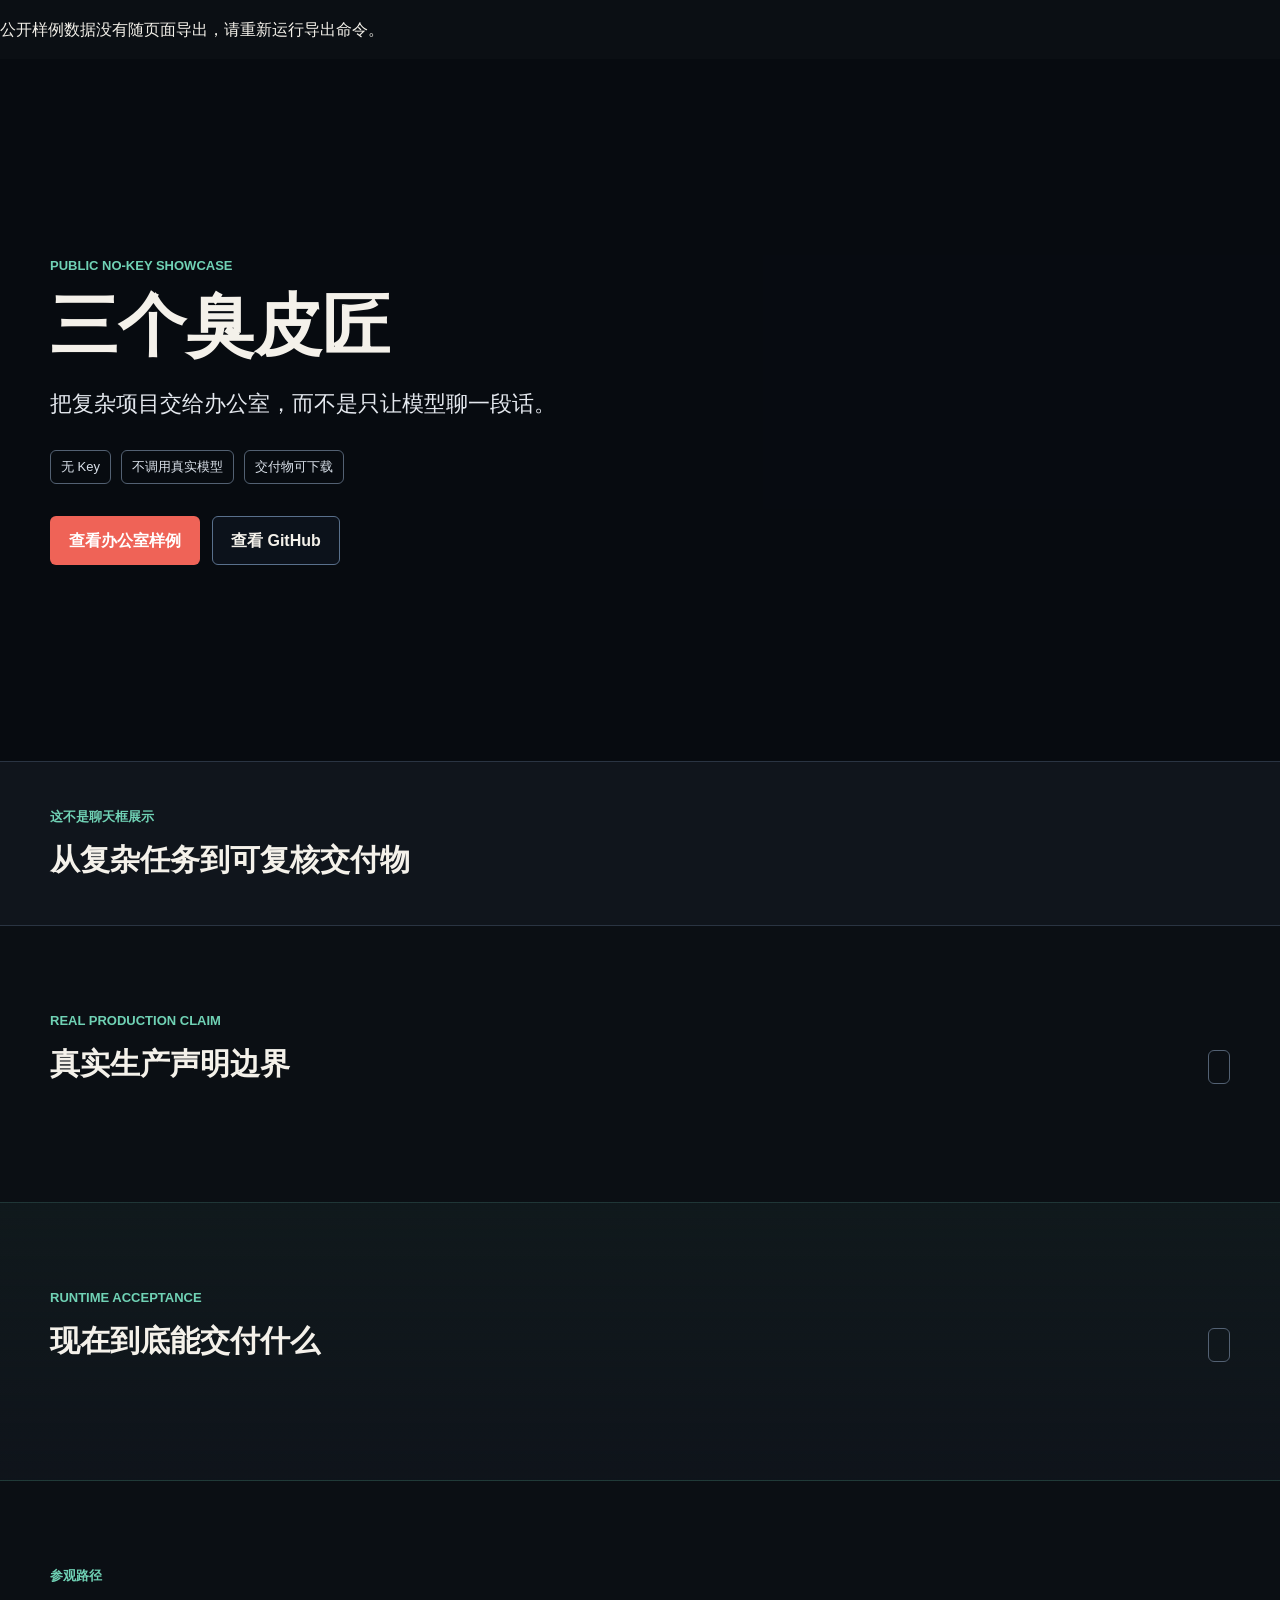
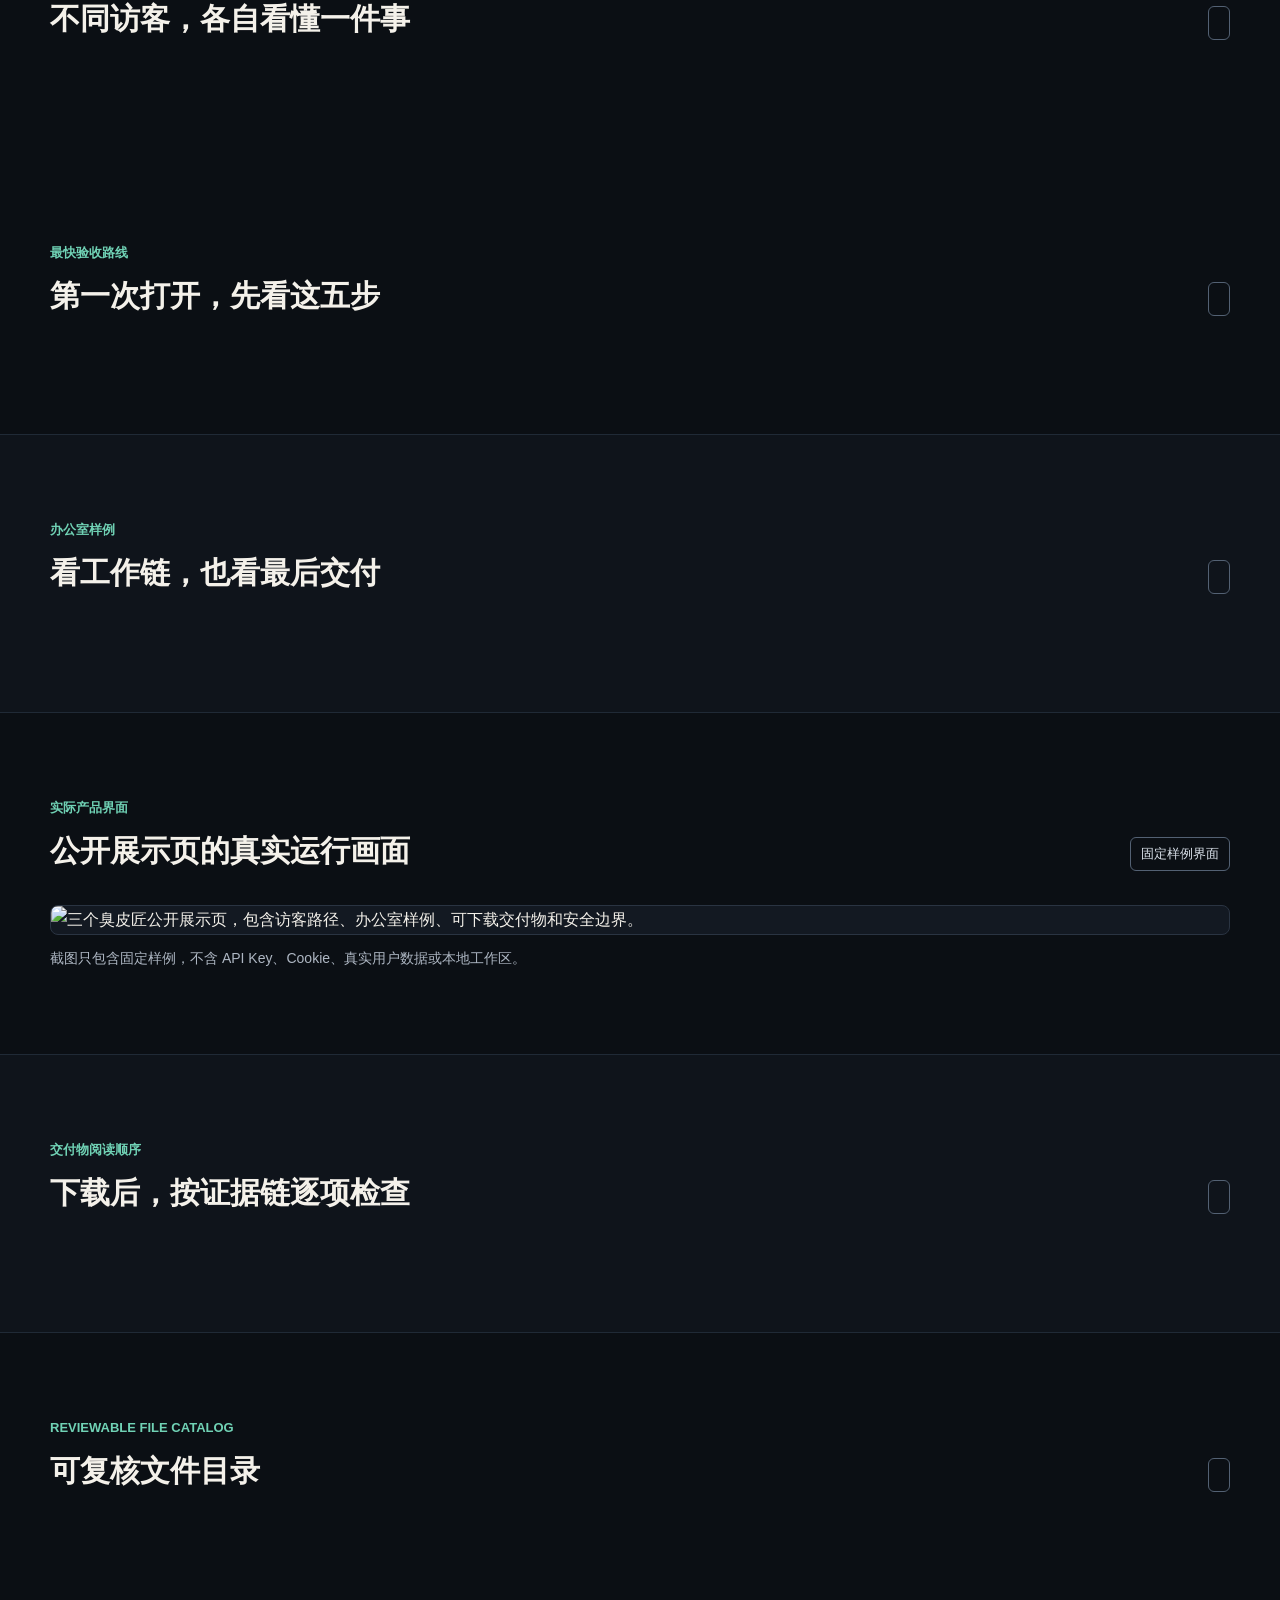
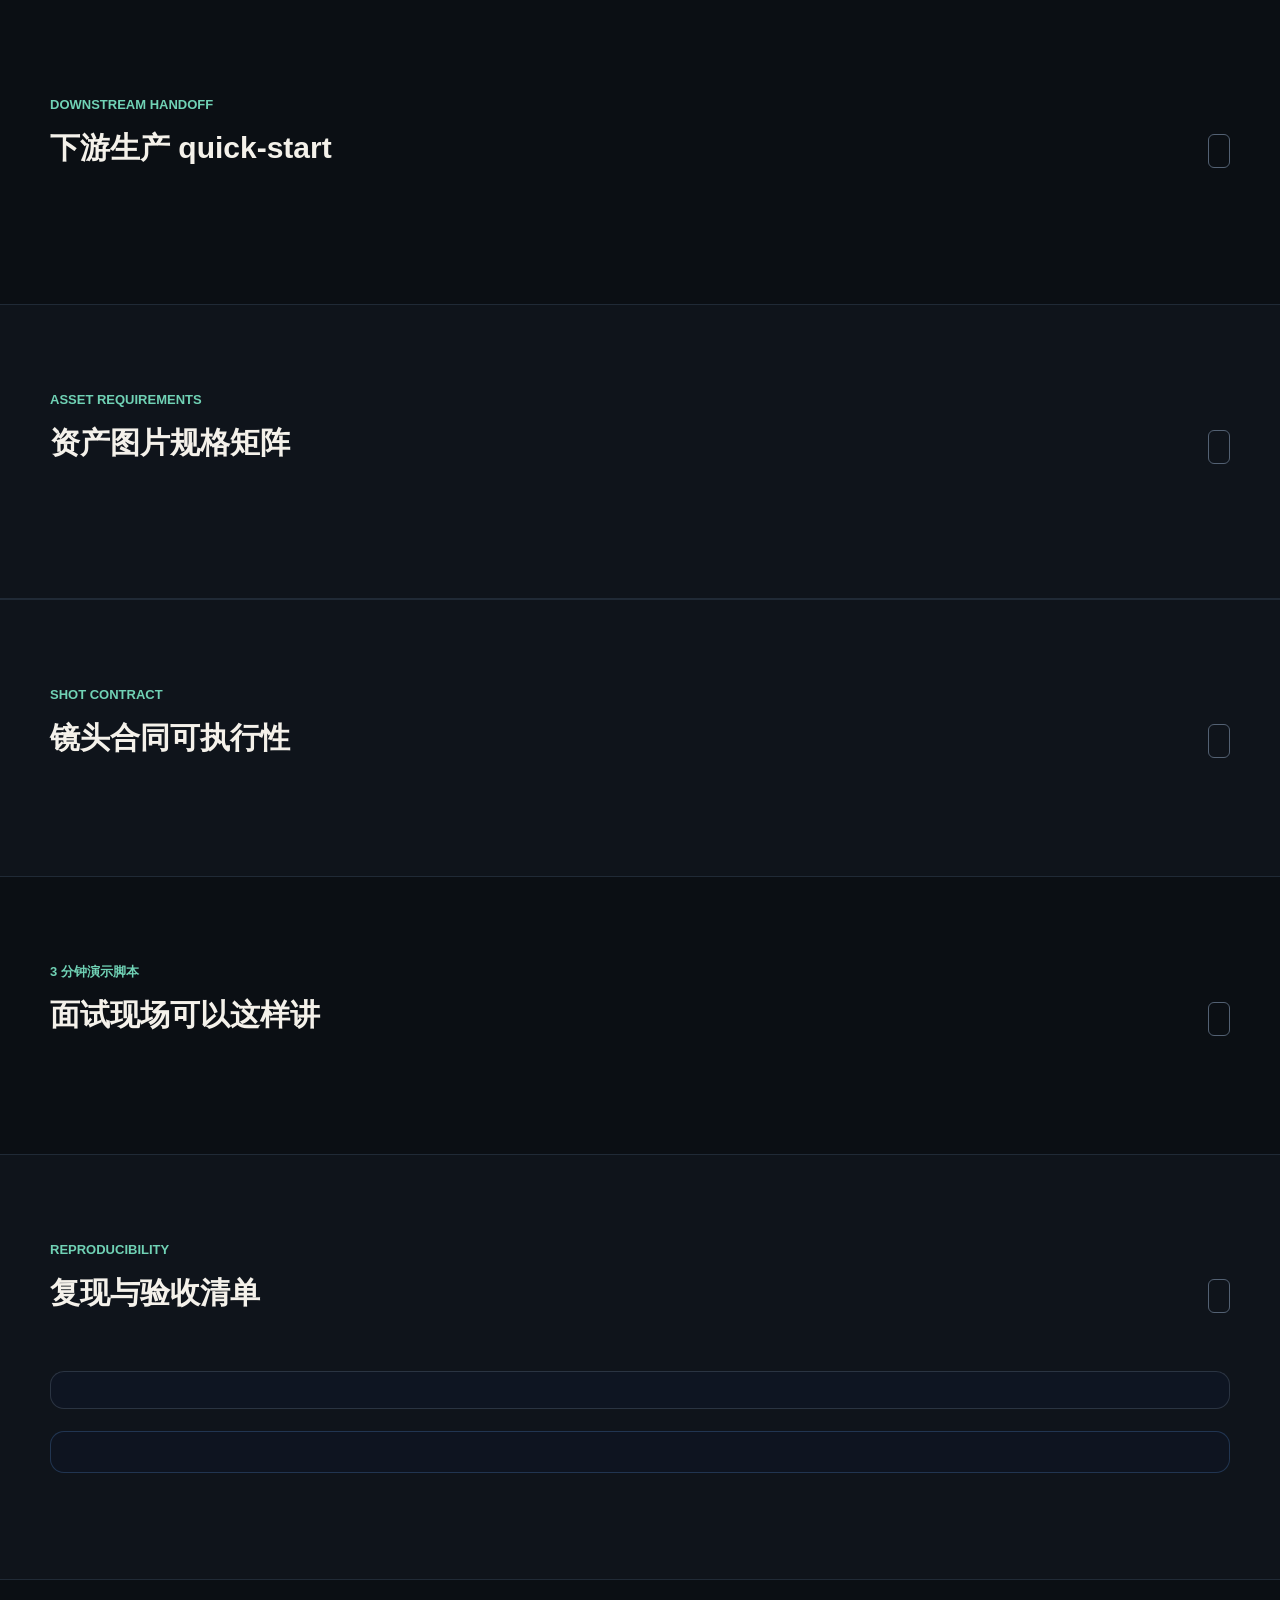
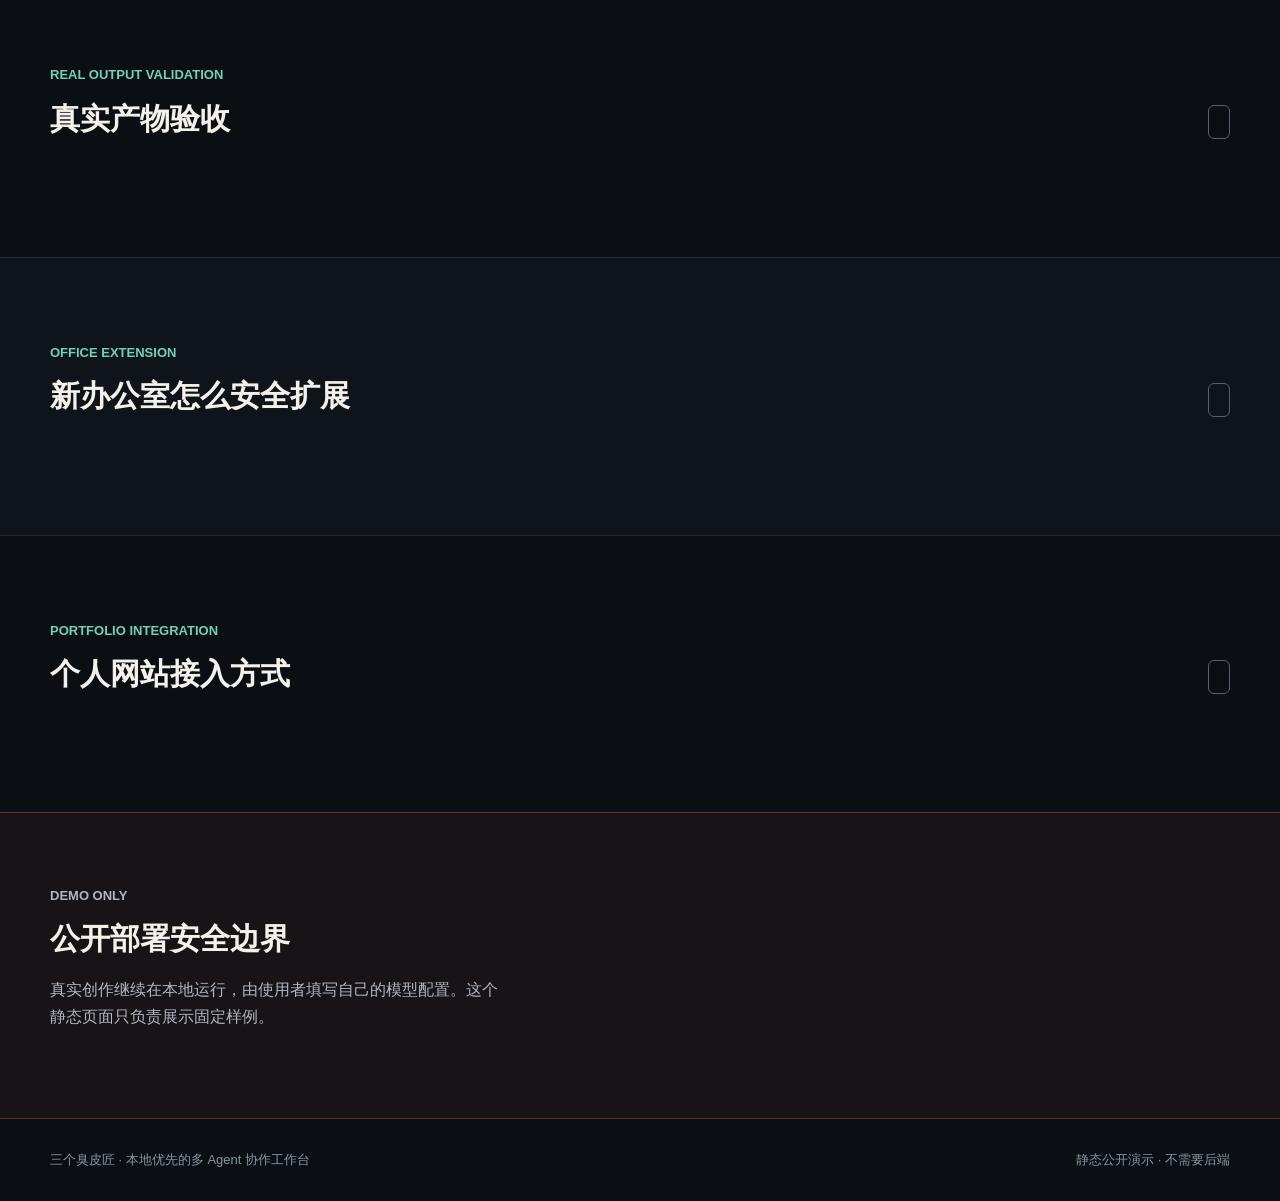
==== commit a002c2c4: "Show model setup guide in public showcase" ====
--- a/src/web/static_showcase/index.html
+++ b/src/web/static_showcase/index.html
@@ -214,6 +214,7 @@
         </div>
         <div id="first-run-paths" class="first-run-grid"></div>
         <div id="first-run-guide-checks" class="first-run-guide-checks"></div>
+        <div id="model-setup-guide" class="model-setup-guide"></div>
         <ol id="repro-checklist" class="repro-list"></ol>
       </div>
     </section>
--- a/src/web/static_showcase/style.css
+++ b/src/web/static_showcase/style.css
@@ -814,6 +814,49 @@
 .first-run-guide-checks p {
   margin: 0 0 14px;
   color: var(--muted);
+}
+
+.model-setup-guide {
+  margin: 22px 0;
+  padding: 20px;
+  border: 1px solid rgba(99, 167, 255, 0.22);
+  border-radius: 14px;
+  background: rgba(14, 22, 35, 0.72);
+}
+
+.model-setup-guide h3,
+.model-setup-card h4 {
+  margin: 0 0 8px;
+  color: var(--text);
+}
+
+.model-setup-guide > p,
+.model-setup-line {
+  color: var(--muted);
+}
+
+.model-setup-grid {
+  display: grid;
+  grid-template-columns: repeat(2, minmax(0, 1fr));
+  gap: 14px;
+  margin-top: 16px;
+}
+
+.model-setup-card {
+  display: grid;
+  gap: 10px;
+  padding: 16px;
+  border: 1px solid rgba(148, 163, 184, 0.18);
+  border-radius: 12px;
+  background: rgba(15, 23, 42, 0.5);
+}
+
+.model-setup-warnings {
+  display: grid;
+  gap: 7px;
+  margin: 0;
+  padding-left: 18px;
+  color: #ffdca8;
 }
 
 .first-run-command-list {
@@ -1408,6 +1451,7 @@
     .asset-matrix-grid,
     .shot-contract-grid,
     .first-run-grid,
+    .model-setup-grid,
     .first-run-command-list,
     .office-grid,
     .script-list {
